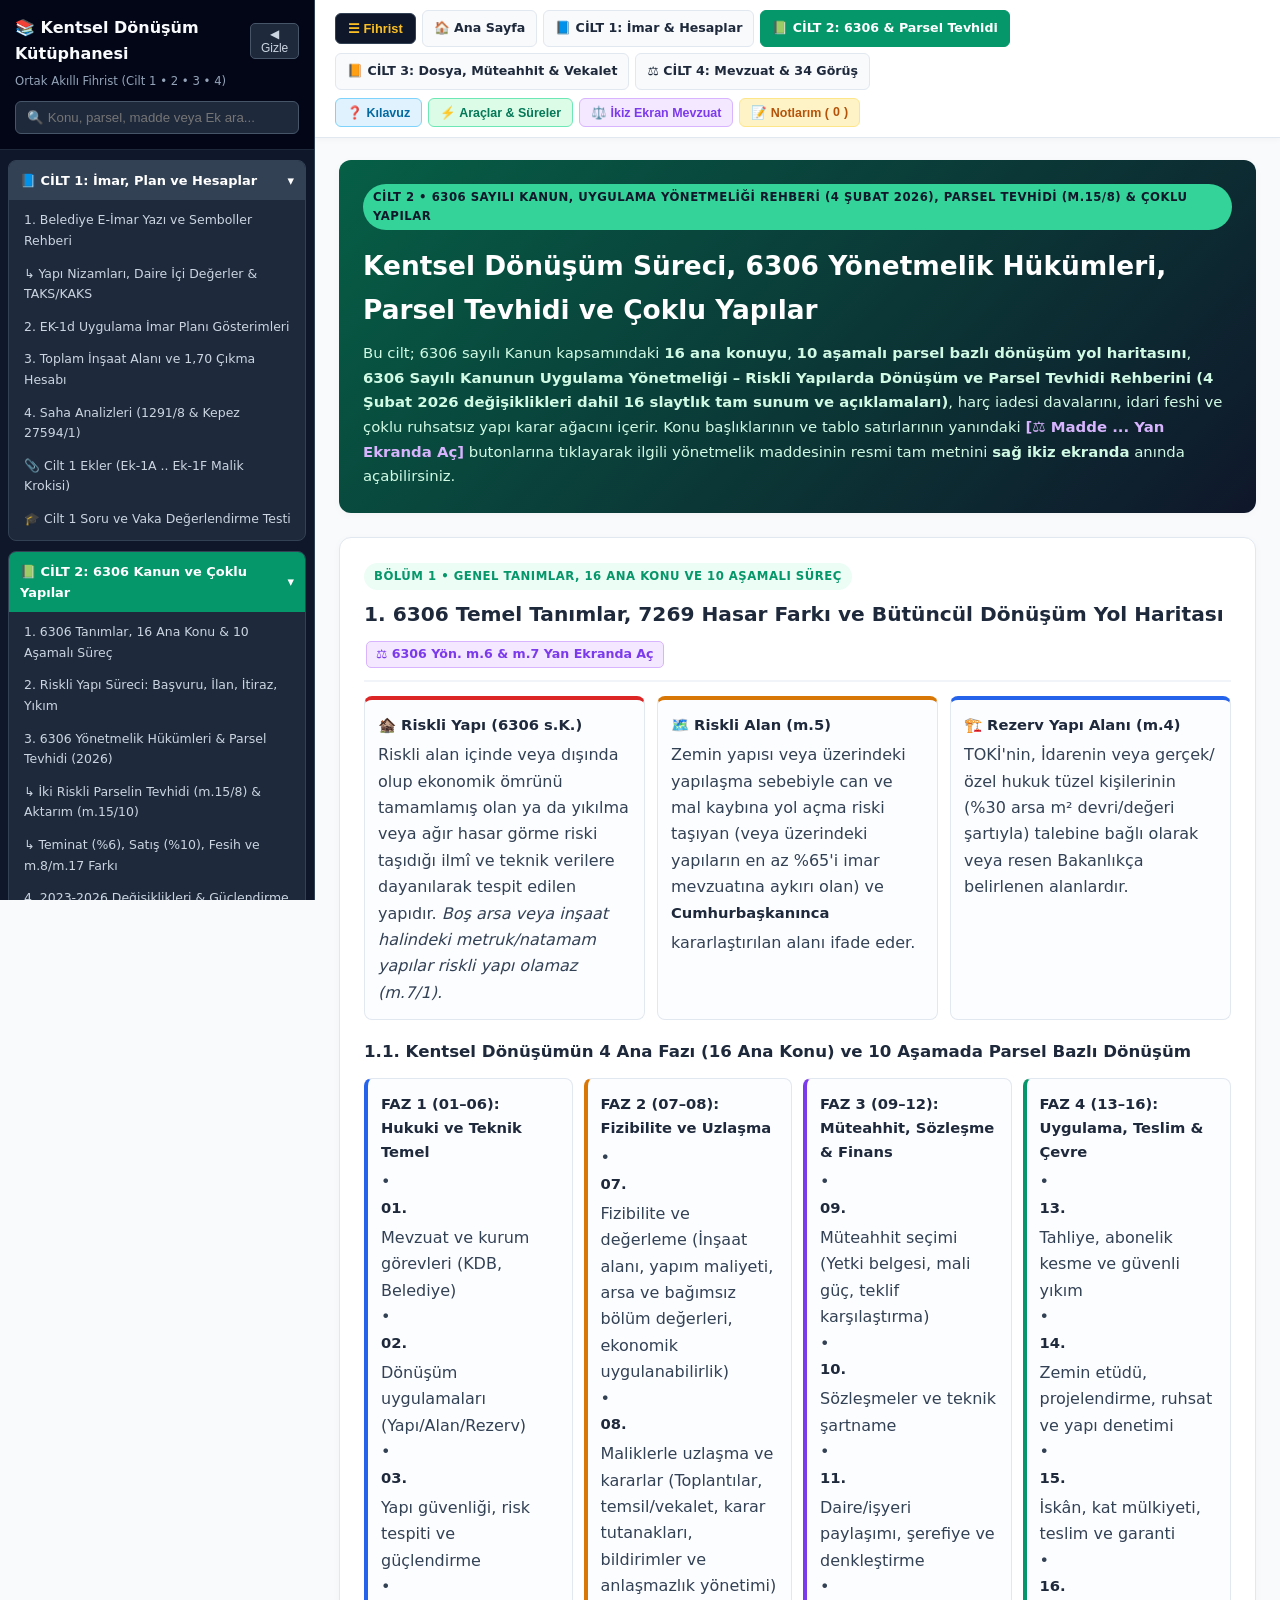
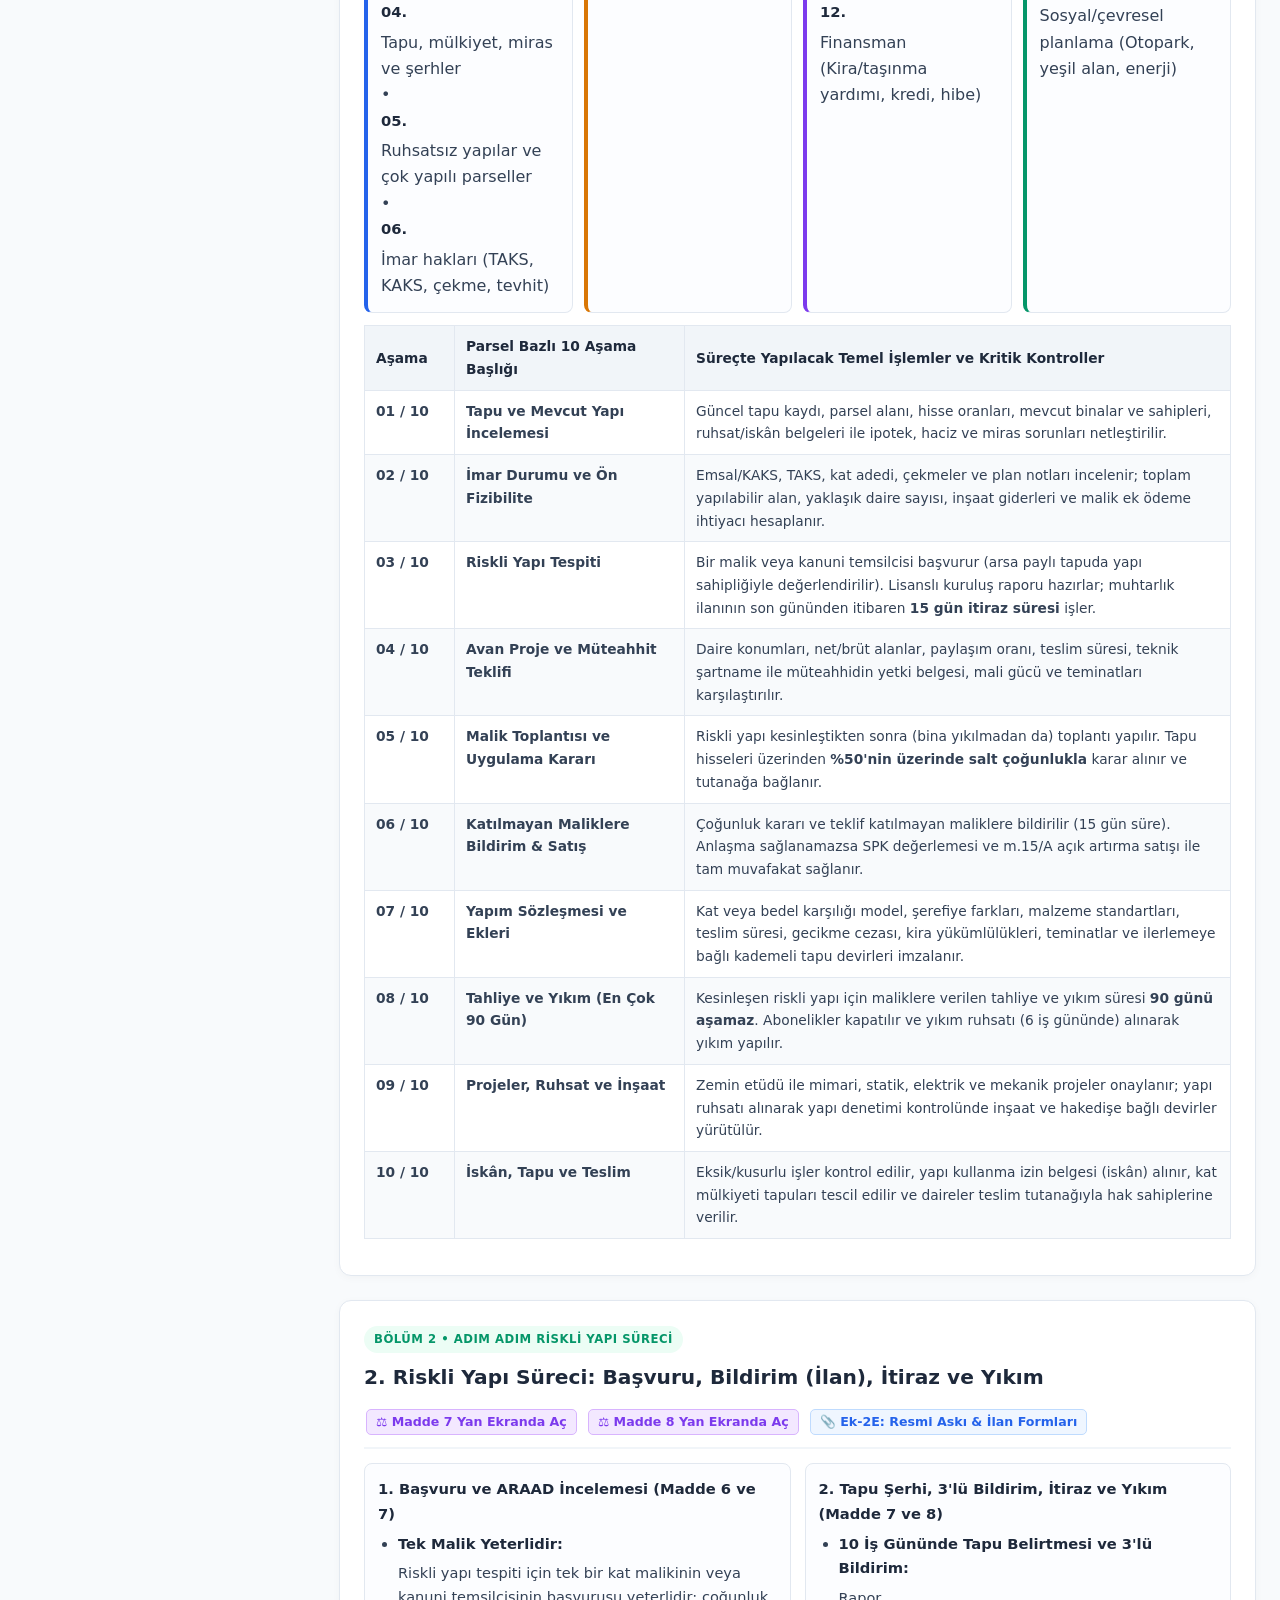
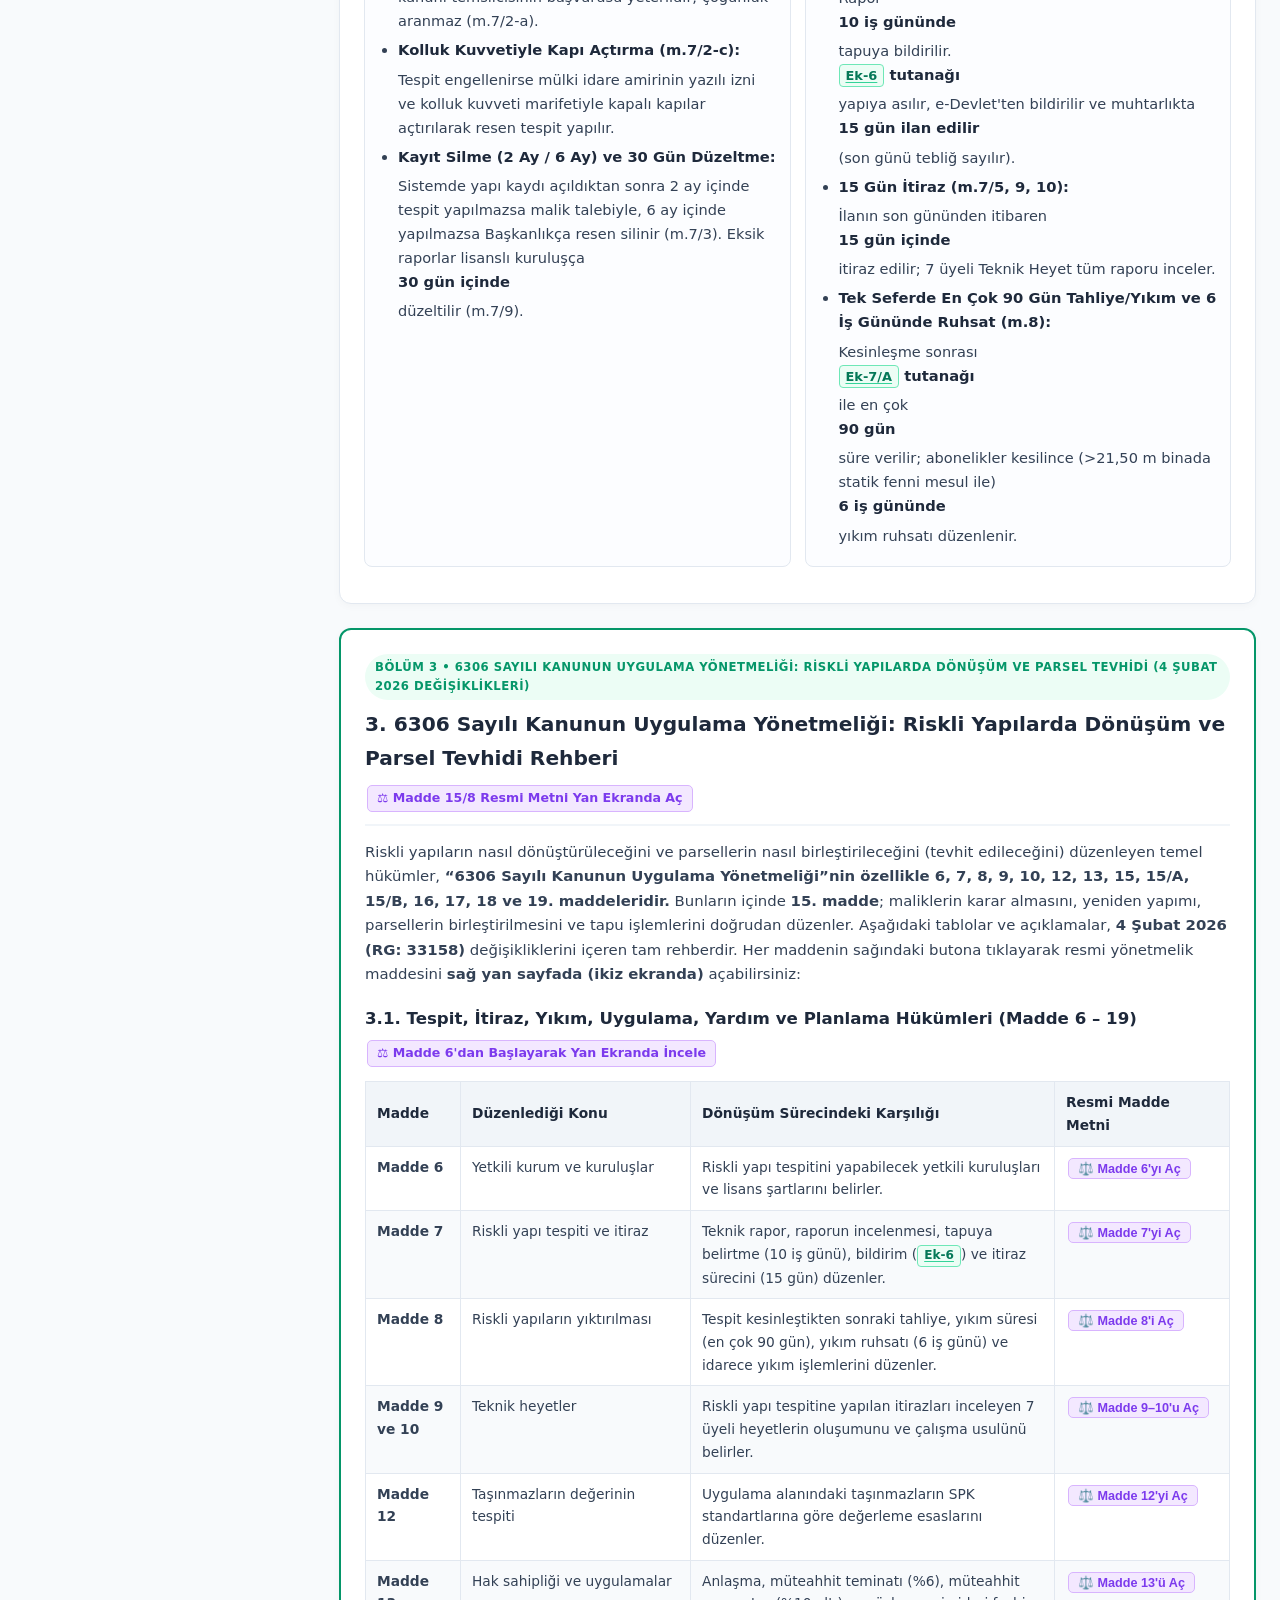
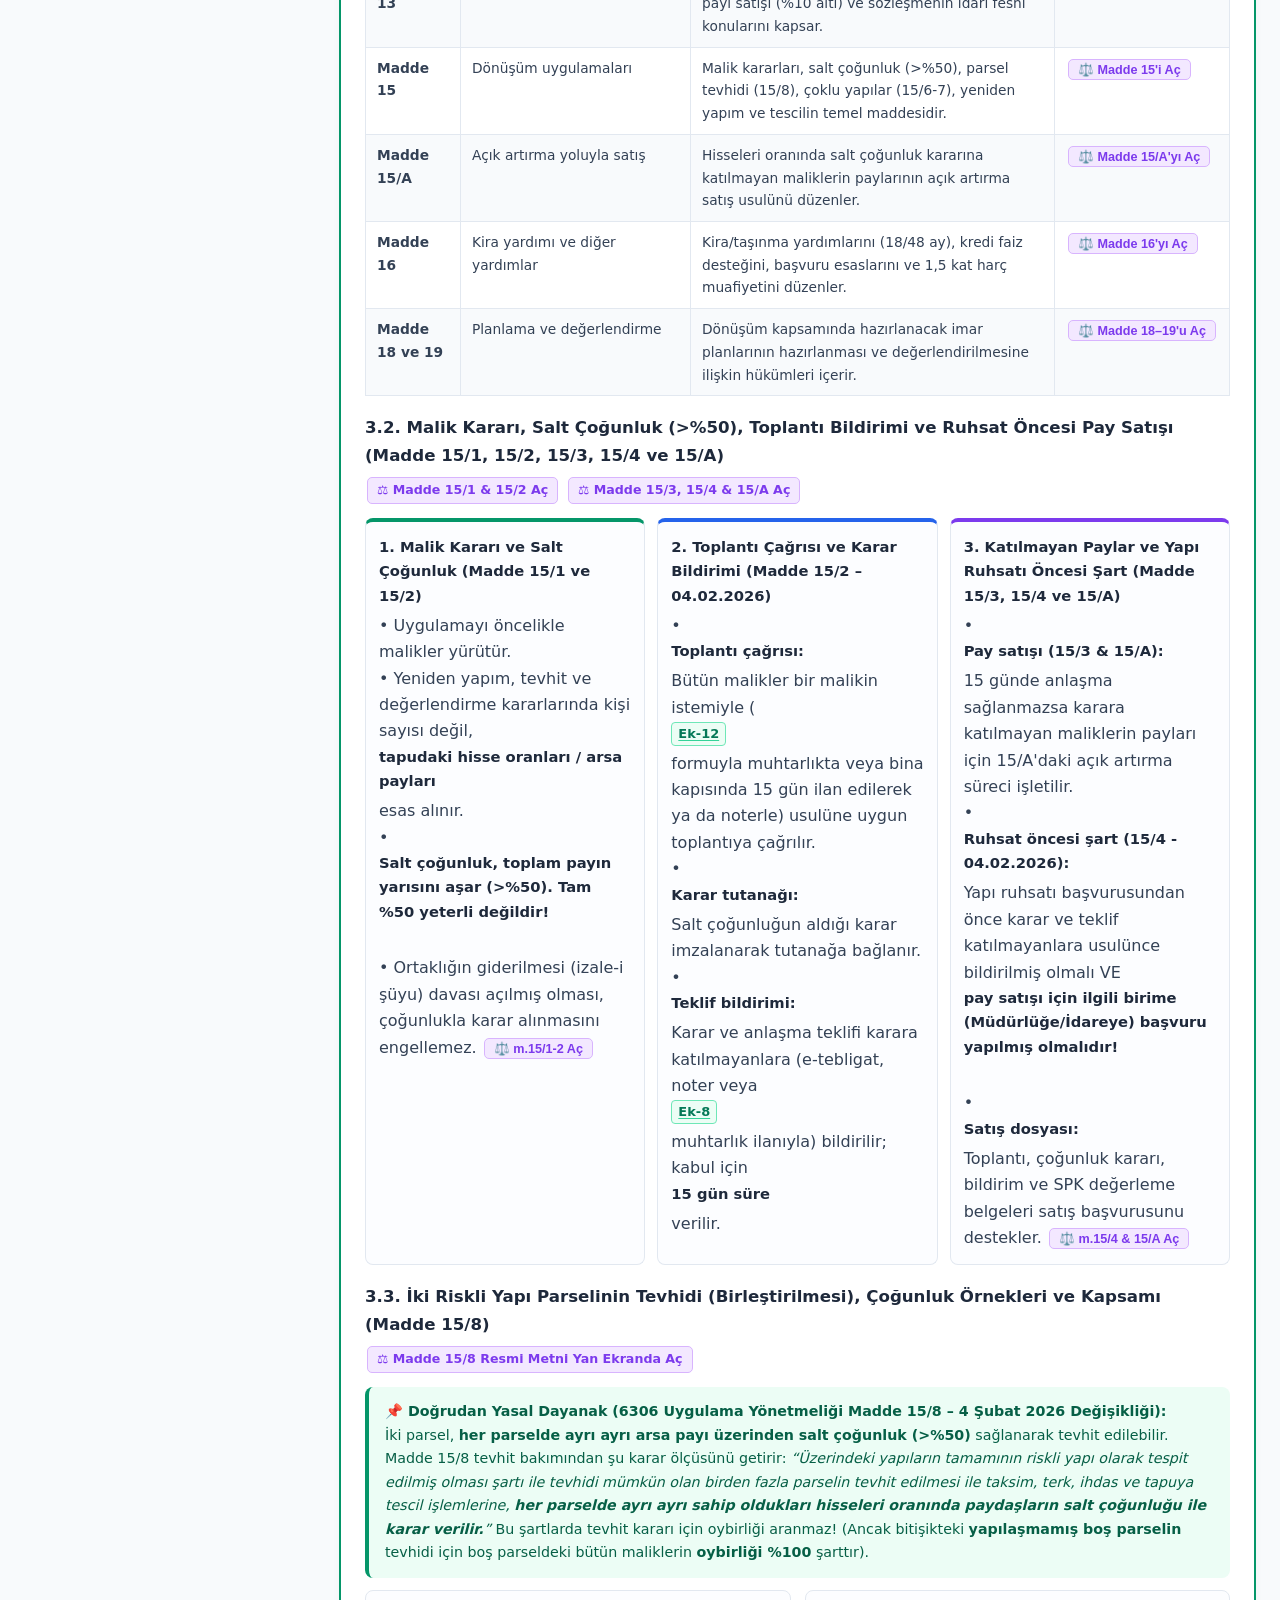
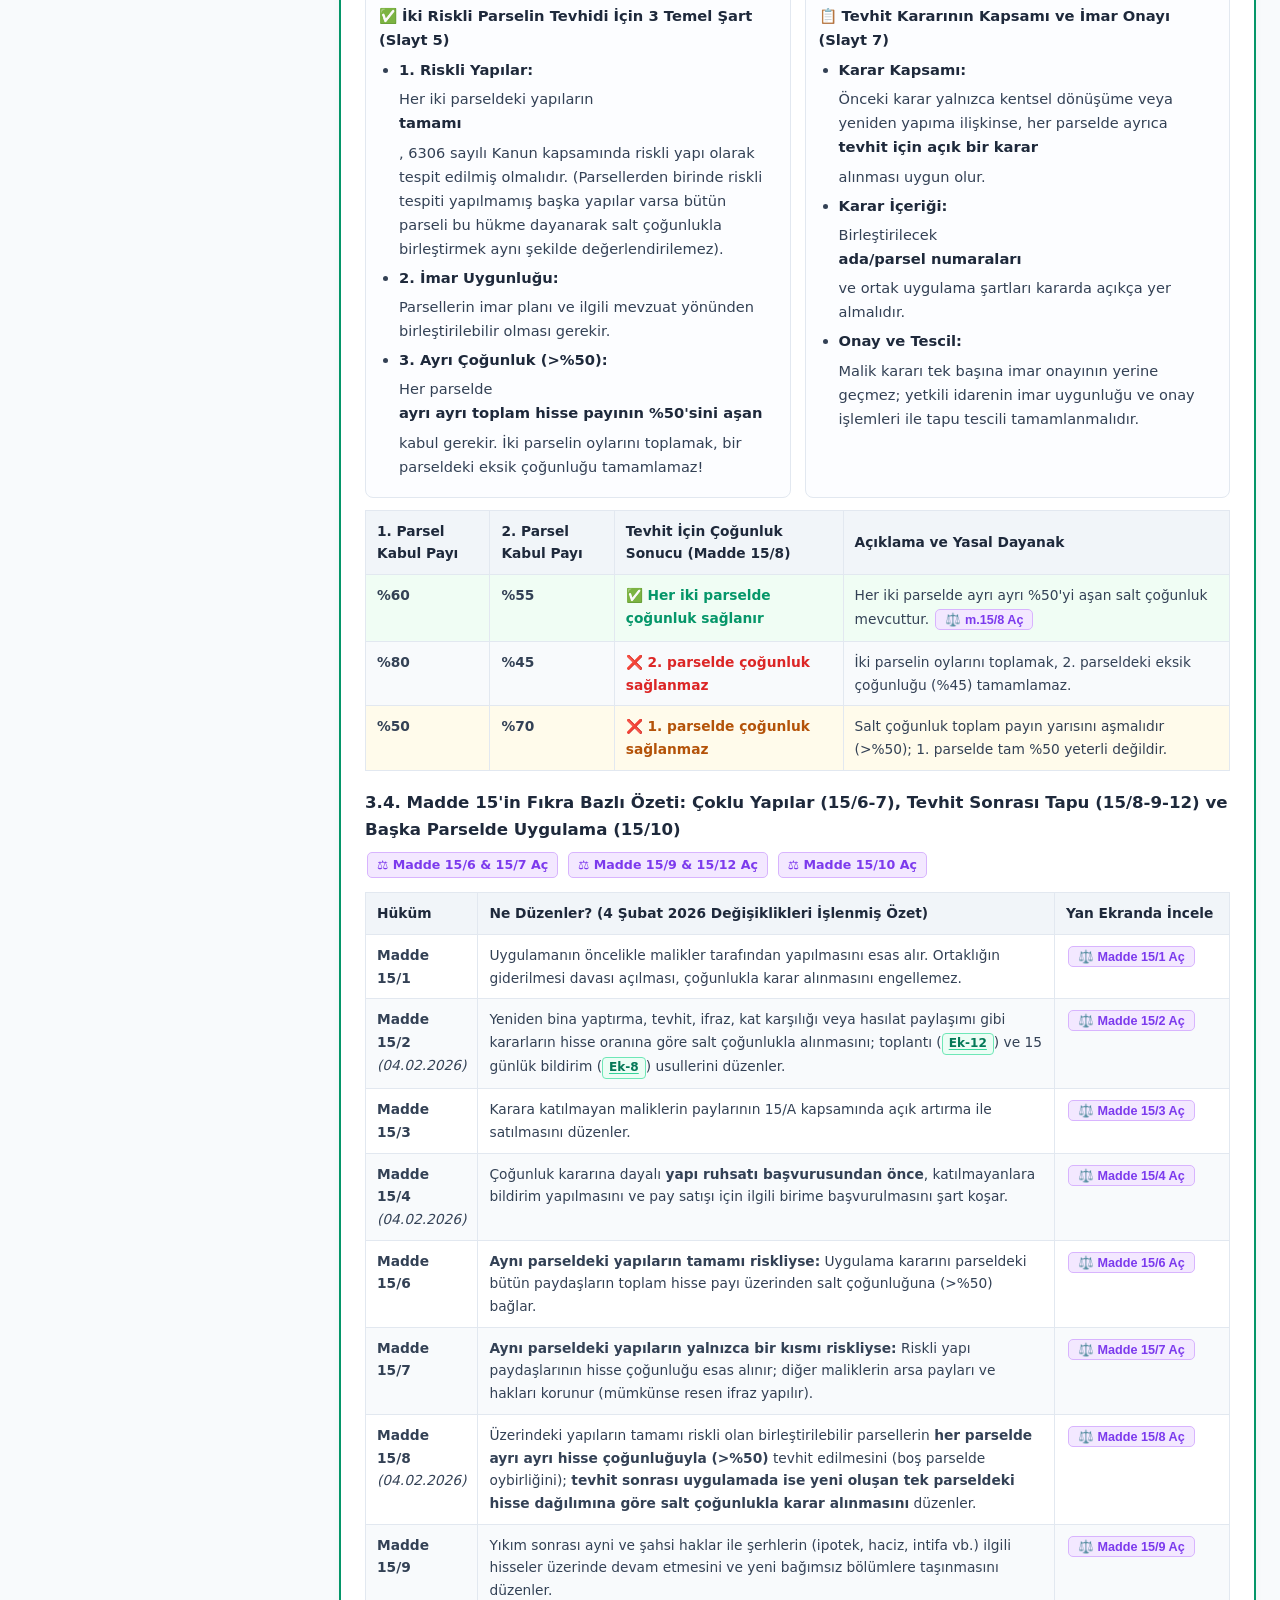
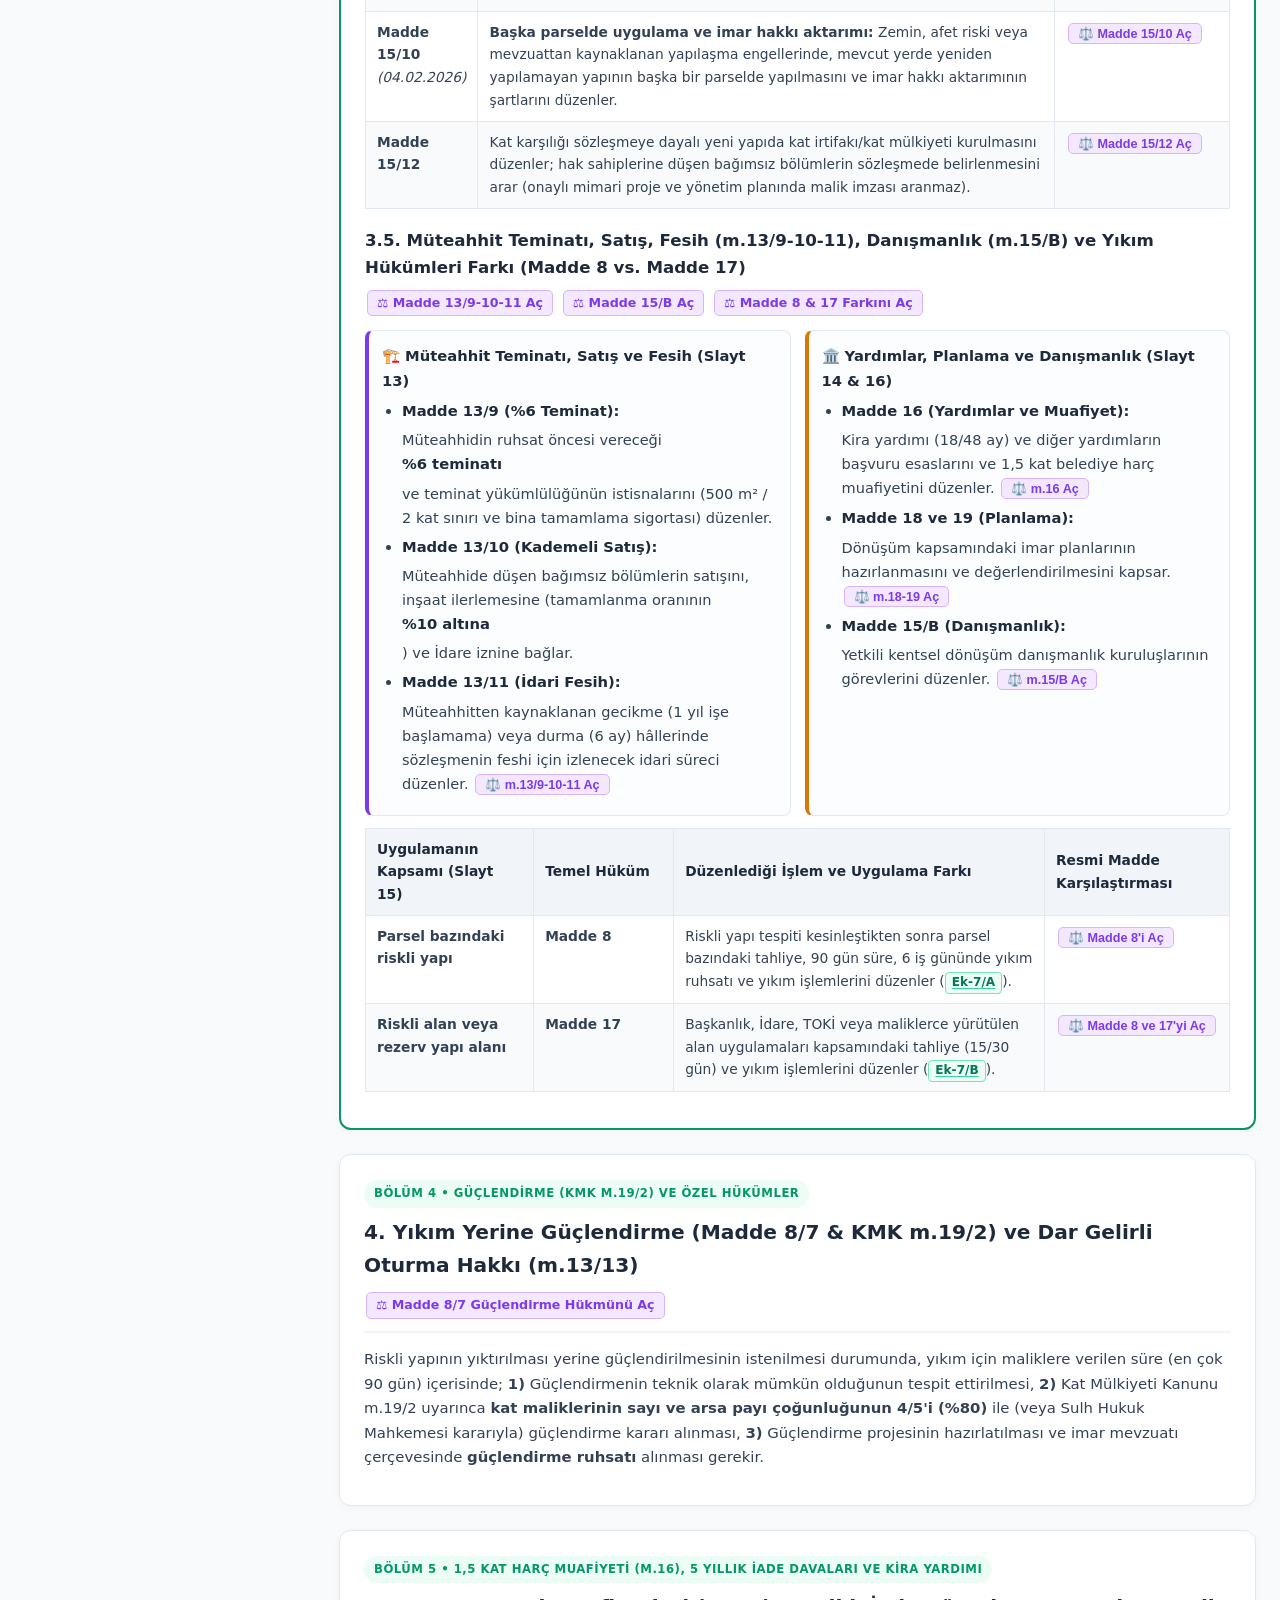
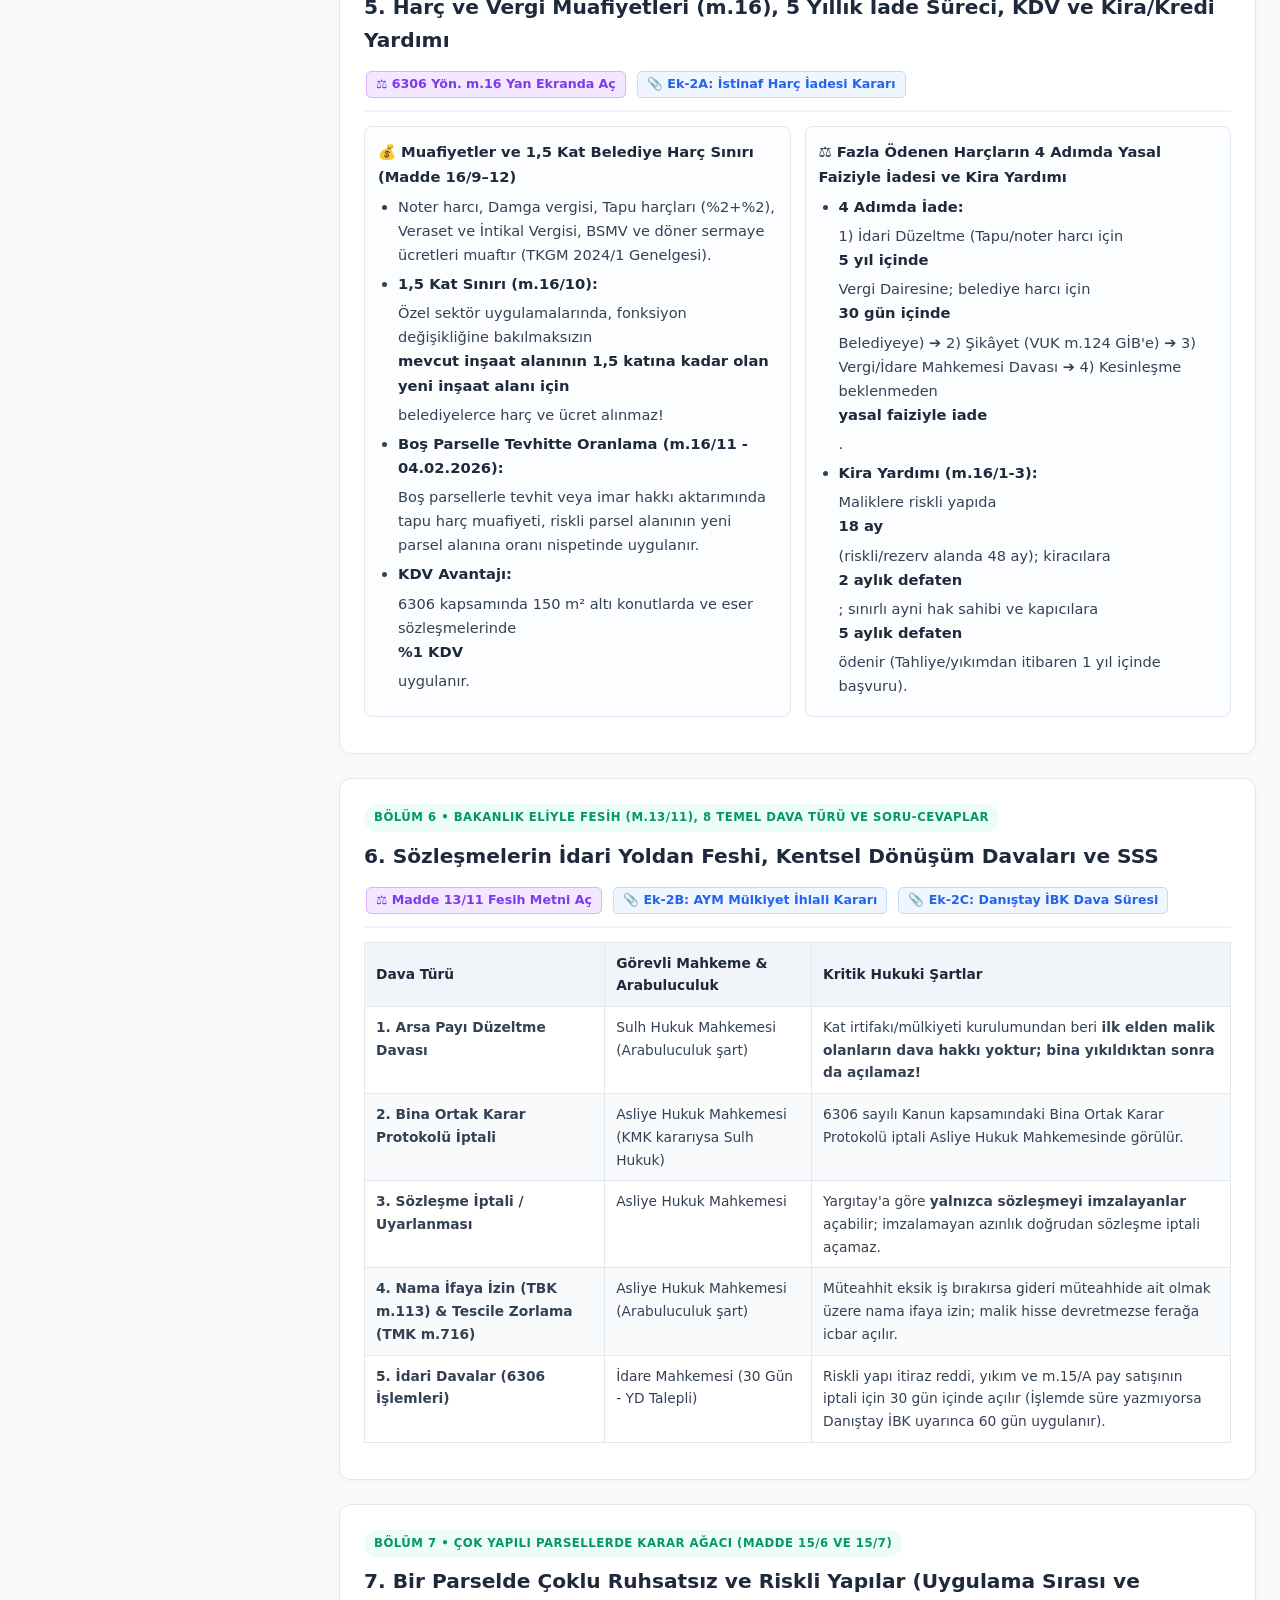
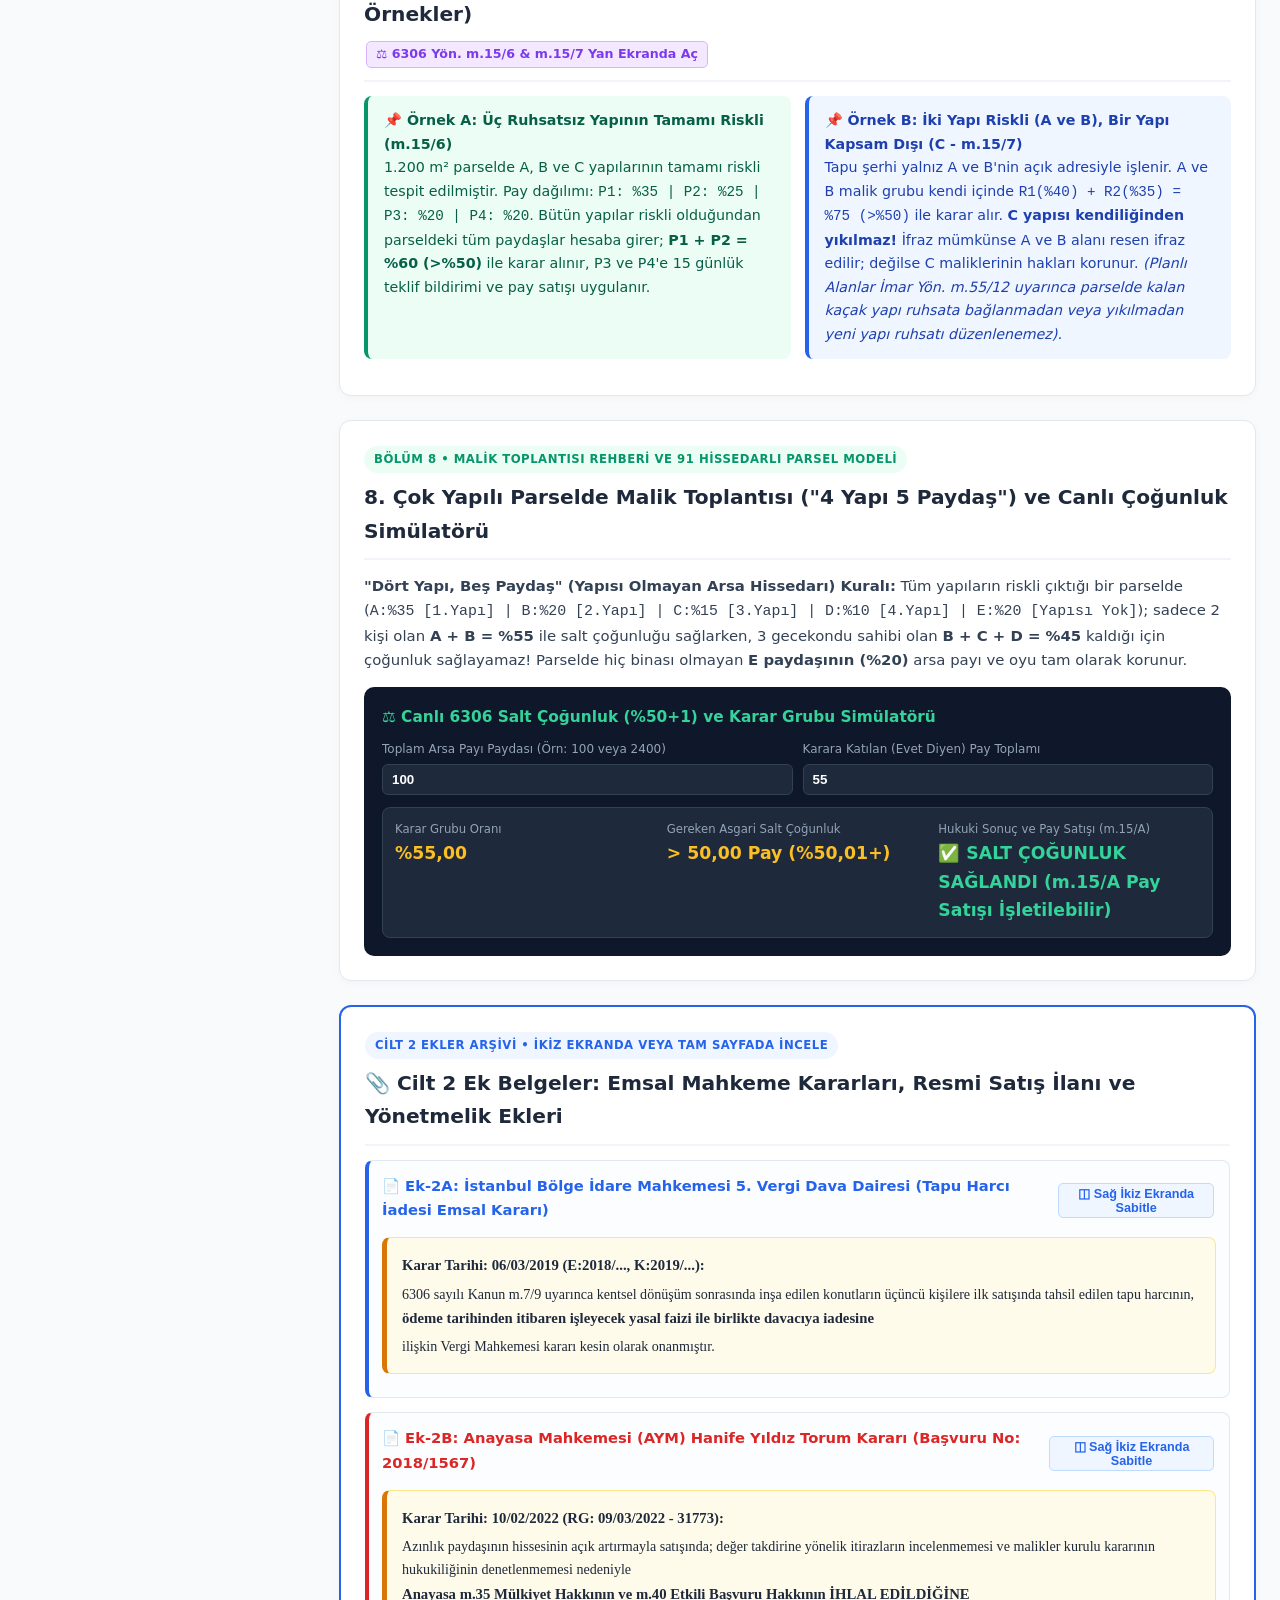
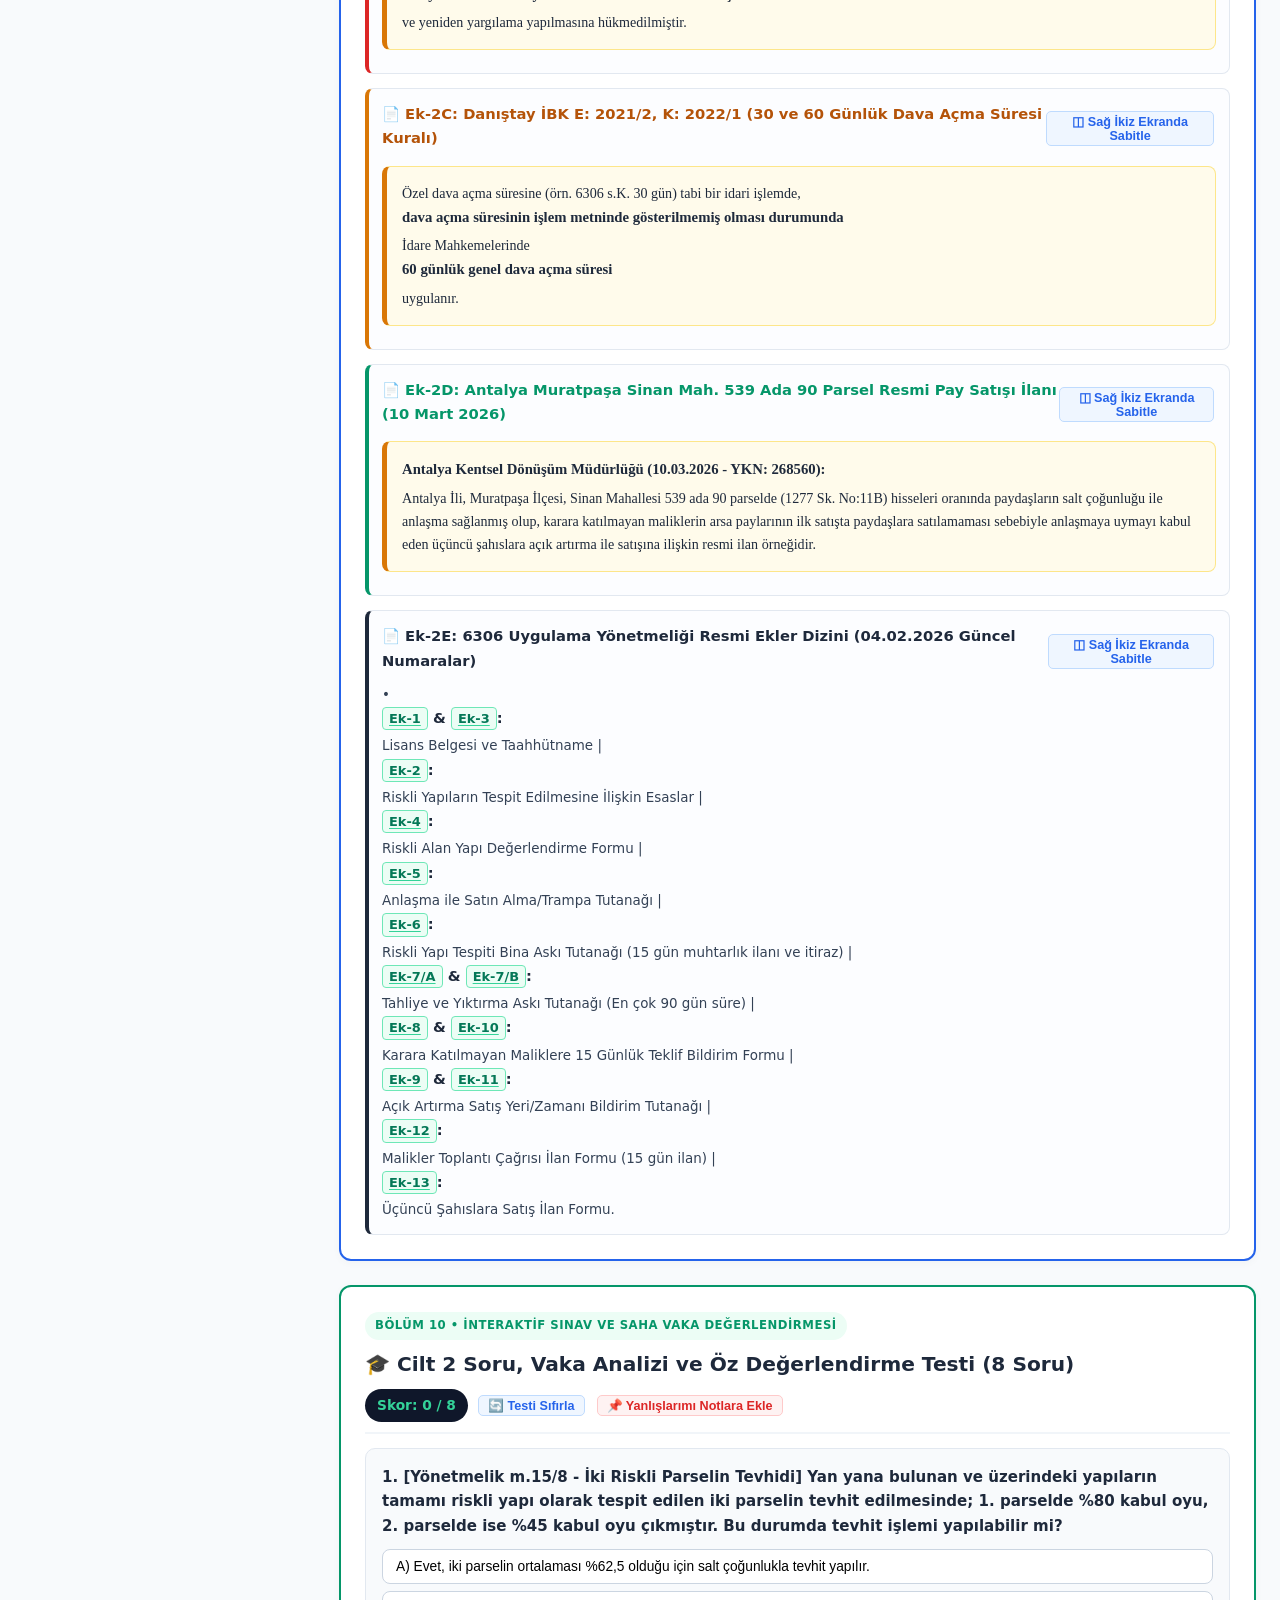
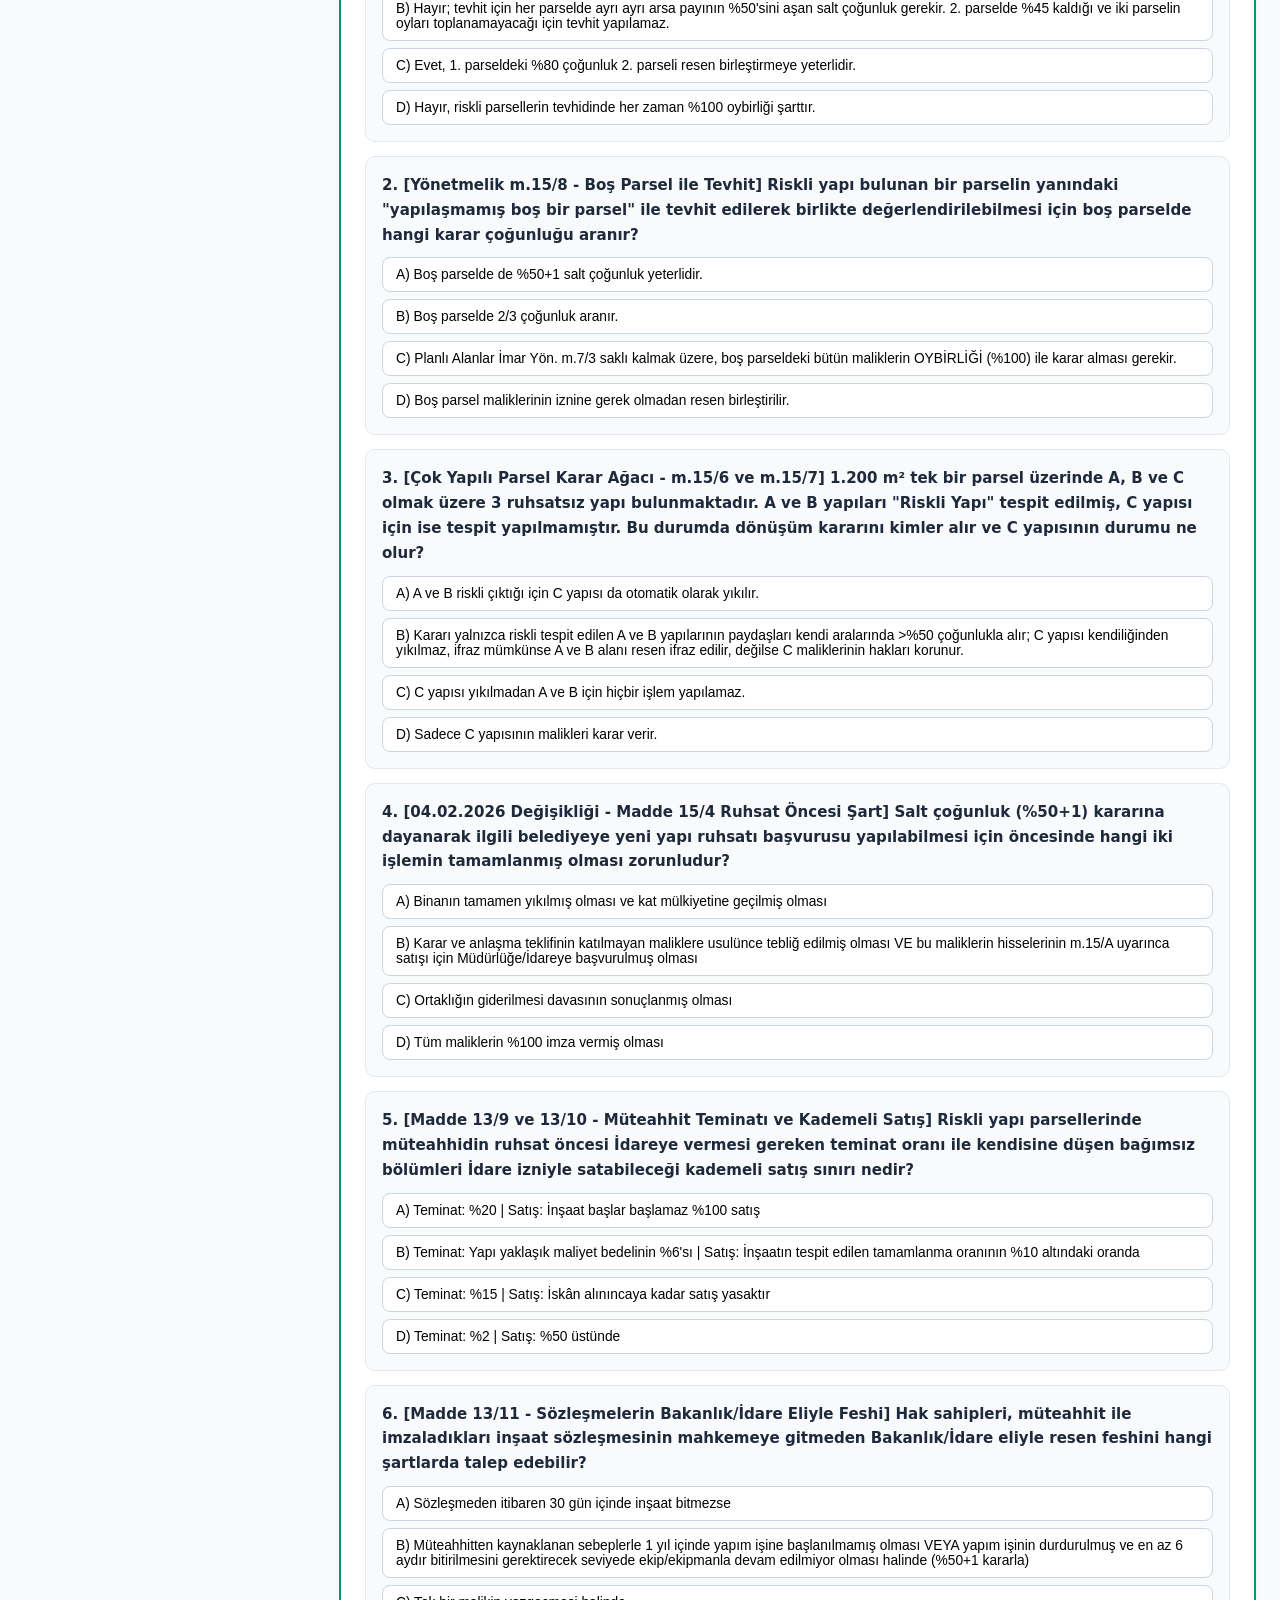
==== cilt2.html @ 3008e4bc "Add files via upload" ====
<!DOCTYPE html>
<html lang="tr">
<head>
  <meta charset="UTF-8">
  <meta name="viewport" content="width=device-width, initial-scale=1.0">
  <title>CİLT 2: 6306 Sayılı Kanun, Yönetmelik Hükümleri, Parsel Tevhidi ve Çok Yapılı Parseller | Kentsel Dönüşüm Kütüphanesi</title>
  <link rel="stylesheet" href="ortak.css">
</head>
<body data-cilt="2">

  <main class="main-content">
    <!-- ÜST BAR OTOMATİK YERLEŞİM NOKTASI -->
    <div id="topNavSlot"></div>

    <div class="container">

      <!-- GİRİŞ BAŞLIĞI -->
      <div class="section-card" style="background: linear-gradient(135deg, #065f46 0%, #0f172a 100%); color: #fff; border:none;">
        <span class="section-badge" style="background:#34d399; color:#0f172a;">CİLT 2 • 6306 SAYILI KANUN, UYGULAMA YÖNETMELİĞİ REHBERİ (4 ŞUBAT 2026), PARSEL TEVHİDİ (m.15/8) & ÇOKLU YAPILAR</span>
        <h1 style="color:#fff; margin-top:6px;">Kentsel Dönüşüm Süreci, 6306 Yönetmelik Hükümleri, Parsel Tevhidi ve Çoklu Yapılar</h1>
        <p style="color:#d1fae5; margin-bottom:0;">
          Bu cilt; 6306 sayılı Kanun kapsamındaki <strong>16 ana konuyu</strong>, <strong>10 aşamalı parsel bazlı dönüşüm yol haritasını</strong>, <strong>6306 Sayılı Kanunun Uygulama Yönetmeliği – Riskli Yapılarda Dönüşüm ve Parsel Tevhidi Rehberini (4 Şubat 2026 değişiklikleri dahil 16 slaytlık tam sunum ve açıklamaları)</strong>, harç iadesi davalarını, idari feshi ve çoklu ruhsatsız yapı karar ağacını içerir. Konu başlıklarının ve tablo satırlarının yanındaki <span style="color:#d8b4fe; font-weight:700;">[⚖️ Madde ... Yan Ekranda Aç]</span> butonlarına tıklayarak ilgili yönetmelik maddesinin resmi tam metnini <strong>sağ ikiz ekranda</strong> anında açabilirsiniz.
        </p>
      </div>

      <!-- ================================================================= -->
      <!-- BÖLÜM 1: 6306 TEMEL TANIMLAR, 16 ANA KONU VE 10 AŞAMALI SÜREÇ -->
      <!-- ================================================================= -->
      <section class="section-card" id="bolum-1">
        <span class="section-badge">BÖLÜM 1 • GENEL TANIMLAR, 16 ANA KONU VE 10 AŞAMALI SÜREÇ</span>
        <h2>
          <span>1. 6306 Temel Tanımlar, 7269 Hasar Farkı ve Bütüncül Dönüşüm Yol Haritası</span>
          <a class="law-link" onclick="openSplitLaw('yon-m6-7')">⚖️ 6306 Yön. m.6 & m.7 Yan Ekranda Aç</a>
        </h2>

        <div class="grid-3">
          <div class="mini-card" style="border-top:4px solid var(--red);">
            <strong>🏚️ Riskli Yapı (6306 s.K.)</strong>
            Riskli alan içinde veya dışında olup ekonomik ömrünü tamamlamış olan ya da yıkılma veya ağır hasar görme riski taşıdığı ilmî ve teknik verilere dayanılarak tespit edilen yapıdır. <em>Boş arsa veya inşaat halindeki metruk/natamam yapılar riskli yapı olamaz (m.7/1).</em>
          </div>
          <div class="mini-card" style="border-top:4px solid var(--accent);">
            <strong>🗺️ Riskli Alan (m.5)</strong>
            Zemin yapısı veya üzerindeki yapılaşma sebebiyle can ve mal kaybına yol açma riski taşıyan (veya üzerindeki yapıların en az %65'i imar mevzuatına aykırı olan) ve <strong>Cumhurbaşkanınca</strong> kararlaştırılan alanı ifade eder.
          </div>
          <div class="mini-card" style="border-top:4px solid var(--blue);">
            <strong>🏗️ Rezerv Yapı Alanı (m.4)</strong>
            TOKİ'nin, İdarenin veya gerçek/özel hukuk tüzel kişilerinin (%30 arsa m² devri/değeri şartıyla) talebine bağlı olarak veya resen Bakanlıkça belirlenen alanlardır.
          </div>
        </div>

        <h3 id="bolum-1-yolharitasi">1.1. Kentsel Dönüşümün 4 Ana Fazı (16 Ana Konu) ve 10 Aşamada Parsel Bazlı Dönüşüm</h3>
        <div class="grid-4">
          <div class="mini-card" style="border-left:4px solid var(--blue);">
            <strong>FAZ 1 (01–06): Hukuki ve Teknik Temel</strong>
            • <strong>01.</strong> Mevzuat ve kurum görevleri (KDB, Belediye)<br>
            • <strong>02.</strong> Dönüşüm uygulamaları (Yapı/Alan/Rezerv)<br>
            • <strong>03.</strong> Yapı güvenliği, risk tespiti ve güçlendirme<br>
            • <strong>04.</strong> Tapu, mülkiyet, miras ve şerhler<br>
            • <strong>05.</strong> Ruhsatsız yapılar ve çok yapılı parseller<br>
            • <strong>06.</strong> İmar hakları (TAKS, KAKS, çekme, tevhit)
          </div>
          <div class="mini-card" style="border-left:4px solid var(--accent);">
            <strong>FAZ 2 (07–08): Fizibilite ve Uzlaşma</strong>
            • <strong>07.</strong> Fizibilite ve değerleme (İnşaat alanı, yapım maliyeti, arsa ve bağımsız bölüm değerleri, ekonomik uygulanabilirlik)<br>
            • <strong>08.</strong> Maliklerle uzlaşma ve kararlar (Toplantılar, temsil/vekalet, karar tutanakları, bildirimler ve anlaşmazlık yönetimi)
          </div>
          <div class="mini-card" style="border-left:4px solid var(--purple);">
            <strong>FAZ 3 (09–12): Müteahhit, Sözleşme & Finans</strong>
            • <strong>09.</strong> Müteahhit seçimi (Yetki belgesi, mali güç, teklif karşılaştırma)<br>
            • <strong>10.</strong> Sözleşmeler ve teknik şartname<br>
            • <strong>11.</strong> Daire/işyeri paylaşımı, şerefiye ve denkleştirme<br>
            • <strong>12.</strong> Finansman (Kira/taşınma yardımı, kredi, hibe)
          </div>
          <div class="mini-card" style="border-left:4px solid var(--green);">
            <strong>FAZ 4 (13–16): Uygulama, Teslim & Çevre</strong>
            • <strong>13.</strong> Tahliye, abonelik kesme ve güvenli yıkım<br>
            • <strong>14.</strong> Zemin etüdü, projelendirme, ruhsat ve yapı denetimi<br>
            • <strong>15.</strong> İskân, kat mülkiyeti, teslim ve garanti<br>
            • <strong>16.</strong> Sosyal/çevresel planlama (Otopark, yeşil alan, enerji)
          </div>
        </div>

        <div class="table-wrap">
          <table>
            <thead>
              <tr><th style="width:90px;">Aşama</th><th style="width:230px;">Parsel Bazlı 10 Aşama Başlığı</th><th>Süreçte Yapılacak Temel İşlemler ve Kritik Kontroller</th></tr>
            </thead>
            <tbody>
              <tr><td><strong>01 / 10</strong></td><td><strong>Tapu ve Mevcut Yapı İncelemesi</strong></td><td>Güncel tapu kaydı, parsel alanı, hisse oranları, mevcut binalar ve sahipleri, ruhsat/iskân belgeleri ile ipotek, haciz ve miras sorunları netleştirilir.</td></tr>
              <tr><td><strong>02 / 10</strong></td><td><strong>İmar Durumu ve Ön Fizibilite</strong></td><td>Emsal/KAKS, TAKS, kat adedi, çekmeler ve plan notları incelenir; toplam yapılabilir alan, yaklaşık daire sayısı, inşaat giderleri ve malik ek ödeme ihtiyacı hesaplanır.</td></tr>
              <tr><td><strong>03 / 10</strong></td><td><strong>Riskli Yapı Tespiti</strong></td><td>Bir malik veya kanuni temsilcisi başvurur (arsa paylı tapuda yapı sahipliğiyle değerlendirilir). Lisanslı kuruluş raporu hazırlar; muhtarlık ilanının son gününden itibaren <strong>15 gün itiraz süresi</strong> işler.</td></tr>
              <tr><td><strong>04 / 10</strong></td><td><strong>Avan Proje ve Müteahhit Teklifi</strong></td><td>Daire konumları, net/brüt alanlar, paylaşım oranı, teslim süresi, teknik şartname ile müteahhidin yetki belgesi, mali gücü ve teminatları karşılaştırılır.</td></tr>
              <tr><td><strong>05 / 10</strong></td><td><strong>Malik Toplantısı ve Uygulama Kararı</strong></td><td>Riskli yapı kesinleştikten sonra (bina yıkılmadan da) toplantı yapılır. Tapu hisseleri üzerinden <strong>%50'nin üzerinde salt çoğunlukla</strong> karar alınır ve tutanağa bağlanır.</td></tr>
              <tr><td><strong>06 / 10</strong></td><td><strong>Katılmayan Maliklere Bildirim & Satış</strong></td><td>Çoğunluk kararı ve teklif katılmayan maliklere bildirilir (15 gün süre). Anlaşma sağlanamazsa SPK değerlemesi ve m.15/A açık artırma satışı ile tam muvafakat sağlanır.</td></tr>
              <tr><td><strong>07 / 10</strong></td><td><strong>Yapım Sözleşmesi ve Ekleri</strong></td><td>Kat veya bedel karşılığı model, şerefiye farkları, malzeme standartları, teslim süresi, gecikme cezası, kira yükümlülükleri, teminatlar ve ilerlemeye bağlı kademeli tapu devirleri imzalanır.</td></tr>
              <tr><td><strong>08 / 10</strong></td><td><strong>Tahliye ve Yıkım (En Çok 90 Gün)</strong></td><td>Kesinleşen riskli yapı için maliklere verilen tahliye ve yıkım süresi <strong>90 günü aşamaz</strong>. Abonelikler kapatılır ve yıkım ruhsatı (6 iş gününde) alınarak yıkım yapılır.</td></tr>
              <tr><td><strong>09 / 10</strong></td><td><strong>Projeler, Ruhsat ve İnşaat</strong></td><td>Zemin etüdü ile mimari, statik, elektrik ve mekanik projeler onaylanır; yapı ruhsatı alınarak yapı denetimi kontrolünde inşaat ve hakedişe bağlı devirler yürütülür.</td></tr>
              <tr><td><strong>10 / 10</strong></td><td><strong>İskân, Tapu ve Teslim</strong></td><td>Eksik/kusurlu işler kontrol edilir, yapı kullanma izin belgesi (iskân) alınır, kat mülkiyeti tapuları tescil edilir ve daireler teslim tutanağıyla hak sahiplerine verilir.</td></tr>
            </tbody>
          </table>
        </div>
      </section>

      <!-- ================================================================= -->
      <!-- BÖLÜM 2: RİSKLİ YAPI SÜRECİ: BAŞVURU, İLAN, İTİRAZ VE YIKIM -->
      <!-- ================================================================= -->
      <section class="section-card" id="bolum-2">
        <span class="section-badge">BÖLÜM 2 • ADIM ADIM RİSKLİ YAPI SÜRECİ</span>
        <h2>
          <span>2. Riskli Yapı Süreci: Başvuru, Bildirim (İlan), İtiraz ve Yıkım</span>
          <div>
            <a class="law-link" onclick="openSplitLaw('yon-m7')">⚖️ Madde 7 Yan Ekranda Aç</a>
            <a class="law-link" onclick="openSplitLaw('yon-m8')">⚖️ Madde 8 Yan Ekranda Aç</a>
            <a class="ek-link" id="ref-surec-1" onclick="openSplitEk('ek-2e-formlar', 'ref-surec-1')">📎 Ek-2E: Resmi Askı & İlan Formları</a>
          </div>
        </h2>

        <div class="grid-2">
          <div class="mini-card">
            <strong>1. Başvuru ve ARAAD İncelemesi (Madde 6 ve 7)</strong>
            <ul class="clean-list" style="margin-top:6px; margin-bottom:0;">
              <li><strong>Tek Malik Yeterlidir:</strong> Riskli yapı tespiti için tek bir kat malikinin veya kanuni temsilcisinin başvurusu yeterlidir; çoğunluk aranmaz (m.7/2-a).</li>
              <li><strong>Kolluk Kuvvetiyle Kapı Açtırma (m.7/2-c):</strong> Tespit engellenirse mülki idare amirinin yazılı izni ve kolluk kuvveti marifetiyle kapalı kapılar açtırılarak resen tespit yapılır.</li>
              <li><strong>Kayıt Silme (2 Ay / 6 Ay) ve 30 Gün Düzeltme:</strong> Sistemde yapı kaydı açıldıktan sonra 2 ay içinde tespit yapılmazsa malik talebiyle, 6 ay içinde yapılmazsa Başkanlıkça resen silinir (m.7/3). Eksik raporlar lisanslı kuruluşça <strong>30 gün içinde</strong> düzeltilir (m.7/9).</li>
            </ul>
          </div>
          <div class="mini-card">
            <strong>2. Tapu Şerhi, 3'lü Bildirim, İtiraz ve Yıkım (Madde 7 ve 8)</strong>
            <ul class="clean-list" style="margin-top:6px; margin-bottom:0;">
              <li><strong>10 İş Gününde Tapu Belirtmesi ve 3'lü Bildirim:</strong> Rapor <strong>10 iş gününde</strong> tapuya bildirilir. <strong>Ek-6 tutanağı</strong> yapıya asılır, e-Devlet'ten bildirilir ve muhtarlıkta <strong>15 gün ilan edilir</strong> (son günü tebliğ sayılır).</li>
              <li><strong>15 Gün İtiraz (m.7/5, 9, 10):</strong> İlanın son gününden itibaren <strong>15 gün içinde</strong> itiraz edilir; 7 üyeli Teknik Heyet tüm raporu inceler.</li>
              <li><strong>Tek Seferde En Çok 90 Gün Tahliye/Yıkım ve 6 İş Gününde Ruhsat (m.8):</strong> Kesinleşme sonrası <strong>Ek-7/A tutanağı</strong> ile en çok <strong>90 gün</strong> süre verilir; abonelikler kesilince (>21,50 m binada statik fenni mesul ile) <strong>6 iş gününde</strong> yıkım ruhsatı düzenlenir.</li>
            </ul>
          </div>
        </div>
      </section>

      <!-- ================================================================= -->
      <!-- BÖLÜM 3: 6306 SAYILI KANUNUN UYGULAMA YÖNETMELİĞİ: RİSKLİ YAPILARDA DÖNÜŞÜM VE PARSEL TEVHİDİ REHBERİ (TAM SUNUM + WORD METNİ) -->
      <!-- ================================================================= -->
      <section class="section-card" id="bolum-3" style="border: 2px solid var(--green);">
        <span class="section-badge" style="background:var(--green-light); color:var(--green);">BÖLÜM 3 • 6306 SAYILI KANUNUN UYGULAMA YÖNETMELİĞİ: RİSKLİ YAPILARDA DÖNÜŞÜM VE PARSEL TEVHİDİ (4 ŞUBAT 2026 DEĞİŞİKLİKLERİ)</span>
        <h2>
          <span>3. 6306 Sayılı Kanunun Uygulama Yönetmeliği: Riskli Yapılarda Dönüşüm ve Parsel Tevhidi Rehberi</span>
          <a class="law-link" onclick="openSplitLaw('yon-m15-8')">⚖️ Madde 15/8 Resmi Metni Yan Ekranda Aç</a>
        </h2>

        <p>
          Riskli yapıların nasıl dönüştürüleceğini ve parsellerin nasıl birleştirileceğini (tevhit edileceğini) düzenleyen temel hükümler, <strong>“6306 Sayılı Kanunun Uygulama Yönetmeliği”nin özellikle 6, 7, 8, 9, 10, 12, 13, 15, 15/A, 15/B, 16, 17, 18 ve 19. maddeleridir.</strong> Bunların içinde <strong>15. madde</strong>; maliklerin karar almasını, yeniden yapımı, parsellerin birleştirilmesini ve tapu işlemlerini doğrudan düzenler. Aşağıdaki tablolar ve açıklamalar, <strong>4 Şubat 2026 (RG: 33158)</strong> değişikliklerini içeren tam rehberdir. Her maddenin sağındaki butona tıklayarak resmi yönetmelik maddesini <strong>sağ yan sayfada (ikiz ekranda)</strong> açabilirsiniz:
        </p>

        <!-- SLAYT 2 & 3: YÖNETMELİK MADDELERİ ANA TABLOSU -->
        <h3>
          <span>3.1. Tespit, İtiraz, Yıkım, Uygulama, Yardım ve Planlama Hükümleri (Madde 6 – 19)</span>
          <a class="law-link" onclick="openSplitLaw('yon-m6')">⚖️ Madde 6'dan Başlayarak Yan Ekranda İncele</a>
        </h3>
        <div class="table-wrap">
          <table>
            <thead>
              <tr>
                <th style="width:95px;">Madde</th>
                <th style="width:230px;">Düzenlediği Konu</th>
                <th>Dönüşüm Sürecindeki Karşılığı</th>
                <th style="width:175px;">Resmi Madde Metni</th>
              </tr>
            </thead>
            <tbody>
              <tr>
                <td><strong>Madde 6</strong></td>
                <td>Yetkili kurum ve kuruluşlar</td>
                <td>Riskli yapı tespitini yapabilecek yetkili kuruluşları ve lisans şartlarını belirler.</td>
                <td><button class="law-link" onclick="openSplitLaw('yon-m6')">⚖️ Madde 6'yı Aç</button></td>
              </tr>
              <tr>
                <td><strong>Madde 7</strong></td>
                <td>Riskli yapı tespiti ve itiraz</td>
                <td>Teknik rapor, raporun incelenmesi, tapuya belirtme (10 iş günü), bildirim (Ek-6) ve itiraz sürecini (15 gün) düzenler.</td>
                <td><button class="law-link" onclick="openSplitLaw('yon-m7')">⚖️ Madde 7'yi Aç</button></td>
              </tr>
              <tr>
                <td><strong>Madde 8</strong></td>
                <td>Riskli yapıların yıktırılması</td>
                <td>Tespit kesinleştikten sonraki tahliye, yıkım süresi (en çok 90 gün), yıkım ruhsatı (6 iş günü) ve idarece yıkım işlemlerini düzenler.</td>
                <td><button class="law-link" onclick="openSplitLaw('yon-m8')">⚖️ Madde 8'i Aç</button></td>
              </tr>
              <tr>
                <td><strong>Madde 9 ve 10</strong></td>
                <td>Teknik heyetler</td>
                <td>Riskli yapı tespitine yapılan itirazları inceleyen 7 üyeli heyetlerin oluşumunu ve çalışma usulünü belirler.</td>
                <td><button class="law-link" onclick="openSplitLaw('yon-m9-10')">⚖️ Madde 9–10'u Aç</button></td>
              </tr>
              <tr>
                <td><strong>Madde 12</strong></td>
                <td>Taşınmazların değerinin tespiti</td>
                <td>Uygulama alanındaki taşınmazların SPK standartlarına göre değerleme esaslarını düzenler.</td>
                <td><button class="law-link" onclick="openSplitLaw('yon-m12')">⚖️ Madde 12'yi Aç</button></td>
              </tr>
              <tr>
                <td><strong>Madde 13</strong></td>
                <td>Hak sahipliği ve uygulamalar</td>
                <td>Anlaşma, müteahhit teminatı (%6), müteahhit payı satışı (%10 altı) ve sözleşmenin idari feshi konularını kapsar.</td>
                <td><button class="law-link" onclick="openSplitLaw('yon-m13')">⚖️ Madde 13'ü Aç</button></td>
              </tr>
              <tr>
                <td><strong>Madde 15</strong></td>
                <td>Dönüşüm uygulamaları</td>
                <td>Malik kararları, salt çoğunluk (>%50), parsel tevhidi (15/8), çoklu yapılar (15/6-7), yeniden yapım ve tescilin temel maddesidir.</td>
                <td><button class="law-link" onclick="openSplitLaw('yon-m15-1-2')">⚖️ Madde 15'i Aç</button></td>
              </tr>
              <tr>
                <td><strong>Madde 15/A</strong></td>
                <td>Açık artırma yoluyla satış</td>
                <td>Hisseleri oranında salt çoğunluk kararına katılmayan maliklerin paylarının açık artırma satış usulünü düzenler.</td>
                <td><button class="law-link" onclick="openSplitLaw('yon-m15-3-4-a')">⚖️ Madde 15/A'yı Aç</button></td>
              </tr>
              <tr>
                <td><strong>Madde 16</strong></td>
                <td>Kira yardımı ve diğer yardımlar</td>
                <td>Kira/taşınma yardımlarını (18/48 ay), kredi faiz desteğini, başvuru esaslarını ve 1,5 kat harç muafiyetini düzenler.</td>
                <td><button class="law-link" onclick="openSplitLaw('yon-m16')">⚖️ Madde 16'yı Aç</button></td>
              </tr>
              <tr>
                <td><strong>Madde 18 ve 19</strong></td>
                <td>Planlama ve değerlendirme</td>
                <td>Dönüşüm kapsamında hazırlanacak imar planlarının hazırlanması ve değerlendirilmesine ilişkin hükümleri içerir.</td>
                <td><button class="law-link" onclick="openSplitLaw('yon-m18-19')">⚖️ Madde 18–19'u Aç</button></td>
              </tr>
            </tbody>
          </table>
        </div>

        <!-- SLAYT 4, 8, 9: MALİK KARARI, SALT ÇOĞUNLUK, TOPLANTI VE RUHSAT ÖNCESİ İŞLEMLER -->
        <h3>
          <span>3.2. Malik Kararı, Salt Çoğunluk (>%50), Toplantı Bildirimi ve Ruhsat Öncesi Pay Satışı (Madde 15/1, 15/2, 15/3, 15/4 ve 15/A)</span>
          <div>
            <a class="law-link" onclick="openSplitLaw('yon-m15-1-2')">⚖️ Madde 15/1 & 15/2 Aç</a>
            <a class="law-link" onclick="openSplitLaw('yon-m15-3-4-a')">⚖️ Madde 15/3, 15/4 & 15/A Aç</a>
          </div>
        </h3>

        <div class="grid-3">
          <div class="mini-card" style="border-top:4px solid var(--green);">
            <strong>1. Malik Kararı ve Salt Çoğunluk (Madde 15/1 ve 15/2)</strong>
            • Uygulamayı öncelikle malikler yürütür.<br>
            • Yeniden yapım, tevhit ve değerlendirme kararlarında kişi sayısı değil, <strong>tapudaki hisse oranları / arsa payları</strong> esas alınır.<br>
            • <strong>Salt çoğunluk, toplam payın yarısını aşar (>%50). Tam %50 yeterli değildir!</strong><br>
            • Ortaklığın giderilmesi (izale-i şüyu) davası açılmış olması, çoğunlukla karar alınmasını engellemez. <button class="law-link" onclick="openSplitLaw('yon-m15-1-2')">⚖️ m.15/1-2 Aç</button>
          </div>
          <div class="mini-card" style="border-top:4px solid var(--blue);">
            <strong>2. Toplantı Çağrısı ve Karar Bildirimi (Madde 15/2 – 04.02.2026)</strong>
            • <strong>Toplantı çağrısı:</strong> Bütün malikler bir malikin istemiyle (<strong>Ek-12</strong> formuyla muhtarlıkta veya bina kapısında 15 gün ilan edilerek ya da noterle) usulüne uygun toplantıya çağrılır.<br>
            • <strong>Karar tutanağı:</strong> Salt çoğunluğun aldığı karar imzalanarak tutanağa bağlanır.<br>
            • <strong>Teklif bildirimi:</strong> Karar ve anlaşma teklifi karara katılmayanlara (e-tebligat, noter veya <strong>Ek-8</strong> muhtarlık ilanıyla) bildirilir; kabul için <strong>15 gün süre</strong> verilir.
          </div>
          <div class="mini-card" style="border-top:4px solid var(--purple);">
            <strong>3. Katılmayan Paylar ve Yapı Ruhsatı Öncesi Şart (Madde 15/3, 15/4 ve 15/A)</strong>
            • <strong>Pay satışı (15/3 & 15/A):</strong> 15 günde anlaşma sağlanmazsa karara katılmayan maliklerin payları için 15/A'daki açık artırma süreci işletilir.<br>
            • <strong>Ruhsat öncesi şart (15/4 - 04.02.2026):</strong> Yapı ruhsatı başvurusundan önce karar ve teklif katılmayanlara usulünce bildirilmiş olmalı VE <strong>pay satışı için ilgili birime (Müdürlüğe/İdareye) başvuru yapılmış olmalıdır!</strong><br>
            • <strong>Satış dosyası:</strong> Toplantı, çoğunluk kararı, bildirim ve SPK değerleme belgeleri satış başvurusunu destekler. <button class="law-link" onclick="openSplitLaw('yon-m15-3-4-a')">⚖️ m.15/4 & 15/A Aç</button>
          </div>
        </div>

        <!-- SLAYT 5, 6, 7 & WORD: İKİ RİSKLİ YAPI PARSELİNİN TEVHİDİ (MADDE 15/8) -->
        <h3 id="bolum-3-tevhit">
          <span>3.3. İki Riskli Yapı Parselinin Tevhidi (Birleştirilmesi), Çoğunluk Örnekleri ve Kapsamı (Madde 15/8)</span>
          <a class="law-link" onclick="openSplitLaw('yon-m15-8')">⚖️ Madde 15/8 Resmi Metni Yan Ekranda Aç</a>
        </h3>

        <div class="alert-box alert-success">
          <strong>📌 Doğrudan Yasal Dayanak (6306 Uygulama Yönetmeliği Madde 15/8 – 4 Şubat 2026 Değişikliği):</strong><br>
          İki parsel, <strong>her parselde ayrı ayrı arsa payı üzerinden salt çoğunluk (>%50)</strong> sağlanarak tevhit edilebilir. Madde 15/8 tevhit bakımından şu karar ölçüsünü getirir: <em>“Üzerindeki yapıların tamamının riskli yapı olarak tespit edilmiş olması şartı ile tevhidi mümkün olan birden fazla parselin tevhit edilmesi ile taksim, terk, ihdas ve tapuya tescil işlemlerine, <strong>her parselde ayrı ayrı sahip oldukları hisseleri oranında paydaşların salt çoğunluğu ile karar verilir.</strong>”</em> Bu şartlarda tevhit kararı için oybirliği aranmaz! (Ancak bitişikteki <strong>yapılaşmamış boş parselin</strong> tevhidi için boş parseldeki bütün maliklerin <strong>oybirliği %100</strong> şarttır).
        </div>

        <div class="grid-2">
          <div class="mini-card">
            <strong>✅ İki Riskli Parselin Tevhidi İçin 3 Temel Şart (Slayt 5)</strong>
            <ul class="clean-list" style="margin-top:6px; margin-bottom:0;">
              <li><strong>1. Riskli Yapılar:</strong> Her iki parseldeki yapıların <strong>tamamı</strong>, 6306 sayılı Kanun kapsamında riskli yapı olarak tespit edilmiş olmalıdır. (Parsellerden birinde riskli tespiti yapılmamış başka yapılar varsa bütün parseli bu hükme dayanarak salt çoğunlukla birleştirmek aynı şekilde değerlendirilemez).</li>
              <li><strong>2. İmar Uygunluğu:</strong> Parsellerin imar planı ve ilgili mevzuat yönünden birleştirilebilir olması gerekir.</li>
              <li><strong>3. Ayrı Çoğunluk (>%50):</strong> Her parselde <strong>ayrı ayrı toplam hisse payının %50'sini aşan</strong> kabul gerekir. İki parselin oylarını toplamak, bir parseldeki eksik çoğunluğu tamamlamaz!</li>
            </ul>
          </div>
          <div class="mini-card">
            <strong>📋 Tevhit Kararının Kapsamı ve İmar Onayı (Slayt 7)</strong>
            <ul class="clean-list" style="margin-top:6px; margin-bottom:0;">
              <li><strong>Karar Kapsamı:</strong> Önceki karar yalnızca kentsel dönüşüme veya yeniden yapıma ilişkinse, her parselde ayrıca <strong>tevhit için açık bir karar</strong> alınması uygun olur.</li>
              <li><strong>Karar İçeriği:</strong> Birleştirilecek <strong>ada/parsel numaraları</strong> ve ortak uygulama şartları kararda açıkça yer almalıdır.</li>
              <li><strong>Onay ve Tescil:</strong> Malik kararı tek başına imar onayının yerine geçmez; yetkili idarenin imar uygunluğu ve onay işlemleri ile tapu tescili tamamlanmalıdır.</li>
            </ul>
          </div>
        </div>

        <div class="table-wrap">
          <table>
            <thead>
              <tr>
                <th>1. Parsel Kabul Payı</th>
                <th>2. Parsel Kabul Payı</th>
                <th>Tevhit İçin Çoğunluk Sonucu (Madde 15/8)</th>
                <th>Açıklama ve Yasal Dayanak</th>
              </tr>
            </thead>
            <tbody>
              <tr style="background:#f0fdf4;">
                <td><strong>%60</strong></td>
                <td><strong>%55</strong></td>
                <td><strong style="color:var(--green);">✅ Her iki parselde çoğunluk sağlanır</strong></td>
                <td>Her iki parselde ayrı ayrı %50'yi aşan salt çoğunluk mevcuttur. <button class="law-link" onclick="openSplitLaw('yon-m15-8')">⚖️ m.15/8 Aç</button></td>
              </tr>
              <tr style="background:#fef2f2;">
                <td><strong>%80</strong></td>
                <td><strong>%45</strong></td>
                <td><strong style="color:var(--red);">❌ 2. parselde çoğunluk sağlanmaz</strong></td>
                <td>İki parselin oylarını toplamak, 2. parseldeki eksik çoğunluğu (%45) tamamlamaz.</td>
              </tr>
              <tr style="background:#fffbeb;">
                <td><strong>%50</strong></td>
                <td><strong>%70</strong></td>
                <td><strong style="color:#b45309;">❌ 1. parselde çoğunluk sağlanmaz</strong></td>
                <td>Salt çoğunluk toplam payın yarısını aşmalıdır (>%50); 1. parselde tam %50 yeterli değildir.</td>
              </tr>
            </tbody>
          </table>
        </div>

        <!-- SLAYT 10, 11, 12: MADDE 15'İN TÜM FIKRALARI, ÇOKLU YAPILAR, TEVHİT SONRASI VE BAŞKA PARSELDE UYGULAMA -->
        <h3>
          <span>3.4. Madde 15'in Fıkra Bazlı Özeti: Çoklu Yapılar (15/6-7), Tevhit Sonrası Tapu (15/8-9-12) ve Başka Parselde Uygulama (15/10)</span>
          <div>
            <a class="law-link" onclick="openSplitLaw('yon-m15-6-7')">⚖️ Madde 15/6 & 15/7 Aç</a>
            <a class="law-link" onclick="openSplitLaw('yon-m15-9-12')">⚖️ Madde 15/9 & 15/12 Aç</a>
            <a class="law-link" onclick="openSplitLaw('yon-m15-10')">⚖️ Madde 15/10 Aç</a>
          </div>
        </h3>

        <div class="table-wrap">
          <table>
            <thead>
              <tr>
                <th style="width:105px;">Hüküm</th>
                <th>Ne Düzenler? (4 Şubat 2026 Değişiklikleri İşlenmiş Özet)</th>
                <th style="width:175px;">Yan Ekranda İncele</th>
              </tr>
            </thead>
            <tbody>
              <tr>
                <td><strong>Madde 15/1</strong></td>
                <td>Uygulamanın öncelikle malikler tarafından yapılmasını esas alır. Ortaklığın giderilmesi davası açılması, çoğunlukla karar alınmasını engellemez.</td>
                <td><button class="law-link" onclick="openSplitLaw('yon-m15-1-2')">⚖️ Madde 15/1 Aç</button></td>
              </tr>
              <tr>
                <td><strong>Madde 15/2</strong><br><em>(04.02.2026)</em></td>
                <td>Yeniden bina yaptırma, tevhit, ifraz, kat karşılığı veya hasılat paylaşımı gibi kararların hisse oranına göre salt çoğunlukla alınmasını; toplantı (Ek-12) ve 15 günlük bildirim (Ek-8) usullerini düzenler.</td>
                <td><button class="law-link" onclick="openSplitLaw('yon-m15-1-2')">⚖️ Madde 15/2 Aç</button></td>
              </tr>
              <tr>
                <td><strong>Madde 15/3</strong></td>
                <td>Karara katılmayan maliklerin paylarının 15/A kapsamında açık artırma ile satılmasını düzenler.</td>
                <td><button class="law-link" onclick="openSplitLaw('yon-m15-3-4-a')">⚖️ Madde 15/3 Aç</button></td>
              </tr>
              <tr>
                <td><strong>Madde 15/4</strong><br><em>(04.02.2026)</em></td>
                <td>Çoğunluk kararına dayalı <strong>yapı ruhsatı başvurusundan önce</strong>, katılmayanlara bildirim yapılmasını ve pay satışı için ilgili birime başvurulmasını şart koşar.</td>
                <td><button class="law-link" onclick="openSplitLaw('yon-m15-3-4-a')">⚖️ Madde 15/4 Aç</button></td>
              </tr>
              <tr>
                <td><strong>Madde 15/6</strong></td>
                <td><strong>Aynı parseldeki yapıların tamamı riskliyse:</strong> Uygulama kararını parseldeki bütün paydaşların toplam hisse payı üzerinden salt çoğunluğuna (>%50) bağlar.</td>
                <td><button class="law-link" onclick="openSplitLaw('yon-m15-6-7')">⚖️ Madde 15/6 Aç</button></td>
              </tr>
              <tr>
                <td><strong>Madde 15/7</strong></td>
                <td><strong>Aynı parseldeki yapıların yalnızca bir kısmı riskliyse:</strong> Riskli yapı paydaşlarının hisse çoğunluğu esas alınır; diğer maliklerin arsa payları ve hakları korunur (mümkünse resen ifraz yapılır).</td>
                <td><button class="law-link" onclick="openSplitLaw('yon-m15-6-7')">⚖️ Madde 15/7 Aç</button></td>
              </tr>
              <tr>
                <td><strong>Madde 15/8</strong><br><em>(04.02.2026)</em></td>
                <td>Üzerindeki yapıların tamamı riskli olan birleştirilebilir parsellerin <strong>her parselde ayrı ayrı hisse çoğunluğuyla (>%50)</strong> tevhit edilmesini (boş parselde oybirliğini); <strong>tevhit sonrası uygulamada ise yeni oluşan tek parseldeki hisse dağılımına göre salt çoğunlukla karar alınmasını</strong> düzenler.</td>
                <td><button class="law-link" onclick="openSplitLaw('yon-m15-8')">⚖️ Madde 15/8 Aç</button></td>
              </tr>
              <tr>
                <td><strong>Madde 15/9</strong></td>
                <td>Yıkım sonrası ayni ve şahsi haklar ile şerhlerin (ipotek, haciz, intifa vb.) ilgili hisseler üzerinde devam etmesini ve yeni bağımsız bölümlere taşınmasını düzenler.</td>
                <td><button class="law-link" onclick="openSplitLaw('yon-m15-9-12')">⚖️ Madde 15/9 Aç</button></td>
              </tr>
              <tr>
                <td><strong>Madde 15/10</strong><br><em>(04.02.2026)</em></td>
                <td><strong>Başka parselde uygulama ve imar hakkı aktarımı:</strong> Zemin, afet riski veya mevzuattan kaynaklanan yapılaşma engellerinde, mevcut yerde yeniden yapılamayan yapının başka bir parselde yapılmasını ve imar hakkı aktarımının şartlarını düzenler.</td>
                <td><button class="law-link" onclick="openSplitLaw('yon-m15-10')">⚖️ Madde 15/10 Aç</button></td>
              </tr>
              <tr>
                <td><strong>Madde 15/12</strong></td>
                <td>Kat karşılığı sözleşmeye dayalı yeni yapıda kat irtifakı/kat mülkiyeti kurulmasını düzenler; hak sahiplerine düşen bağımsız bölümlerin sözleşmede belirlenmesini arar (onaylı mimari proje ve yönetim planında malik imzası aranmaz).</td>
                <td><button class="law-link" onclick="openSplitLaw('yon-m15-9-12')">⚖️ Madde 15/12 Aç</button></td>
              </tr>
            </tbody>
          </table>
        </div>

        <!-- SLAYT 13, 14, 15, 16: TEMİNAT, SATIŞ, FESİH, DANIŞMANLIK VE MADDE 8 vs MADDE 17 YIKIM TABLOSU -->
        <h3 id="bolum-3-teminat">
          <span>3.5. Müteahhit Teminatı, Satış, Fesih (m.13/9-10-11), Danışmanlık (m.15/B) ve Yıkım Hükümleri Farkı (Madde 8 vs. Madde 17)</span>
          <div>
            <a class="law-link" onclick="openSplitLaw('yon-m13')">⚖️ Madde 13/9-10-11 Aç</a>
            <a class="law-link" onclick="openSplitLaw('yon-m15b')">⚖️ Madde 15/B Aç</a>
            <a class="law-link" onclick="openSplitLaw('yon-m8-17')">⚖️ Madde 8 & 17 Farkını Aç</a>
          </div>
        </h3>

        <div class="grid-2">
          <div class="mini-card" style="border-left:4px solid var(--purple);">
            <strong>🏗️ Müteahhit Teminatı, Satış ve Fesih (Slayt 13)</strong>
            <ul class="clean-list" style="margin-top:6px; margin-bottom:0;">
              <li><strong>Madde 13/9 (%6 Teminat):</strong> Müteahhidin ruhsat öncesi vereceği <strong>%6 teminatı</strong> ve teminat yükümlülüğünün istisnalarını (500 m² / 2 kat sınırı ve bina tamamlama sigortası) düzenler.</li>
              <li><strong>Madde 13/10 (Kademeli Satış):</strong> Müteahhide düşen bağımsız bölümlerin satışını, inşaat ilerlemesine (tamamlanma oranının <strong>%10 altına</strong>) ve İdare iznine bağlar.</li>
              <li><strong>Madde 13/11 (İdari Fesih):</strong> Müteahhitten kaynaklanan gecikme (1 yıl işe başlamama) veya durma (6 ay) hâllerinde sözleşmenin feshi için izlenecek idari süreci düzenler. <button class="law-link" onclick="openSplitLaw('yon-m13')">⚖️ m.13/9-10-11 Aç</button></li>
            </ul>
          </div>
          <div class="mini-card" style="border-left:4px solid var(--accent);">
            <strong>🏛️ Yardımlar, Planlama ve Danışmanlık (Slayt 14 & 16)</strong>
            <ul class="clean-list" style="margin-top:6px; margin-bottom:0;">
              <li><strong>Madde 16 (Yardımlar ve Muafiyet):</strong> Kira yardımı (18/48 ay) ve diğer yardımların başvuru esaslarını ve 1,5 kat belediye harç muafiyetini düzenler. <button class="law-link" onclick="openSplitLaw('yon-m16')">⚖️ m.16 Aç</button></li>
              <li><strong>Madde 18 ve 19 (Planlama):</strong> Dönüşüm kapsamındaki imar planlarının hazırlanmasını ve değerlendirilmesini kapsar. <button class="law-link" onclick="openSplitLaw('yon-m18-19')">⚖️ m.18-19 Aç</button></li>
              <li><strong>Madde 15/B (Danışmanlık):</strong> Yetkili kentsel dönüşüm danışmanlık kuruluşlarının görevlerini düzenler. <button class="law-link" onclick="openSplitLaw('yon-m15b')">⚖️ m.15/B Aç</button></li>
            </ul>
          </div>
        </div>

        <div class="table-wrap">
          <table>
            <thead>
              <tr>
                <th>Uygulamanın Kapsamı (Slayt 15)</th>
                <th style="width:140px;">Temel Hüküm</th>
                <th>Düzenlediği İşlem ve Uygulama Farkı</th>
                <th style="width:185px;">Resmi Madde Karşılaştırması</th>
              </tr>
            </thead>
            <tbody>
              <tr>
                <td><strong>Parsel bazındaki riskli yapı</strong></td>
                <td><strong>Madde 8</strong></td>
                <td>Riskli yapı tespiti kesinleştikten sonra parsel bazındaki tahliye, 90 gün süre, 6 iş gününde yıkım ruhsatı ve yıkım işlemlerini düzenler (Ek-7/A).</td>
                <td><button class="law-link" onclick="openSplitLaw('yon-m8')">⚖️ Madde 8'i Aç</button></td>
              </tr>
              <tr>
                <td><strong>Riskli alan veya rezerv yapı alanı</strong></td>
                <td><strong>Madde 17</strong></td>
                <td>Başkanlık, İdare, TOKİ veya maliklerce yürütülen alan uygulamaları kapsamındaki tahliye (15/30 gün) ve yıkım işlemlerini düzenler (Ek-7/B).</td>
                <td><button class="law-link" onclick="openSplitLaw('yon-m8-17')">⚖️ Madde 8 ve 17'yi Aç</button></td>
              </tr>
            </tbody>
          </table>
        </div>
      </section>

      <!-- ================================================================= -->
      <!-- BÖLÜM 4: 2023-2026 MEVZUAT DEĞİŞİKLİKLERİ VE GÜÇLENDİRME -->
      <!-- ================================================================= -->
      <section class="section-card" id="bolum-4">
        <span class="section-badge">BÖLÜM 4 • GÜÇLENDİRME (KMK m.19/2) VE ÖZEL HÜKÜMLER</span>
        <h2>
          <span>4. Yıkım Yerine Güçlendirme (Madde 8/7 & KMK m.19/2) ve Dar Gelirli Oturma Hakkı (m.13/13)</span>
          <a class="law-link" onclick="openSplitLaw('yon-m8')">⚖️ Madde 8/7 Güçlendirme Hükmünü Aç</a>
        </h2>
        <p>Riskli yapının yıktırılması yerine güçlendirilmesinin istenilmesi durumunda, yıkım için maliklere verilen süre (en çok 90 gün) içerisinde; <strong>1)</strong> Güçlendirmenin teknik olarak mümkün olduğunun tespit ettirilmesi, <strong>2)</strong> Kat Mülkiyeti Kanunu m.19/2 uyarınca <strong>kat maliklerinin sayı ve arsa payı çoğunluğunun 4/5'i (%80)</strong> ile (veya Sulh Hukuk Mahkemesi kararıyla) güçlendirme kararı alınması, <strong>3)</strong> Güçlendirme projesinin hazırlatılması ve imar mevzuatı çerçevesinde <strong>güçlendirme ruhsatı</strong> alınması gerekir.</p>
      </section>

      <!-- ================================================================= -->
      <!-- BÖLÜM 5: HARÇ MUAFİYETLERİ, İADE DAVALARI VE KİRA/KREDİ DESTEĞİ -->
      <!-- ================================================================= -->
      <section class="section-card" id="bolum-5">
        <span class="section-badge">BÖLÜM 5 • 1,5 KAT HARÇ MUAFİYETİ (m.16), 5 YILLIK İADE DAVALARI VE KİRA YARDIMI</span>
        <h2>
          <span>5. Harç ve Vergi Muafiyetleri (m.16), 5 Yıllık İade Süreci, KDV ve Kira/Kredi Yardımı</span>
          <div>
            <a class="law-link" onclick="openSplitLaw('yon-m16')">⚖️ 6306 Yön. m.16 Yan Ekranda Aç</a>
            <a class="ek-link" id="ref-harciade-1" onclick="openSplitEk('ek-2a-vergi', 'ref-harciade-1')">📎 Ek-2A: İstinaf Harç İadesi Kararı</a>
          </div>
        </h2>

        <div class="grid-2">
          <div class="mini-card">
            <strong>💰 Muafiyetler ve 1,5 Kat Belediye Harç Sınırı (Madde 16/9–12)</strong>
            <ul class="clean-list" style="margin-top:6px; margin-bottom:0;">
              <li>Noter harcı, Damga vergisi, Tapu harçları (%2+%2), Veraset ve İntikal Vergisi, BSMV ve döner sermaye ücretleri muaftır (TKGM 2024/1 Genelgesi).</li>
              <li><strong>1,5 Kat Sınırı (m.16/10):</strong> Özel sektör uygulamalarında, fonksiyon değişikliğine bakılmaksızın <strong>mevcut inşaat alanının 1,5 katına kadar olan yeni inşaat alanı için</strong> belediyelerce harç ve ücret alınmaz!</li>
              <li><strong>Boş Parselle Tevhitte Oranlama (m.16/11 - 04.02.2026):</strong> Boş parsellerle tevhit veya imar hakkı aktarımında tapu harç muafiyeti, riskli parsel alanının yeni parsel alanına oranı nispetinde uygulanır.</li>
              <li><strong>KDV Avantajı:</strong> 6306 kapsamında 150 m² altı konutlarda ve eser sözleşmelerinde <strong>%1 KDV</strong> uygulanır.</li>
            </ul>
          </div>
          <div class="mini-card">
            <strong>⚖️ Fazla Ödenen Harçların 4 Adımda Yasal Faiziyle İadesi ve Kira Yardımı</strong>
            <ul class="clean-list" style="margin-top:6px; margin-bottom:0;">
              <li><strong>4 Adımda İade:</strong> 1) İdari Düzeltme (Tapu/noter harcı için <strong>5 yıl içinde</strong> Vergi Dairesine; belediye harcı için <strong>30 gün içinde</strong> Belediyeye) ➔ 2) Şikâyet (VUK m.124 GİB'e) ➔ 3) Vergi/İdare Mahkemesi Davası ➔ 4) Kesinleşme beklenmeden <strong>yasal faiziyle iade</strong>.</li>
              <li><strong>Kira Yardımı (m.16/1-3):</strong> Maliklere riskli yapıda <strong>18 ay</strong> (riskli/rezerv alanda 48 ay); kiracılara <strong>2 aylık defaten</strong>; sınırlı ayni hak sahibi ve kapıcılara <strong>5 aylık defaten</strong> ödenir (Tahliye/yıkımdan itibaren 1 yıl içinde başvuru).</li>
            </ul>
          </div>
        </div>
      </section>

      <!-- ================================================================= -->
      <!-- BÖLÜM 6: SÖZLEŞME FESHİ, DAVALAR, İMAR KANUNU VE SSS -->
      <!-- ================================================================= -->
      <section class="section-card" id="bolum-6">
        <span class="section-badge">BÖLÜM 6 • BAKANLIK ELİYLE FESİH (m.13/11), 8 TEMEL DAVA TÜRÜ VE SORU-CEVAPLAR</span>
        <h2>
          <span>6. Sözleşmelerin İdari Yoldan Feshi, Kentsel Dönüşüm Davaları ve SSS</span>
          <div>
            <a class="law-link" onclick="openSplitLaw('yon-m13')">⚖️ Madde 13/11 Fesih Metni Aç</a>
            <a class="ek-link" id="ref-davalar-1" onclick="openSplitEk('ek-2b-aym', 'ref-davalar-1')">📎 Ek-2B: AYM Mülkiyet İhlali Kararı</a>
            <a class="ek-link" onclick="openSplitEk('ek-2c-danistay', 'ref-davalar-1')">📎 Ek-2C: Danıştay İBK Dava Süresi</a>
          </div>
        </h2>

        <div class="table-wrap">
          <table>
            <thead>
              <tr><th>Dava Türü</th><th>Görevli Mahkeme & Arabuluculuk</th><th>Kritik Hukuki Şartlar</th></tr>
            </thead>
            <tbody>
              <tr><td><strong>1. Arsa Payı Düzeltme Davası</strong></td><td>Sulh Hukuk Mahkemesi (Arabuluculuk şart)</td><td>Kat irtifakı/mülkiyeti kurulumundan beri <strong>ilk elden malik olanların dava hakkı yoktur; bina yıkıldıktan sonra da açılamaz!</strong></td></tr>
              <tr><td><strong>2. Bina Ortak Karar Protokolü İptali</strong></td><td>Asliye Hukuk Mahkemesi (KMK kararıysa Sulh Hukuk)</td><td>6306 sayılı Kanun kapsamındaki Bina Ortak Karar Protokolü iptali Asliye Hukuk Mahkemesinde görülür.</td></tr>
              <tr><td><strong>3. Sözleşme İptali / Uyarlanması</strong></td><td>Asliye Hukuk Mahkemesi</td><td>Yargıtay'a göre <strong>yalnızca sözleşmeyi imzalayanlar</strong> açabilir; imzalamayan azınlık doğrudan sözleşme iptali açamaz.</td></tr>
              <tr><td><strong>4. Nama İfaya İzin (TBK m.113) & Tescile Zorlama (TMK m.716)</strong></td><td>Asliye Hukuk Mahkemesi (Arabuluculuk şart)</td><td>Müteahhit eksik iş bırakırsa gideri müteahhide ait olmak üzere nama ifaya izin; malik hisse devretmezse ferağa icbar açılır.</td></tr>
              <tr><td><strong>5. İdari Davalar (6306 İşlemleri)</strong></td><td>İdare Mahkemesi (30 Gün - YD Talepli)</td><td>Riskli yapı itiraz reddi, yıkım ve m.15/A pay satışının iptali için 30 gün içinde açılır (İşlemde süre yazmıyorsa Danıştay İBK uyarınca 60 gün uygulanır).</td></tr>
            </tbody>
          </table>
        </div>
      </section>

      <!-- ================================================================= -->
      <!-- BÖLÜM 7: BİR PARSELDE ÇOKLU RUHSATSIZ VE RİSKLİ YAPILAR -->
      <!-- ================================================================= -->
      <section class="section-card" id="bolum-7">
        <span class="section-badge">BÖLÜM 7 • ÇOK YAPILI PARSELLERDE KARAR AĞACI (MADDE 15/6 VE 15/7)</span>
        <h2>
          <span>7. Bir Parselde Çoklu Ruhsatsız ve Riskli Yapılar (Uygulama Sırası ve Örnekler)</span>
          <a class="law-link" onclick="openSplitLaw('yon-m15-6-7')">⚖️ 6306 Yön. m.15/6 & m.15/7 Yan Ekranda Aç</a>
        </h2>

        <div class="grid-2">
          <div class="alert-box alert-success" style="margin:0;">
            <strong>📌 Örnek A: Üç Ruhsatsız Yapının Tamamı Riskli (m.15/6)</strong><br>
            1.200 m² parselde A, B ve C yapılarının tamamı riskli tespit edilmiştir. Pay dağılımı: <code>P1: %35 | P2: %25 | P3: %20 | P4: %20</code>. Bütün yapılar riskli olduğundan parseldeki tüm paydaşlar hesaba girer; <strong>P1 + P2 = %60 (>%50)</strong> ile karar alınır, P3 ve P4'e 15 günlük teklif bildirimi ve pay satışı uygulanır.
          </div>
          <div class="alert-box alert-info" style="margin:0;">
            <strong>📌 Örnek B: İki Yapı Riskli (A ve B), Bir Yapı Kapsam Dışı (C - m.15/7)</strong><br>
            Tapu şerhi yalnız A ve B'nin açık adresiyle işlenir. A ve B malik grubu kendi içinde <code>R1(%40) + R2(%35) = %75 (>%50)</code> ile karar alır. <strong>C yapısı kendiliğinden yıkılmaz!</strong> İfraz mümkünse A ve B alanı resen ifraz edilir; değilse C maliklerinin hakları korunur. <em>(Planlı Alanlar İmar Yön. m.55/12 uyarınca parselde kalan kaçak yapı ruhsata bağlanmadan veya yıkılmadan yeni yapı ruhsatı düzenlenemez).</em>
          </div>
        </div>
      </section>

      <!-- ================================================================= -->
      <!-- BÖLÜM 8: 15 DAKİKALIK MALİK TOPLANTISI VE 91 HİSSEDARLI MODEL -->
      <!-- ================================================================= -->
      <section class="section-card" id="bolum-8">
        <span class="section-badge">BÖLÜM 8 • MALİK TOPLANTISI REHBERİ VE 91 HİSSEDARLI PARSEL MODELİ</span>
        <h2>8. Çok Yapılı Parselde Malik Toplantısı ("4 Yapı 5 Paydaş") ve Canlı Çoğunluk Simülatörü</h2>

        <p><strong>"Dört Yapı, Beş Paydaş" (Yapısı Olmayan Arsa Hissedarı) Kuralı:</strong> Tüm yapıların riskli çıktığı bir parselde (<code>A:%35 [1.Yapı] | B:%20 [2.Yapı] | C:%15 [3.Yapı] | D:%10 [4.Yapı] | E:%20 [Yapısı Yok]</code>); sadece 2 kişi olan <strong>A + B = %55</strong> ile salt çoğunluğu sağlarken, 3 gecekondu sahibi olan <strong>B + C + D = %45</strong> kaldığı için çoğunluk sağlayamaz! Parselde hiç binası olmayan <strong>E paydaşının (%20)</strong> arsa payı ve oyu tam olarak korunur.</p>

        <!-- CANLI SALT ÇOĞUNLUK HESAPLAYICI -->
        <div class="calc-box">
          <div style="font-weight:700; font-size:0.96rem; margin-bottom:10px; color:#34d399;">⚖️ Canlı 6306 Salt Çoğunluk (%50+1) ve Karar Grubu Simülatörü</div>
          <div class="calc-grid">
            <div><label>Toplam Arsa Payı Paydası (Örn: 100 veya 2400)</label><input type="number" id="s_payda" value="100" oninput="hesaplaCogunluk()"></div>
            <div><label>Karara Katılan (Evet Diyen) Pay Toplamı</label><input type="number" id="s_evet" value="55" oninput="hesaplaCogunluk()"></div>
          </div>
          <div class="calc-results">
            <div class="calc-res-item"><span>Karar Grubu Oranı</span><strong id="sr_oran">%55,00</strong></div>
            <div class="calc-res-item"><span>Gereken Asgari Salt Çoğunluk</span><strong id="sr_gereken">&gt; 50,00 Pay (%50,01+)</strong></div>
            <div class="calc-res-item"><span>Hukuki Sonuç ve Pay Satışı (m.15/A)</span><strong id="sr_sonuc" style="color:#34d399;">✅ SALT ÇOĞUNLUK SAĞLANDI (m.15/A Pay Satışı İşletilebilir)</strong></div>
          </div>
        </div>
      </section>

      <!-- ================================================================= -->
      <!-- BÖLÜM 9: CİLT 2 EKLER ARŞİVİ -->
      <!-- ================================================================= -->
      <section class="section-card" id="bolum-9" style="border: 2px solid var(--blue);">
        <span class="section-badge" style="background:var(--blue-light); color:var(--blue);">CİLT 2 EKLER ARŞİVİ • İKİZ EKRANDA VEYA TAM SAYFADA İNCELE</span>
        <h2>📎 Cilt 2 Ek Belgeler: Emsal Mahkeme Kararları, Resmi Satış İlanı ve Yönetmelik Ekleri</h2>

        <div class="mini-card" id="ek-2a-vergi" style="margin-bottom:14px; border-left:4px solid var(--blue);">
          <div style="display:flex; justify-content:space-between; align-items:center;">
            <strong style="color:var(--blue);">📄 Ek-2A: İstanbul Bölge İdare Mahkemesi 5. Vergi Dava Dairesi (Tapu Harcı İadesi Emsal Kararı)</strong>
            <button onclick="openSplitEk('ek-2a-vergi')" class="ek-link">◫ Sağ İkiz Ekranda Sabitle</button>
          </div>
          <div class="doc-box"><strong>Karar Tarihi: 06/03/2019 (E:2018/..., K:2019/...):</strong> 6306 sayılı Kanun m.7/9 uyarınca kentsel dönüşüm sonrasında inşa edilen konutların üçüncü kişilere ilk satışında tahsil edilen tapu harcının, <strong>ödeme tarihinden itibaren işleyecek yasal faizi ile birlikte davacıya iadesine</strong> ilişkin Vergi Mahkemesi kararı kesin olarak onanmıştır.</div>
        </div>

        <div class="mini-card" id="ek-2b-aym" style="margin-bottom:14px; border-left:4px solid var(--red);">
          <div style="display:flex; justify-content:space-between; align-items:center;">
            <strong style="color:var(--red);">📄 Ek-2B: Anayasa Mahkemesi (AYM) Hanife Yıldız Torum Kararı (Başvuru No: 2018/1567)</strong>
            <button onclick="openSplitEk('ek-2b-aym')" class="ek-link">◫ Sağ İkiz Ekranda Sabitle</button>
          </div>
          <div class="doc-box"><strong>Karar Tarihi: 10/02/2022 (RG: 09/03/2022 - 31773):</strong> Azınlık paydaşının hissesinin açık artırmayla satışında; değer takdirine yönelik itirazların incelenmemesi ve malikler kurulu kararının hukukiliğinin denetlenmemesi nedeniyle <strong>Anayasa m.35 Mülkiyet Hakkının ve m.40 Etkili Başvuru Hakkının İHLAL EDİLDİĞİNE</strong> ve yeniden yargılama yapılmasına hükmedilmiştir.</div>
        </div>

        <div class="mini-card" id="ek-2c-danistay" style="margin-bottom:14px; border-left:4px solid var(--accent);">
          <div style="display:flex; justify-content:space-between; align-items:center;">
            <strong style="color:#b45309;">📄 Ek-2C: Danıştay İBK E: 2021/2, K: 2022/1 (30 ve 60 Günlük Dava Açma Süresi Kuralı)</strong>
            <button onclick="openSplitEk('ek-2c-danistay')" class="ek-link">◫ Sağ İkiz Ekranda Sabitle</button>
          </div>
          <div class="doc-box">Özel dava açma süresine (örn. 6306 s.K. 30 gün) tabi bir idari işlemde, <strong>dava açma süresinin işlem metninde gösterilmemiş olması durumunda</strong> İdare Mahkemelerinde <strong>60 günlük genel dava açma süresi</strong> uygulanır.</div>
        </div>

        <div class="mini-card" id="ek-2d-sinan" style="margin-bottom:14px; border-left:4px solid var(--green);">
          <div style="display:flex; justify-content:space-between; align-items:center;">
            <strong style="color:var(--green);">📄 Ek-2D: Antalya Muratpaşa Sinan Mah. 539 Ada 90 Parsel Resmi Pay Satışı İlanı (10 Mart 2026)</strong>
            <button onclick="openSplitEk('ek-2d-sinan')" class="ek-link">◫ Sağ İkiz Ekranda Sabitle</button>
          </div>
          <div class="doc-box"><strong>Antalya Kentsel Dönüşüm Müdürlüğü (10.03.2026 - YKN: 268560):</strong> Antalya İli, Muratpaşa İlçesi, Sinan Mahallesi 539 ada 90 parselde (1277 Sk. No:11B) hisseleri oranında paydaşların salt çoğunluğu ile anlaşma sağlanmış olup, karara katılmayan maliklerin arsa paylarının ilk satışta paydaşlara satılamaması sebebiyle anlaşmaya uymayı kabul eden üçüncü şahıslara açık artırma ile satışına ilişkin resmi ilan örneğidir.</div>
        </div>

        <div class="mini-card" id="ek-2e-formlar" style="border-left:4px solid var(--primary);">
          <div style="display:flex; justify-content:space-between; align-items:center;">
            <strong style="color:var(--primary);">📄 Ek-2E: 6306 Uygulama Yönetmeliği Resmi Ekler Dizini (04.02.2026 Güncel Numaralar)</strong>
            <button onclick="openSplitEk('ek-2e-formlar')" class="ek-link">◫ Sağ İkiz Ekranda Sabitle</button>
          </div>
          <p style="font-size:0.84rem; margin-top:6px; margin-bottom:0;">
            • <strong>Ek-1 & Ek-3:</strong> Lisans Belgesi ve Taahhütname | <strong>Ek-2:</strong> Riskli Yapıların Tespit Edilmesine İlişkin Esaslar | <strong>Ek-4:</strong> Riskli Alan Yapı Değerlendirme Formu | <strong>Ek-5:</strong> Anlaşma ile Satın Alma/Trampa Tutanağı | <strong>Ek-6:</strong> Riskli Yapı Tespiti Bina Askı Tutanağı (15 gün muhtarlık ilanı ve itiraz) | <strong>Ek-7/A & Ek-7/B:</strong> Tahliye ve Yıktırma Askı Tutanağı (En çok 90 gün süre) | <strong>Ek-8 & Ek-10:</strong> Karara Katılmayan Maliklere 15 Günlük Teklif Bildirim Formu | <strong>Ek-9 & Ek-11:</strong> Açık Artırma Satış Yeri/Zamanı Bildirim Tutanağı | <strong>Ek-12:</strong> Malikler Toplantı Çağrısı İlan Formu (15 gün ilan) | <strong>Ek-13:</strong> Üçüncü Şahıslara Satış İlan Formu.
          </p>
        </div>
      </section>

      <!-- ================================================================= -->
      <!-- BÖLÜM 10: CİLT 2 SORU, VAKA ANALİZİ VE ÖZ DEĞERLENDİRME MODÜLÜ -->
      <!-- ================================================================= -->
      <section class="section-card" id="bolum-10" style="border: 2px solid var(--green);">
        <span class="section-badge" style="background:var(--green-light); color:var(--green);">BÖLÜM 10 • İNTERAKTİF SINAV VE SAHA VAKA DEĞERLENDİRMESİ</span>
        <h2>
          <span>🎓 Cilt 2 Soru, Vaka Analizi ve Öz Değerlendirme Testi (8 Soru)</span>
          <div style="display:flex; gap:8px; align-items:center;">
            <span id="quizScoreBox" style="font-size:0.86rem; background:#0f172a; color:#34d399; padding:5px 12px; border-radius:99px;">Skor: 0 / 8</span>
            <button onclick="resetQuiz()" class="ek-link">🔄 Testi Sıfırla</button>
          </div>
        </h2>
        <div id="quizContainer"></div>
      </section>

    </div>
  </main>

  <script src="ortak.js"></script>
  <script>
    initQuiz([
      {
        q: '1. [Yönetmelik m.15/8 - İki Riskli Parselin Tevhidi] Yan yana bulunan ve üzerindeki yapıların tamamı riskli yapı olarak tespit edilen iki parselin tevhit edilmesinde; 1. parselde %80 kabul oyu, 2. parselde ise %45 kabul oyu çıkmıştır. Bu durumda tevhit işlemi yapılabilir mi?',
        opts: ['A) Evet, iki parselin ortalaması %62,5 olduğu için salt çoğunlukla tevhit yapılır.', 'B) Hayır; tevhit için her parselde ayrı ayrı arsa payının %50\'sini aşan salt çoğunluk gerekir. 2. parselde %45 kaldığı ve iki parselin oyları toplanamayacağı için tevhit yapılamaz.', 'C) Evet, 1. parseldeki %80 çoğunluk 2. parseli resen birleştirmeye yeterlidir.', 'D) Hayır, riskli parsellerin tevhidinde her zaman %100 oybirliği şarttır.'],
        ans: 1, lawKey: 'yon-m15-8',
        exp: '6306 Uygulama Yönetmeliği m.15/8 uyarınca iki riskli parselin tevhidinde her parselde ayrı ayrı >%50 salt çoğunluk aranır. İki parselin oyları birleştirilerek eksik çoğunluk tamamlanamaz.'
      },
      {
        q: '2. [Yönetmelik m.15/8 - Boş Parsel ile Tevhit] Riskli yapı bulunan bir parselin yanındaki "yapılaşmamış boş bir parsel" ile tevhit edilerek birlikte değerlendirilebilmesi için boş parselde hangi karar çoğunluğu aranır?',
        opts: ['A) Boş parselde de %50+1 salt çoğunluk yeterlidir.', 'B) Boş parselde 2/3 çoğunluk aranır.', 'C) Planlı Alanlar İmar Yön. m.7/3 saklı kalmak üzere, boş parseldeki bütün maliklerin OYBİRLİĞİ (%100) ile karar alması gerekir.', 'D) Boş parsel maliklerinin iznine gerek olmadan resen birleştirilir.'],
        ans: 2, lawKey: 'yon-m15-8',
        exp: 'Yönetmelik m.15/8 (04.02.2026 değişikliği) uyarınca riskli yapı parsellerinin bitişiğindeki yapılaşmamış boş parsellerle tevhidinde boş parseldeki tüm maliklerin oybirliği (%100) şarttır.'
      },
      {
        q: '3. [Çok Yapılı Parsel Karar Ağacı - m.15/6 ve m.15/7] 1.200 m² tek bir parsel üzerinde A, B ve C olmak üzere 3 ruhsatsız yapı bulunmaktadır. A ve B yapıları "Riskli Yapı" tespit edilmiş, C yapısı için ise tespit yapılmamıştır. Bu durumda dönüşüm kararını kimler alır ve C yapısının durumu ne olur?',
        opts: ['A) A ve B riskli çıktığı için C yapısı da otomatik olarak yıkılır.', 'B) Kararı yalnızca riskli tespit edilen A ve B yapılarının paydaşları kendi aralarında >%50 çoğunlukla alır; C yapısı kendiliğinden yıkılmaz, ifraz mümkünse A ve B alanı resen ifraz edilir, değilse C maliklerinin hakları korunur.', 'C) C yapısı yıkılmadan A ve B için hiçbir işlem yapılamaz.', 'D) Sadece C yapısının malikleri karar verir.'],
        ans: 1, lawKey: 'yon-m15-6-7',
        exp: 'Yönetmelik m.15/7 uyarınca parselde yalnız bazı yapılar riskli ise tapu şerhi yalnız o yapıların açık adresiyle işlenir ve kararı yalnız riskli yapıların paydaşları (>%50 ile) alır.'
      },
      {
        q: '4. [04.02.2026 Değişikliği - Madde 15/4 Ruhsat Öncesi Şart] Salt çoğunluk (%50+1) kararına dayanarak ilgili belediyeye yeni yapı ruhsatı başvurusu yapılabilmesi için öncesinde hangi iki işlemin tamamlanmış olması zorunludur?',
        opts: ['A) Binanın tamamen yıkılmış olması ve kat mülkiyetine geçilmiş olması', 'B) Karar ve anlaşma teklifinin katılmayan maliklere usulünce tebliğ edilmiş olması VE bu maliklerin hisselerinin m.15/A uyarınca satışı için Müdürlüğe/İdareye başvurulmuş olması', 'C) Ortaklığın giderilmesi davasının sonuçlanmış olması', 'D) Tüm maliklerin %100 imza vermiş olması'],
        ans: 1, lawKey: 'yon-m15-3-4-a',
        exp: 'Yönetmelik m.15/4 (04.02.2026 değişikliği) uyarınca salt çoğunlukla yapı ruhsatı başvurusu öncesinde, katılmayanlara teklifin tebliğ edilmiş ve pay satışı için Müdürlüğe/İdareye başvurulmuş olması şarttır.'
      },
      {
        q: '5. [Madde 13/9 ve 13/10 - Müteahhit Teminatı ve Kademeli Satış] Riskli yapı parsellerinde müteahhidin ruhsat öncesi İdareye vermesi gereken teminat oranı ile kendisine düşen bağımsız bölümleri İdare izniyle satabileceği kademeli satış sınırı nedir?',
        opts: ['A) Teminat: %20 | Satış: İnşaat başlar başlamaz %100 satış', 'B) Teminat: Yapı yaklaşık maliyet bedelinin %6\'sı | Satış: İnşaatın tespit edilen tamamlanma oranının %10 altındaki oranda', 'C) Teminat: %15 | Satış: İskân alınıncaya kadar satış yasaktır', 'D) Teminat: %2 | Satış: %50 üstünde'],
        ans: 1, lawKey: 'yon-m13',
        exp: 'Yönetmelik m.13/9-c uyarınca riskli yapı parsellerinde teminat oranı %6\'dır. m.13/10 uyarınca müteahhit payına düşen birimlerin satışı, inşaat tamamlanma oranının %10 altındaki oranda İdare izniyle yapılabilir.'
      },
      {
        q: '6. [Madde 13/11 - Sözleşmelerin Bakanlık/İdare Eliyle Feshi] Hak sahipleri, müteahhit ile imzaladıkları inşaat sözleşmesinin mahkemeye gitmeden Bakanlık/İdare eliyle resen feshini hangi şartlarda talep edebilir?',
        opts: ['A) Sözleşmeden itibaren 30 gün içinde inşaat bitmezse', 'B) Müteahhitten kaynaklanan sebeplerle 1 yıl içinde yapım işine başlanılmamış olması VEYA yapım işinin durdurulmuş ve en az 6 aydır bitirilmesini gerektirecek seviyede ekip/ekipmanla devam edilmiyor olması halinde (%50+1 kararla)', 'C) Tek bir malikin vazgeçmesi halinde', 'D) Sadece bina yıkılmadan önce'],
        ans: 1, lawKey: 'yon-m13',
        exp: 'Yönetmelik m.13/11 uyarınca 1 yıl içinde işe başlanmaması veya en az 6 aydır fiilen durması halinde maliklerin %50+1 kararıyla başvurulur; 30 günlük ihtara rağmen işe başlanmazsa sözleşme resen feshedilir.'
      },
      {
        q: '7. [Madde 8 ve Madde 17 - Tahliye ve Yıkım Süreleri] Kesinleşen riskli yapıda tahliye ve yıkım için maliklere verilen süre, yıkım ruhsatı düzenlenme süresi ve statik fenni mesul sınırı aşağıdakilerden hangisidir?',
        opts: ['A) Tahliye/Yıkım: 60+30 gün | Yıkım ruhsatı: 30 gün | Statik fenni mesul: Tüm binalarda', 'B) Tahliye/Yıkım: Tek seferde en çok 90 gün | Yıkım ruhsatı: 6 iş günü içinde | Bina yüksekliği 21,50 m\'den fazla olan binalarda yıkım sorumlusu olarak statik fenni mesul zorunludur', 'C) Tahliye/Yıkım: 15 gün | Yıkım ruhsatı: 15 iş günü | Statik fenni mesul: 50 m üstü', 'D) Tahliye/Yıkım: 180 gün | Yıkım ruhsatı: 3 ay'],
        ans: 1, lawKey: 'yon-m8-17',
        exp: 'Yönetmelik m.8/3 uyarınca tahliye ve yıkım için 90 günden fazla olmamak üzere tek seferde süre verilir; abonelikler kesilip tahliye sağlandığında (>21,50 m binada statik fenni mesul ile) 6 iş gününde yıkım ruhsatı düzenlenir.'
      },
      {
        q: '8. [Madde 16/10 - Belediye Harç Muafiyeti Sınırı ve İade] Özel sektörce yürütülen kentsel dönüşüm uygulamalarında belediyelerce alınan harç ve ücret muafiyeti yeni inşaat alanının ne kadarı için geçerlidir ve fazladan ödenen tapu harçları kaç yıl içinde geri alınabilir?',
        opts: ['A) Sadece eski inşaat alanı kadarı muaftır; iade süresi 1 yıldır.', 'B) Fonksiyon değişikliğine bakılmaksızın mevcut inşaat alanının 1,5 katına kadar olan yeni inşaat alanı belediye harç ve ücretlerinden muaftır; yersiz ödenen tapu/noter harçları 5 yıl içinde yasal faiziyle iade alınabilir.', 'C) Sınırsız olarak tüm yeni inşaat alanı muaftır; iade süresi 10 yıldır.', 'D) Belediye harçlarında hiçbir muafiyet yoktur.'],
        ans: 1, lawKey: 'yon-m16',
        exp: 'Yönetmelik m.16/10 uyarınca mevcut inşaat alanının 1,5 katına kadar olan yeni inşaat alanı için belediyelerce harç ve ücret alınmaz. VUK zamanaşımı uyarınca 5 yıl içinde ödenen tapu/noter harçları faiziyle iade alınabilir.'
      }
    ]);
  </script>
</body>
</html>
---- ortak.css ----
:root {
  --primary: #1e293b;
  --secondary: #0f172a;
  --accent: #d97706;
  --accent-light: #fef3c7;
  --blue: #2563eb;
  --blue-light: #eff6ff;
  --green: #059669;
  --green-light: #ecfdf5;
  --purple: #7c3aed;
  --purple-light: #f3e8ff;
  --red: #dc2626;
  --red-light: #fef2f2;
  --bg: #f8fafc;
  --card: #ffffff;
  --text: #334155;
  --border: #e2e8f0;
  --sidebar-w: 315px;
  --split-w: 48%;
}

/* Cilt Temaları */
body[data-cilt="1"] { --cilt-color: #d97706; --cilt-bg: #fef3c7; }
body[data-cilt="2"] { --cilt-color: #059669; --cilt-bg: #ecfdf5; }
body[data-cilt="3"] { --cilt-color: #2563eb; --cilt-bg: #eff6ff; }
body[data-cilt="4"] { --cilt-color: #7c3aed; --cilt-bg: #f3e8ff; }

* { box-sizing: border-box; margin: 0; padding: 0; }
html { scroll-behavior: smooth; }
body {
  font-family: 'Segoe UI', system-ui, -apple-system, sans-serif;
  background-color: var(--bg);
  color: var(--text);
  line-height: 1.65;
  display: flex;
  min-height: 100vh;
  overflow-x: hidden;
}

/* AÇILIR-KAPANIR SOL SABİT AKILLI FİHRİST */
.sidebar {
  width: var(--sidebar-w);
  background: var(--secondary);
  color: #f1f5f9;
  position: fixed;
  top: 0;
  left: 0;
  height: 100vh;
  overflow-y: auto;
  border-right: 1px solid #334155;
  z-index: 1200;
  display: flex;
  flex-direction: column;
  transition: transform 0.25s ease;
}

body.sidebar-collapsed .sidebar {
  transform: translateX(-100%);
}

.sidebar-header {
  padding: 15px;
  background: #020617;
  border-bottom: 1px solid #1e293b;
  position: sticky;
  top: 0;
  z-index: 10;
}

.sidebar-title-row {
  display: flex;
  justify-content: space-between;
  align-items: center;
  margin-bottom: 4px;
}

.sidebar-title {
  font-size: 1rem;
  font-weight: 700;
  color: #f8fafc;
}

.sidebar-close-btn {
  background: #1e293b;
  color: #cbd5e1;
  border: 1px solid #475569;
  border-radius: 5px;
  padding: 3px 8px;
  font-size: 0.75rem;
  cursor: pointer;
}
.sidebar-close-btn:hover { background: var(--red); color: #fff; border-color: var(--red); }

.sidebar-subtitle {
  font-size: 0.73rem;
  color: #94a3b8;
  margin-bottom: 10px;
}

.search-box {
  width: 100%;
  padding: 8px 11px;
  border-radius: 6px;
  border: 1px solid #475569;
  background: #1e293b;
  color: #fff;
  font-size: 0.83rem;
  outline: none;
}
.search-box:focus { border-color: #fbbf24; box-shadow: 0 0 0 2px rgba(251,191,36,0.25); }

.fihrist-container { padding: 10px 8px 40px 8px; }

.cilt-group {
  margin-bottom: 10px;
  border-radius: 8px;
  overflow: hidden;
  background: #1e293b;
  border: 1px solid #334155;
}
.cilt-header {
  padding: 9px 11px;
  font-weight: 700;
  font-size: 0.81rem;
  cursor: pointer;
  display: flex;
  justify-content: space-between;
  align-items: center;
  background: #334155;
  color: #fff;
  user-select: none;
}
.cilt-header.active-cilt { background: var(--cilt-color, var(--accent)); color: #fff; }
.cilt-links { list-style: none; padding: 4px 0; }
.cilt-links li a {
  display: block;
  padding: 6px 12px;
  color: #cbd5e1;
  text-decoration: none;
  font-size: 0.78rem;
  border-left: 3px solid transparent;
  transition: all 0.15s;
}
.cilt-links li a:hover {
  background: rgba(255,255,255,0.07);
  color: #fff;
  border-left-color: #fbbf24;
}

/* ANA İÇERİK ALANI VE İKİZ EKRAN YERLEŞİMİ */
.main-content {
  margin-left: var(--sidebar-w);
  flex: 1;
  padding: 0 0 80px 0;
  width: calc(100% - var(--sidebar-w));
  transition: margin-left 0.25s ease, margin-right 0.25s ease, width 0.25s ease;
}

body.sidebar-collapsed .main-content {
  margin-left: 0;
  width: 100%;
}

body.split-open .main-content {
  margin-right: var(--split-w);
  width: calc(100% - var(--sidebar-w) - var(--split-w));
}

body.sidebar-collapsed.split-open .main-content {
  margin-left: 0;
  margin-right: var(--split-w);
  width: calc(100% - var(--split-w));
}

/* SAĞ YANYANA İKİZ EKRAN (SPLIT-SCREEN PANEL) */
.split-panel {
  position: fixed;
  top: 0;
  right: -60%;
  width: var(--split-w);
  height: 100vh;
  background: #ffffff;
  border-left: 3px solid var(--primary);
  box-shadow: -8px 0 28px rgba(15,23,42,0.18);
  z-index: 1500;
  display: flex;
  flex-direction: column;
  transition: right 0.25s ease, width 0.25s ease;
}
body.split-open .split-panel { right: 0; }
body.split-wide { --split-w: 56%; }

.split-header {
  background: var(--secondary);
  color: #fff;
  padding: 10px 14px;
  display: flex;
  justify-content: space-between;
  align-items: center;
  border-bottom: 1px solid #334155;
  flex-wrap: wrap;
  gap: 6px;
}
.split-tabs { display: flex; gap: 6px; }
.split-tab-btn {
  background: #1e293b;
  color: #cbd5e1;
  border: 1px solid #475569;
  padding: 6px 11px;
  border-radius: 6px;
  font-size: 0.79rem;
  font-weight: 700;
  cursor: pointer;
}
.split-tab-btn.active {
  background: var(--cilt-color, var(--accent));
  color: #fff;
  border-color: var(--cilt-color, var(--accent));
}
.split-controls { display: flex; gap: 6px; }
.split-ctrl-btn {
  background: #334155;
  color: #f8fafc;
  border: none;
  padding: 5px 10px;
  border-radius: 5px;
  font-size: 0.76rem;
  font-weight: 600;
  cursor: pointer;
}
.split-ctrl-btn:hover { background: #475569; }
.split-ctrl-btn.close { background: var(--red); }

.split-body {
  flex: 1;
  overflow-y: auto;
  padding: 18px;
  background: #f8fafc;
}

/* ÜST CİLT GEÇİŞ BARI */
.top-nav {
  background: #fff;
  border-bottom: 1px solid var(--border);
  padding: 10px 20px;
  position: sticky;
  top: 0;
  z-index: 900;
  display: flex;
  justify-content: space-between;
  align-items: center;
  gap: 8px;
  flex-wrap: wrap;
  box-shadow: 0 2px 6px rgba(0,0,0,0.03);
}

.cilt-tabs { display: flex; gap: 6px; flex-wrap: wrap; align-items: center; }

.fihrist-toggle-btn {
  background: var(--secondary);
  color: #fbbf24;
  border: 1px solid #334155;
  padding: 7px 12px;
  border-radius: 6px;
  font-size: 0.8rem;
  font-weight: 700;
  cursor: pointer;
  display: inline-flex;
  align-items: center;
  gap: 5px;
  transition: 0.2s;
}
.fihrist-toggle-btn:hover { background: var(--primary); color: #fff; }

.cilt-tab {
  text-decoration: none;
  padding: 7px 11px;
  border-radius: 6px;
  font-size: 0.79rem;
  font-weight: 600;
  border: 1px solid var(--border);
  color: var(--primary);
  background: #f8fafc;
  transition: 0.2s;
}
.cilt-tab:hover { border-color: var(--cilt-color, var(--accent)); color: var(--cilt-color, var(--accent)); }
.cilt-tab.active {
  background: var(--cilt-color, var(--primary));
  color: #fff;
  border-color: var(--cilt-color, var(--primary));
}

.top-actions { display: flex; gap: 6px; align-items: center; }
.action-pill {
  background: var(--purple-light);
  color: var(--purple);
  border: 1px solid #d8b4fe;
  padding: 6px 11px;
  border-radius: 6px;
  font-size: 0.78rem;
  font-weight: 700;
  cursor: pointer;
  display: inline-flex;
  align-items: center;
  gap: 4px;
  transition: 0.2s;
}
.action-pill:hover { background: var(--purple); color: #fff; }
.action-pill.notes-pill {
  background: var(--accent-light);
  color: #b45309;
  border-color: #fde68a;
}
.action-pill.notes-pill:hover { background: var(--accent); color: #fff; }

.container { max-width: 1120px; margin: 0 auto; padding: 22px 24px; }

/* BÖLÜM KARTLARI VE TİPOGRAFİ */
.section-card {
  background: var(--card);
  border: 1px solid var(--border);
  border-radius: 12px;
  padding: 24px;
  margin-bottom: 24px;
  box-shadow: 0 2px 8px rgba(15,23,42,0.03);
}

.section-badge {
  display: inline-block;
  background: var(--cilt-bg, var(--accent-light));
  color: var(--cilt-color, #b45309);
  font-size: 0.73rem;
  font-weight: 700;
  padding: 4px 10px;
  border-radius: 99px;
  margin-bottom: 8px;
  text-transform: uppercase;
  letter-spacing: 0.5px;
}

h1 { font-size: 1.65rem; color: var(--primary); margin-bottom: 10px; }
h2 {
  font-size: 1.26rem;
  color: var(--primary);
  margin-bottom: 14px;
  padding-bottom: 10px;
  border-bottom: 2px solid #f1f5f9;
  display: flex;
  align-items: center;
  justify-content: space-between;
  flex-wrap: wrap;
  gap: 8px;
}
h3 {
  font-size: 1.04rem;
  color: #1e293b;
  margin: 18px 0 10px 0;
  display: flex;
  align-items: center;
  justify-content: space-between;
  flex-wrap: wrap;
  gap: 6px;
}
p { margin-bottom: 11px; font-size: 0.93rem; }

/* BAĞLANTI ROZETLERİ */
.ek-link, .law-link, .live-link {
  display: inline-flex;
  align-items: center;
  gap: 4px;
  background: var(--blue-light);
  color: var(--blue);
  border: 1px solid #bfdbfe;
  padding: 2px 9px;
  border-radius: 5px;
  font-size: 0.79rem;
  font-weight: 600;
  text-decoration: none;
  cursor: pointer;
  transition: 0.2s;
  vertical-align: baseline;
  margin: 2px;
}
.ek-link:hover { background: var(--blue); color: #fff; }
.law-link { background: var(--purple-light); color: var(--purple); border-color: #d8b4fe; }
.law-link:hover { background: var(--purple); color: #fff; }
.live-link { background: var(--green-light); color: var(--green); border-color: #a7f3d0; padding: 5px 10px; font-weight: 700; }
.live-link:hover { background: var(--green); color: #fff; }

.highlight-return {
  background-color: #fef08a !important;
  outline: 3px solid #eab308;
  border-radius: 6px;
  padding: 4px 6px;
  transition: background-color 1.5s ease;
}

/* TABLOLAR, KUTULAR VE GRİDLER */
.table-wrap { overflow-x: auto; margin: 12px 0; }
table { width: 100%; border-collapse: collapse; font-size: 0.86rem; background: #fff; }
th { background: #f1f5f9; color: var(--primary); text-align: left; padding: 9px 11px; font-weight: 700; border: 1px solid var(--border); }
td { padding: 9px 11px; border: 1px solid var(--border); vertical-align: top; }
tr:nth-child(even) td { background: #f8fafc; }

.alert-box { padding: 13px 16px; border-radius: 8px; margin: 12px 0; font-size: 0.89rem; border-left: 4px solid; }
.alert-info { background: var(--blue-light); border-color: var(--blue); color: #1e40af; }
.alert-warn { background: var(--accent-light); border-color: var(--accent); color: #92400e; }
.alert-success { background: var(--green-light); border-color: var(--green); color: #065f46; }
.alert-danger { background: var(--red-light); border-color: var(--red); color: #991b1b; }

.grid-2 { display: grid; grid-template-columns: repeat(auto-fit, minmax(280px, 1fr)); gap: 14px; margin: 12px 0; }
.grid-3 { display: grid; grid-template-columns: repeat(auto-fit, minmax(220px, 1fr)); gap: 12px; margin: 12px 0; }
.grid-4 { display: grid; grid-template-columns: repeat(auto-fit, minmax(200px, 1fr)); gap: 11px; margin: 12px 0; }
.mini-card { border: 1px solid var(--border); border-radius: 8px; padding: 13px; background: #fcfdff; }
.mini-card strong { display: block; color: var(--primary); margin-bottom: 5px; font-size: 0.92rem; }

/* ÖZEL BİLEŞENLER */
.daire-sembol-wrap { display: flex; gap: 24px; justify-content: center; align-items: center; flex-wrap: wrap; padding: 14px; background: #fffbeb; border: 1px dashed var(--accent); border-radius: 10px; margin: 12px 0; }
.imar-circle { width: 105px; height: 105px; border: 2.5px solid #0f172a; border-radius: 50%; display: flex; flex-direction: column; justify-content: center; align-items: center; background: #fff; font-weight: 700; font-size: 0.88rem; }
.imar-circle .line { width: 85%; height: 2px; background: #0f172a; margin: 3px 0; }
.rgb-swatch { display: inline-block; width: 16px; height: 16px; border-radius: 4px; border: 1px solid rgba(0,0,0,0.2); vertical-align: middle; margin-right: 6px; }
.doc-box { background: #fffbeb; border: 1px solid #fde68a; border-left: 5px solid var(--accent); padding: 15px; border-radius: 8px; font-family: 'Georgia', serif; font-size: 0.88rem; margin: 10px 0; color: #1e293b; }
.template-box { background: #ffffff; border: 1px solid #cbd5e1; border-top: 4px solid var(--blue); padding: 16px; border-radius: 8px; font-family: 'Courier New', monospace; font-size: 0.85rem; line-height: 1.55; white-space: pre-wrap; color: #0f172a; margin-top: 8px; }
.gorus-card { border: 1px solid #cbd5e1; border-left: 5px solid var(--purple); background: #faf5ff; border-radius: 8px; padding: 15px; margin-bottom: 14px; }
.gorus-meta { font-size: 0.77rem; font-weight: 700; color: var(--purple); margin-bottom: 6px; display: flex; justify-content: space-between; align-items: center; flex-wrap: wrap; gap: 6px; }
.grup-badge { display: inline-block; padding: 3px 8px; border-radius: 6px; font-weight: 700; font-size: 0.8rem; color: #fff; background: var(--primary); }
.btn-small { background: var(--primary); color: #fff; border: none; padding: 5px 11px; border-radius: 6px; cursor: pointer; font-size: 0.76rem; font-weight: 600; }
.btn-small:hover { background: var(--blue); }

/* HESAPLAYICI, NOT DEFTERİ VE TEST */
.calc-box { background: #0f172a; color: #f8fafc; padding: 18px; border-radius: 10px; margin-top: 14px; }
.calc-grid { display: grid; grid-template-columns: repeat(auto-fit, minmax(150px, 1fr)); gap: 10px; margin-bottom: 12px; }
.calc-box label { font-size: 0.75rem; color: #94a3b8; display: block; margin-bottom: 4px; }
.calc-box input, .calc-box select { width: 100%; padding: 7px 9px; border-radius: 6px; border: 1px solid #334155; background: #1e293b; color: #fff; font-weight: 600; }
.calc-results { display: grid; grid-template-columns: repeat(auto-fit, minmax(170px, 1fr)); gap: 10px; background: #1e293b; padding: 12px; border-radius: 8px; border: 1px solid #334155; }
.calc-res-item span { font-size: 0.73rem; color: #94a3b8; display: block; }
.calc-res-item strong { font-size: 1.08rem; color: #fbbf24; }

.note-form { background: #fff; border: 1px solid var(--border); padding: 12px; border-radius: 8px; margin-bottom: 14px; }
.note-form select, .note-form input, .note-form textarea { width: 100%; padding: 7px 9px; border: 1px solid #cbd5e1; border-radius: 6px; font-size: 0.84rem; margin-bottom: 7px; font-family: inherit; }
.note-item { background: #fff; border: 1px solid var(--border); border-left: 4px solid var(--accent); padding: 11px; border-radius: 8px; margin-bottom: 9px; font-size: 0.85rem; }
.note-item-header { display: flex; justify-content: space-between; align-items: center; font-size: 0.74rem; color: #64748b; margin-bottom: 5px; }
.note-quote { background: #fef9c3; border-left: 3px solid #eab308; padding: 6px 9px; font-style: italic; margin-bottom: 5px; border-radius: 4px; font-size: 0.81rem; }

.quiz-card { background: #f8fafc; border: 1px solid var(--border); border-radius: 10px; padding: 16px; margin-bottom: 14px; }
.quiz-q { font-weight: 700; color: var(--primary); margin-bottom: 10px; font-size: 0.94rem; }
.quiz-opts { display: flex; flex-direction: column; gap: 7px; }
.quiz-opt { background: #fff; border: 1px solid #cbd5e1; padding: 9px 13px; border-radius: 8px; cursor: pointer; text-align: left; font-size: 0.86rem; transition: 0.15s; }
.quiz-opt:hover { border-color: var(--blue); background: var(--blue-light); }
.quiz-opt.correct { background: #dcfce7; border-color: #16a34a; color: #14532d; font-weight: 700; }
.quiz-opt.wrong { background: #fee2e2; border-color: #dc2626; color: #7f1d1d; }
.quiz-exp { display: none; margin-top: 10px; padding: 11px; border-radius: 8px; background: #eff6ff; border-left: 4px solid var(--blue); font-size: 0.85rem; }

#returnBtn { display: none; position: fixed; bottom: 22px; left: 24px; background: var(--accent); color: #fff; border: none; padding: 10px 18px; border-radius: 99px; font-weight: 700; font-size: 0.86rem; cursor: pointer; box-shadow: 0 8px 24px rgba(0,0,0,0.3); z-index: 2000; align-items: center; gap: 6px; }
#selectionPopup { display: none; position: absolute; background: var(--secondary); color: #fbbf24; border: 1px solid #fbbf24; padding: 6px 12px; border-radius: 6px; font-size: 0.79rem; font-weight: 700; cursor: pointer; z-index: 3000; box-shadow: 0 6px 16px rgba(0,0,0,0.25); }
ul.clean-list { padding-left: 20px; margin-bottom: 10px; }
ul.clean-list li { margin-bottom: 5px; font-size: 0.91rem; }
/* MOBİL VE TABLET UYUMLULUK (RESPONSIVE / PWA GÖRÜNÜMÜ) */
@media (max-width: 920px) {
  .main-content,
  body.split-open .main-content,
  body.sidebar-collapsed.split-open .main-content {
    margin-left: 0 !important;
    margin-right: 0 !important;
    width: 100% !important;
  }
  .split-panel {
    width: 100% !important;
    right: -105%;
  }
  body.split-open .split-panel {
    right: 0;
  }
  .top-nav {
    padding: 8px 12px;
  }
  .container {
    padding: 14px 12px;
  }
  .section-card {
    padding: 16px;
  }
}
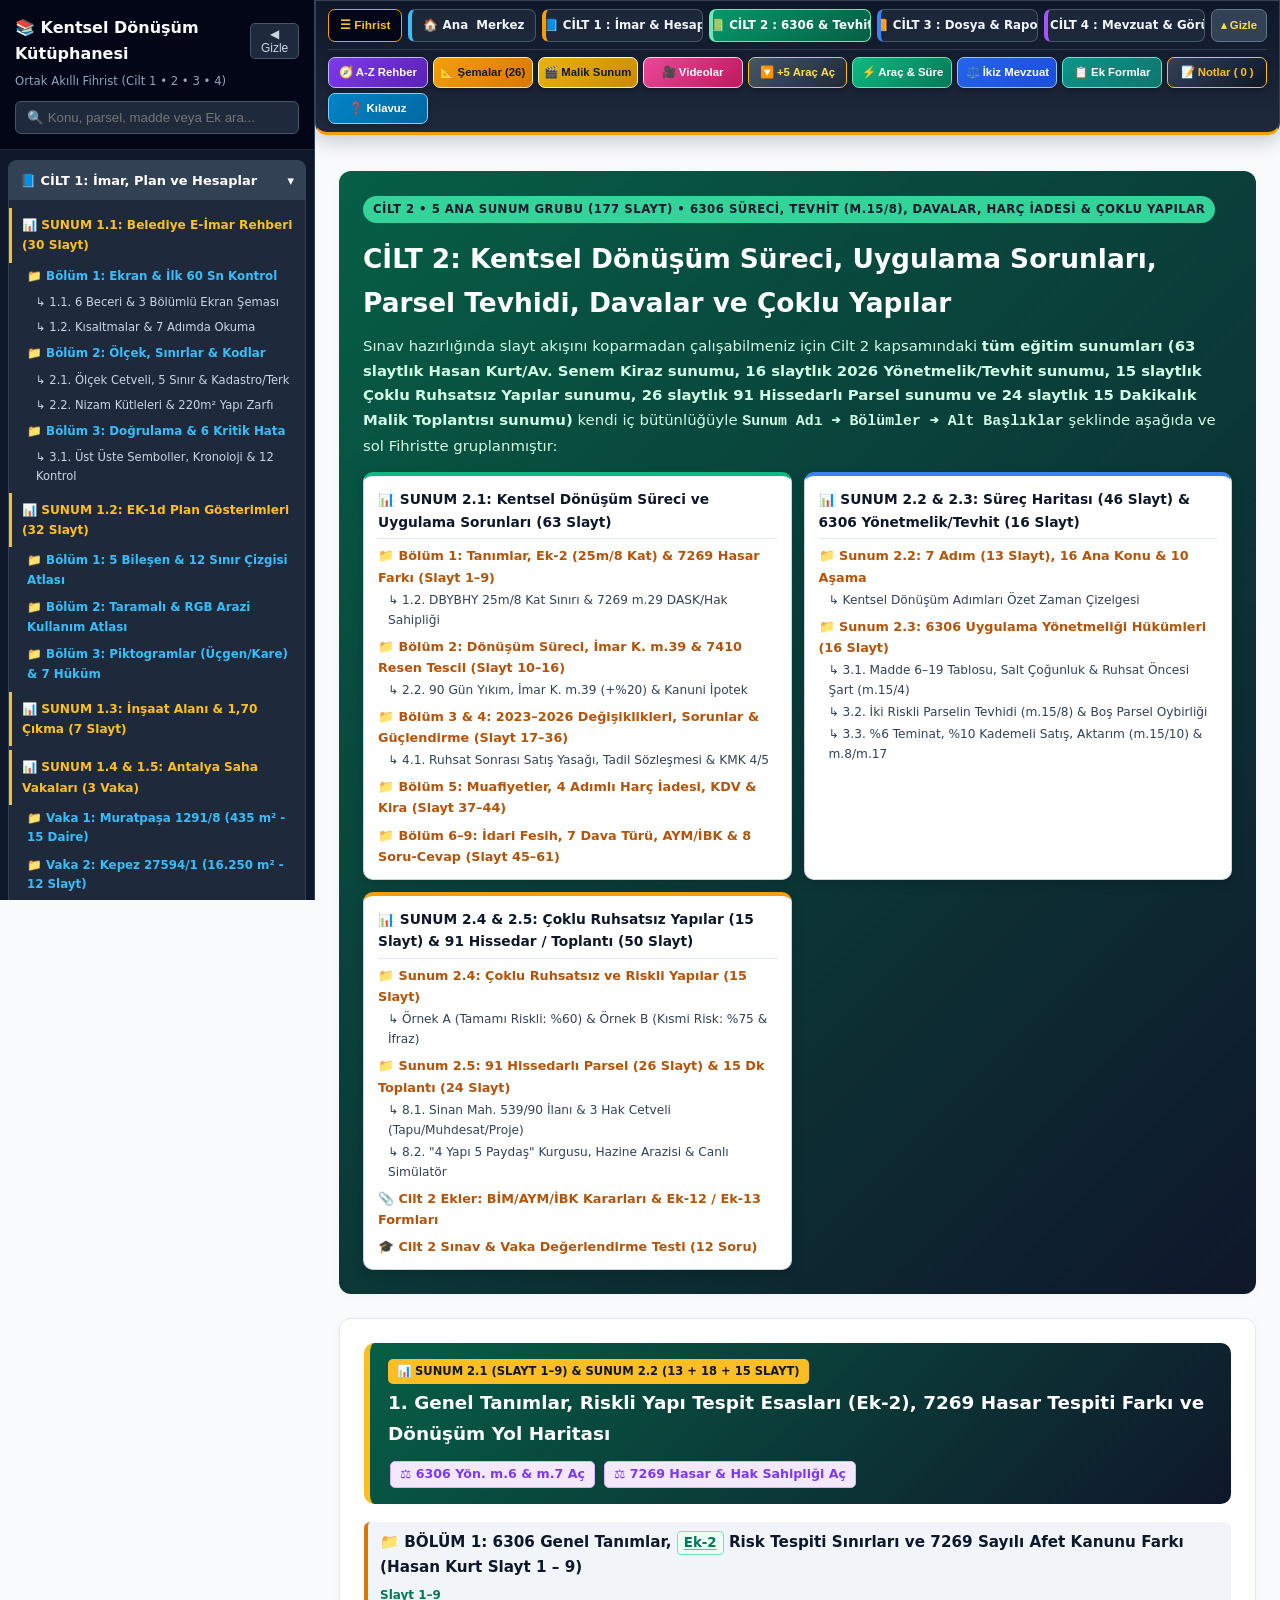
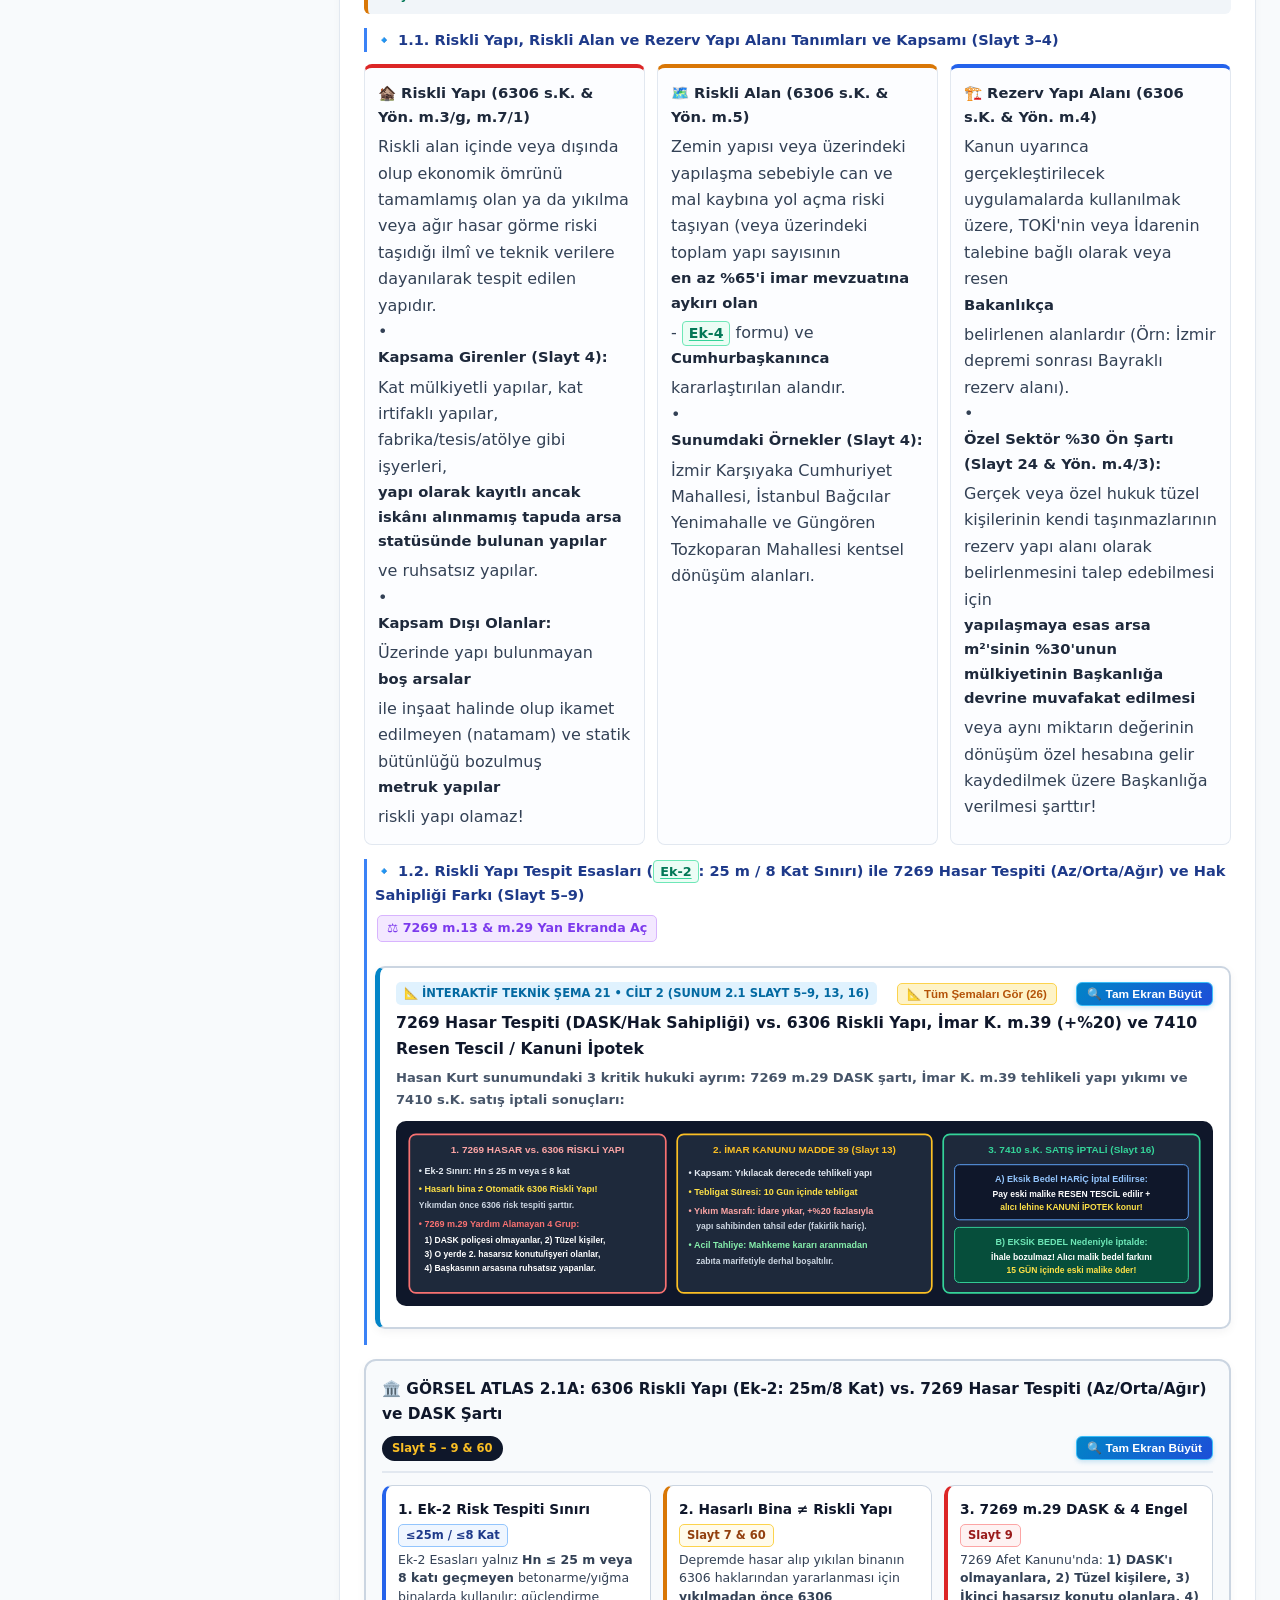
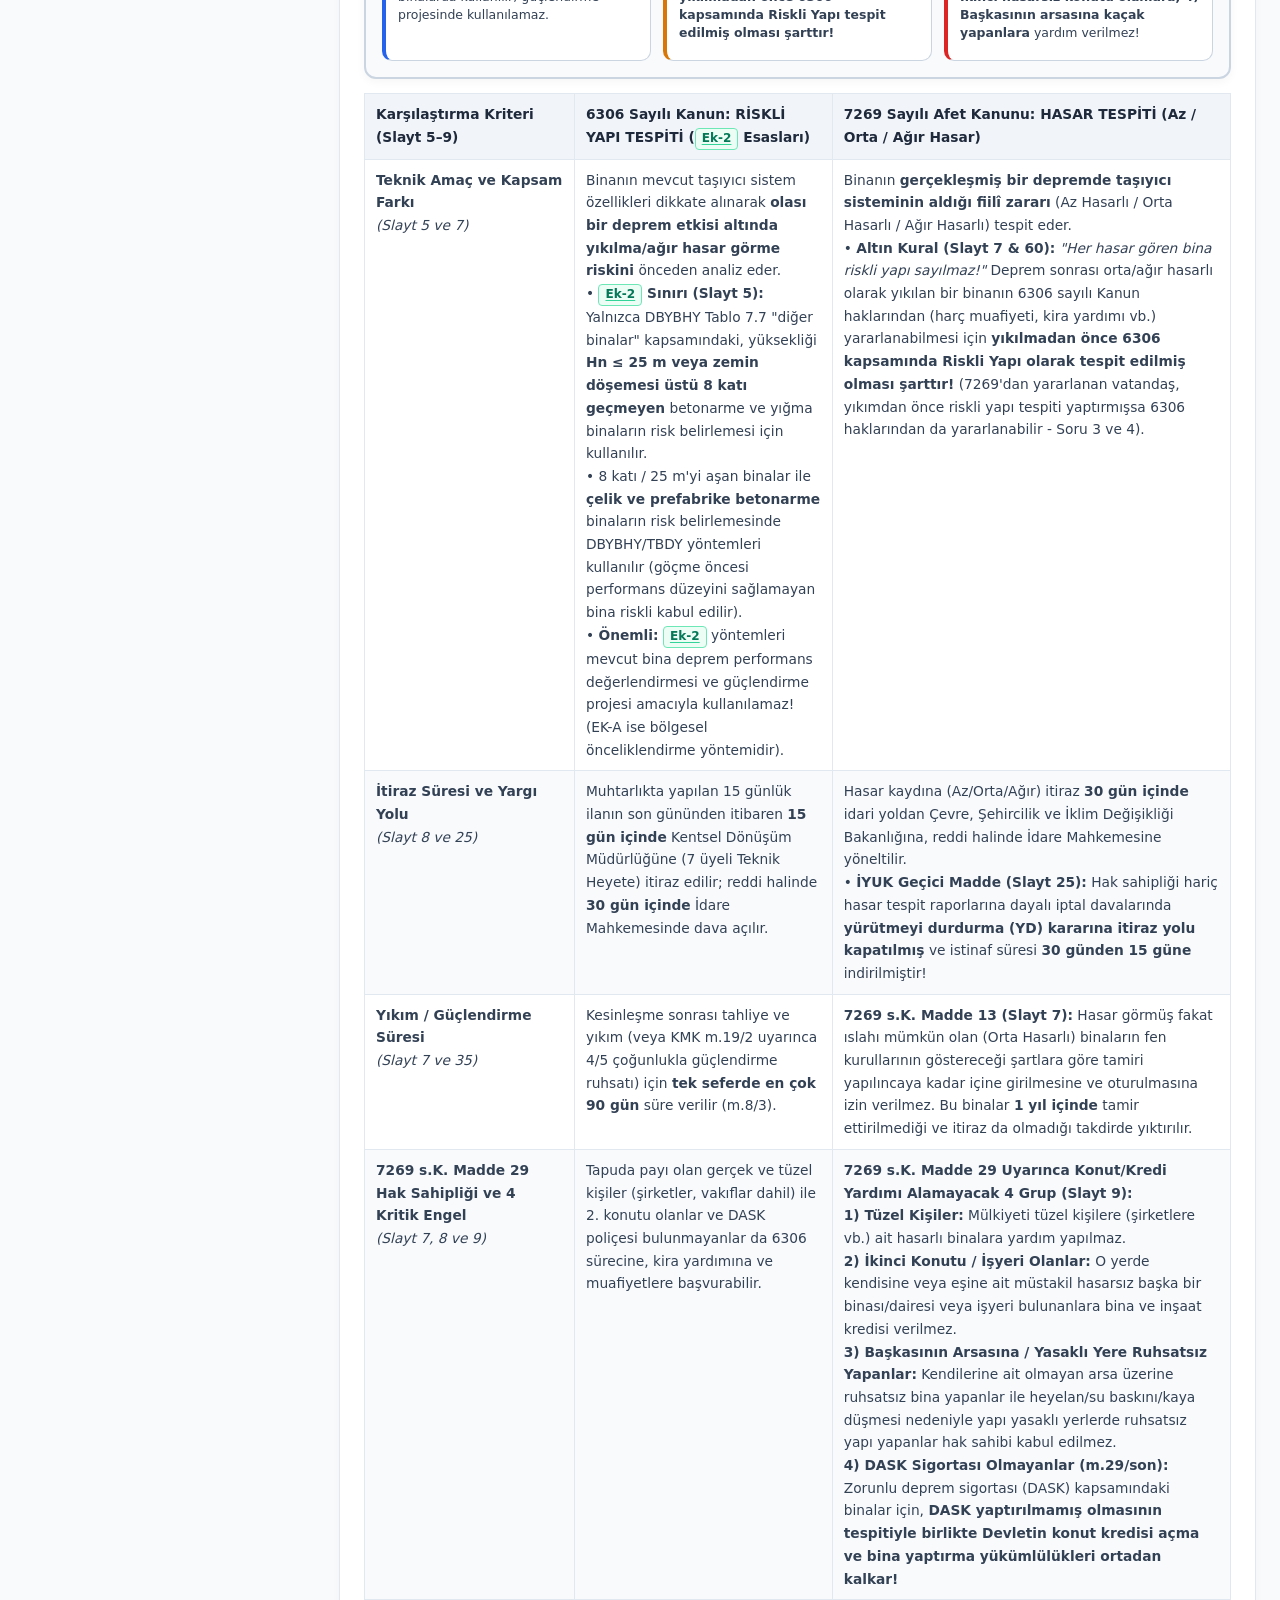
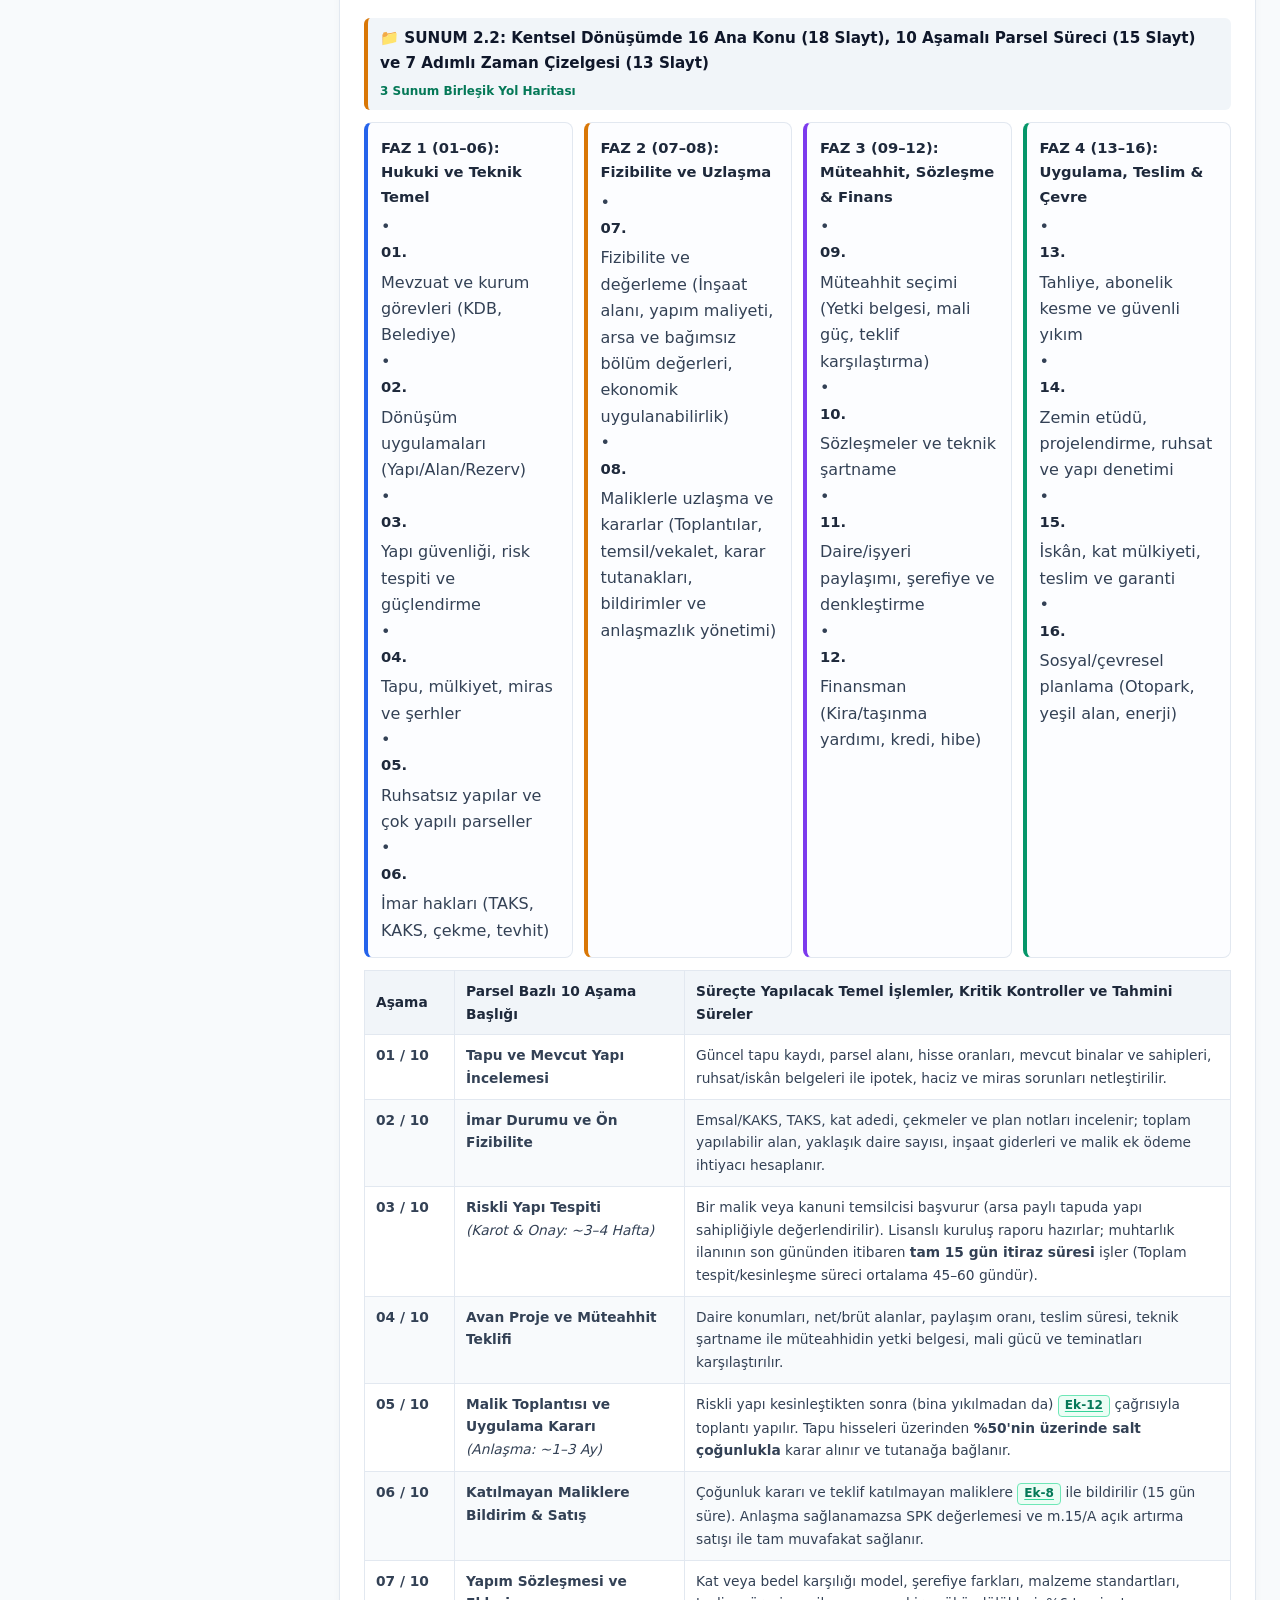
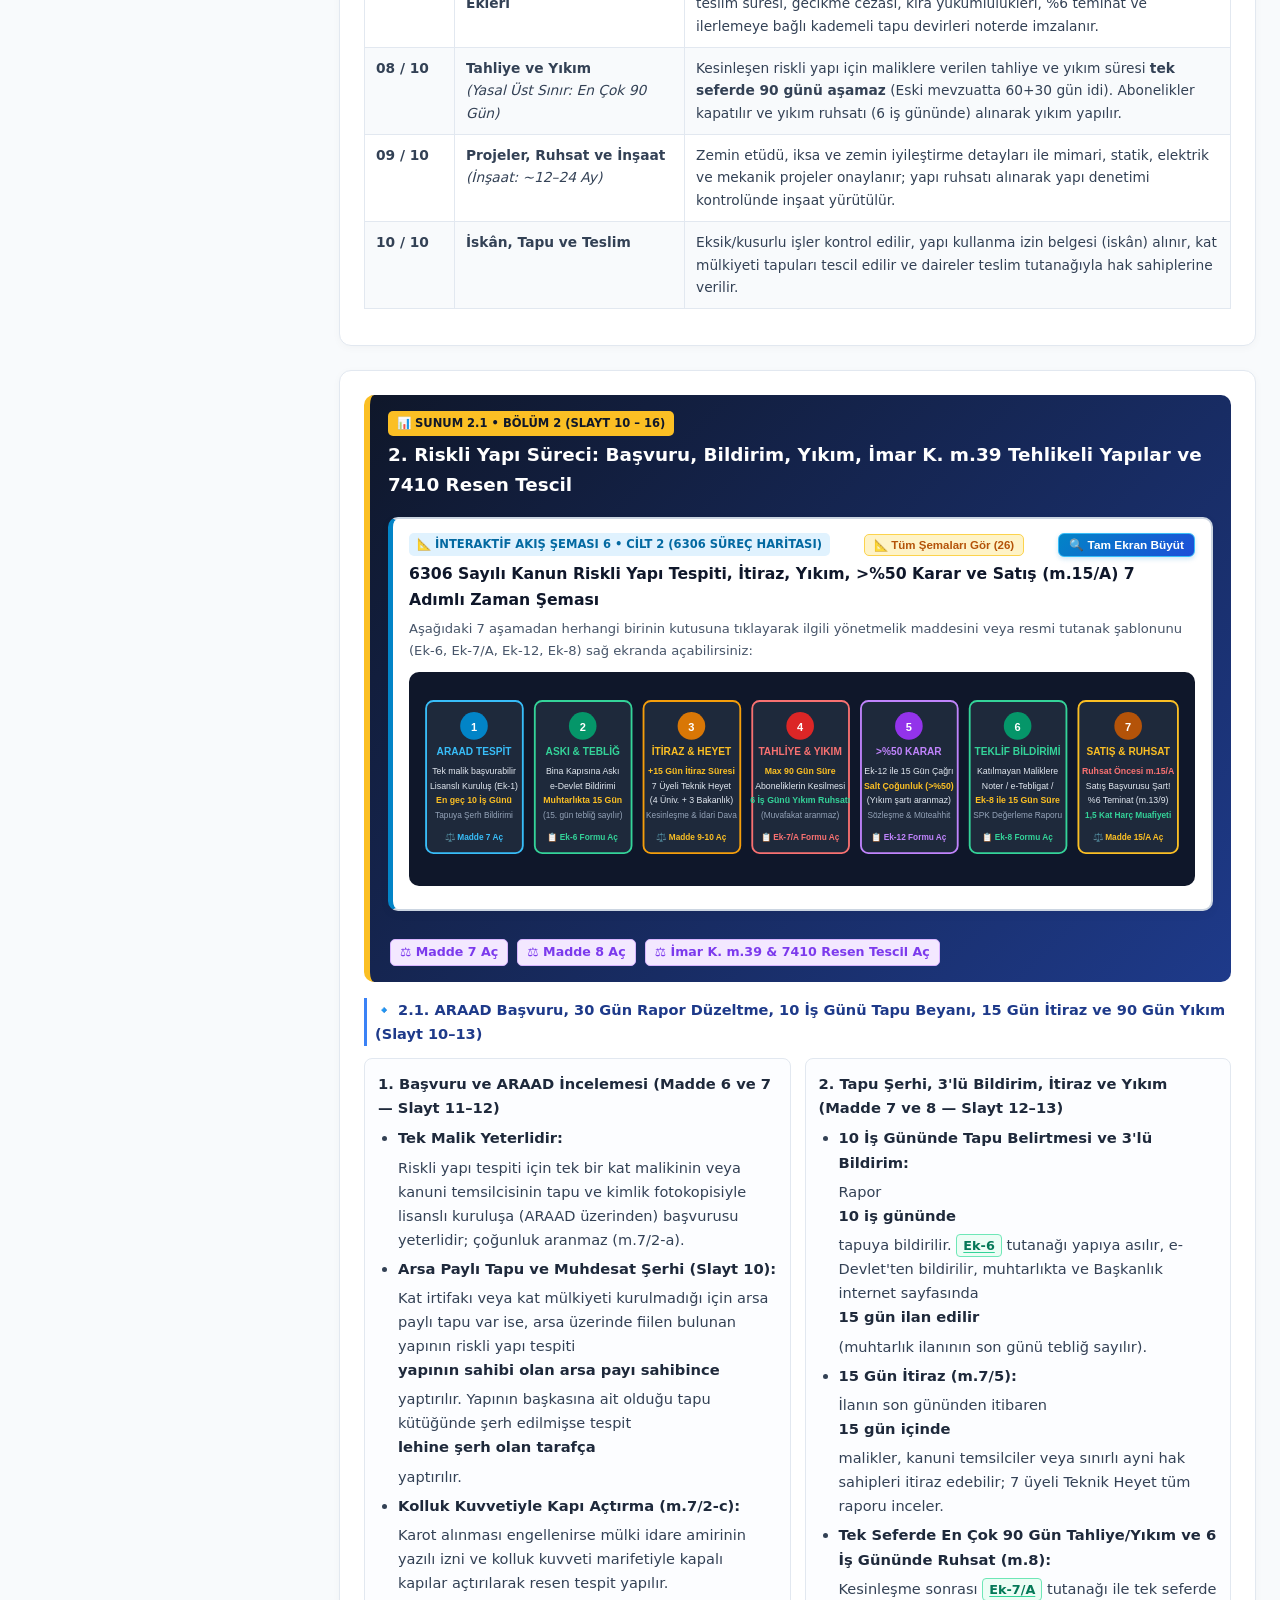
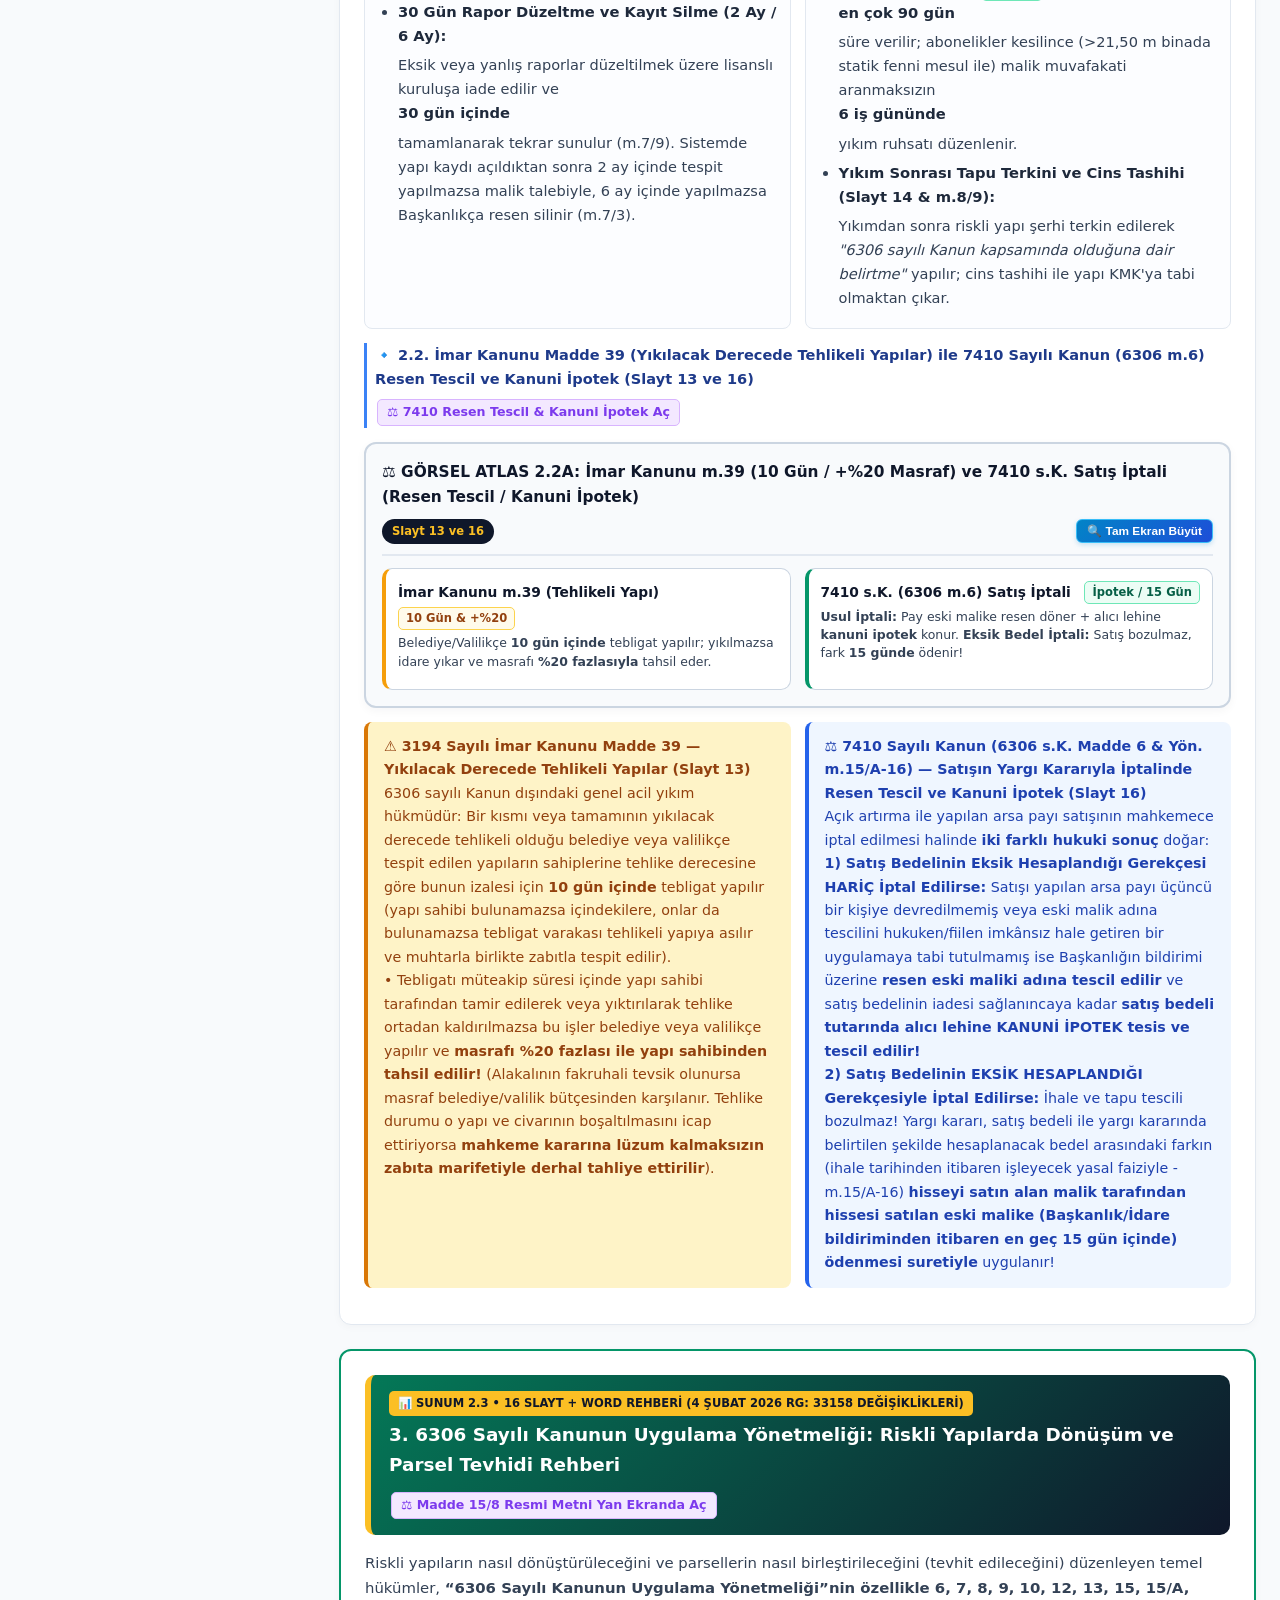
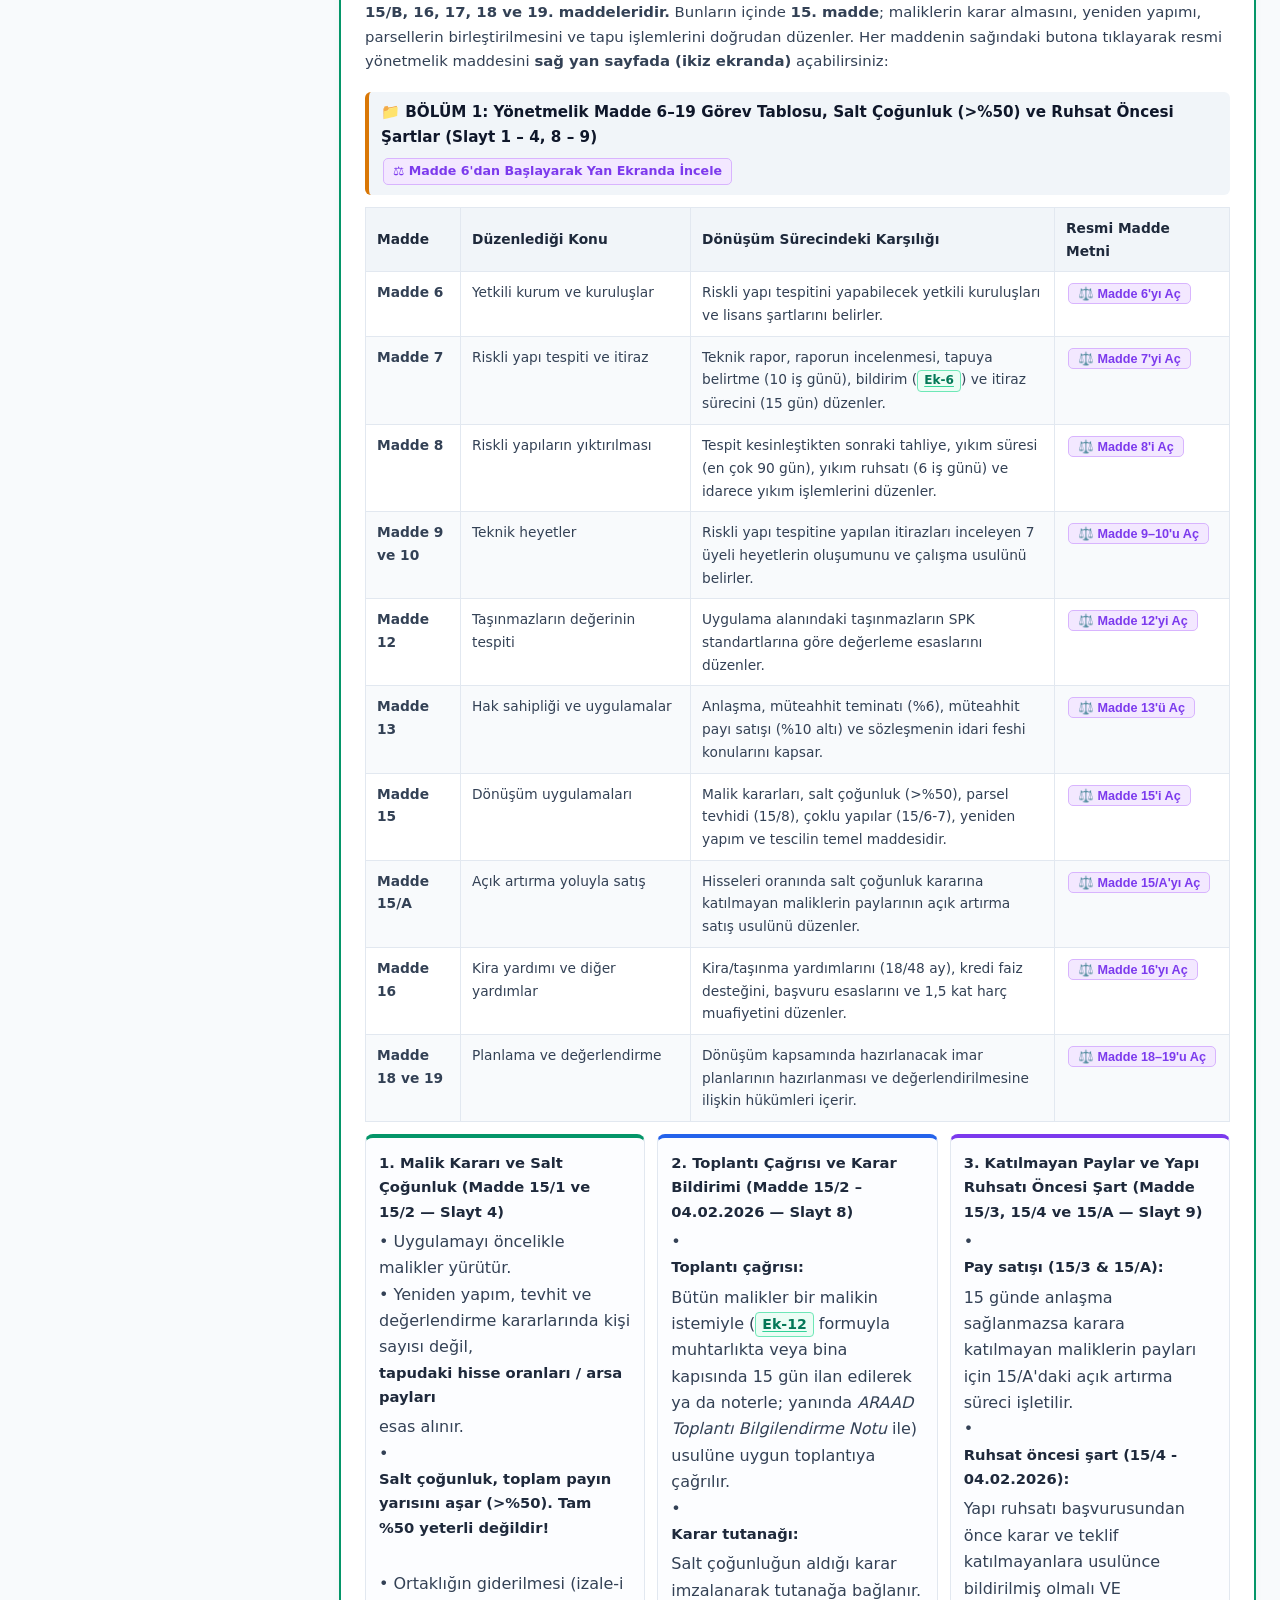
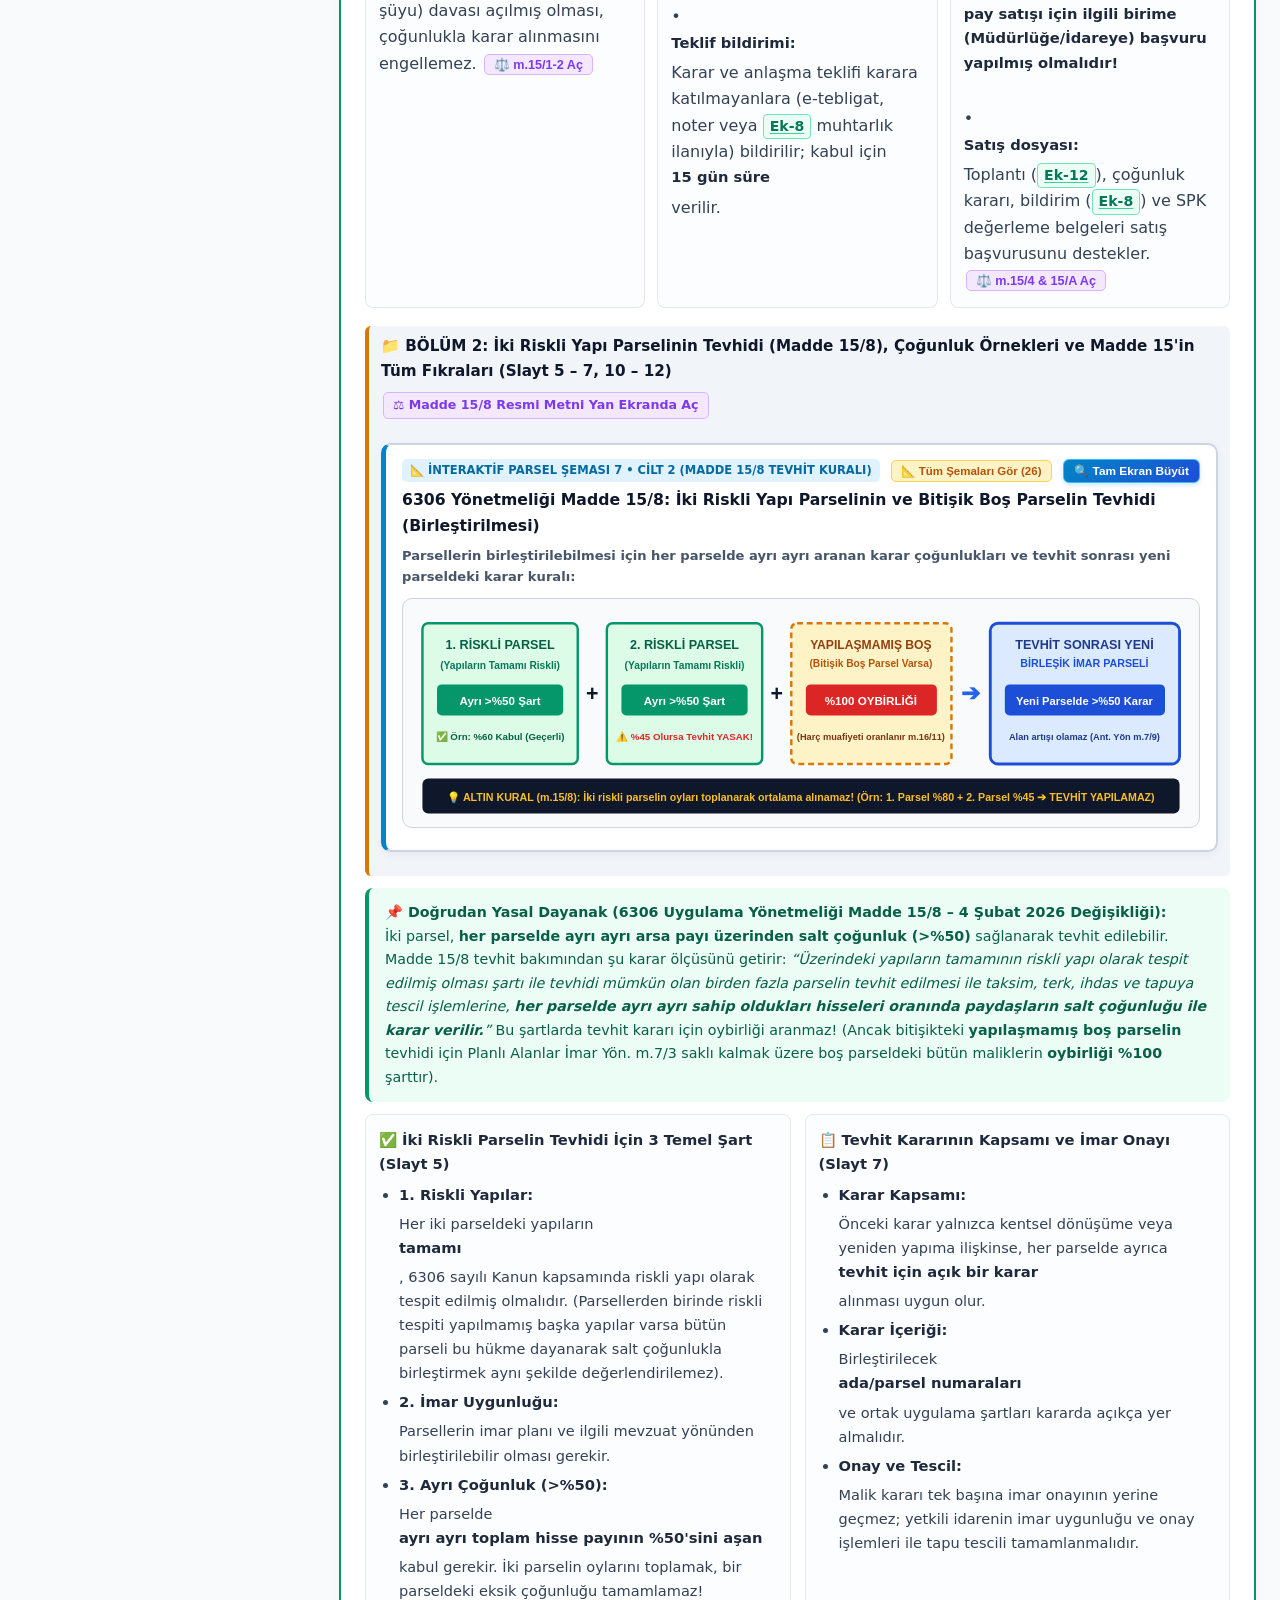
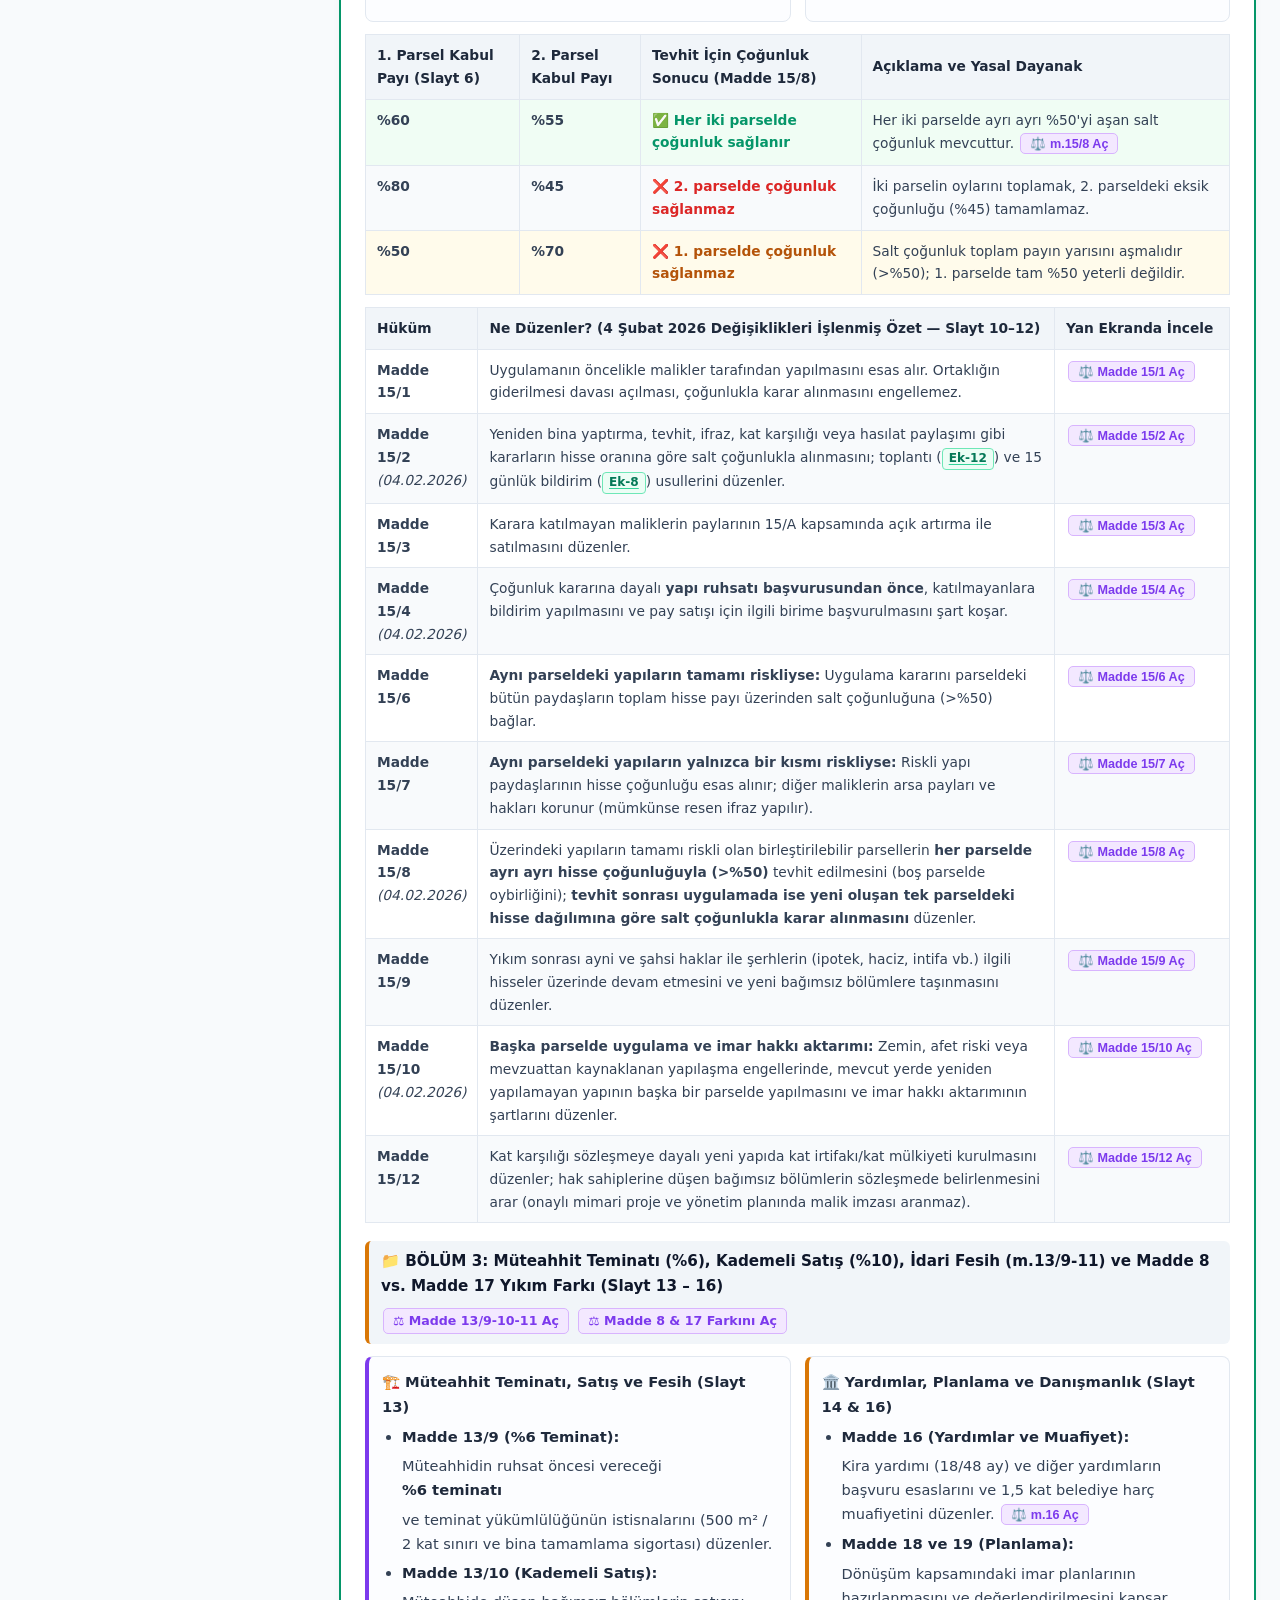
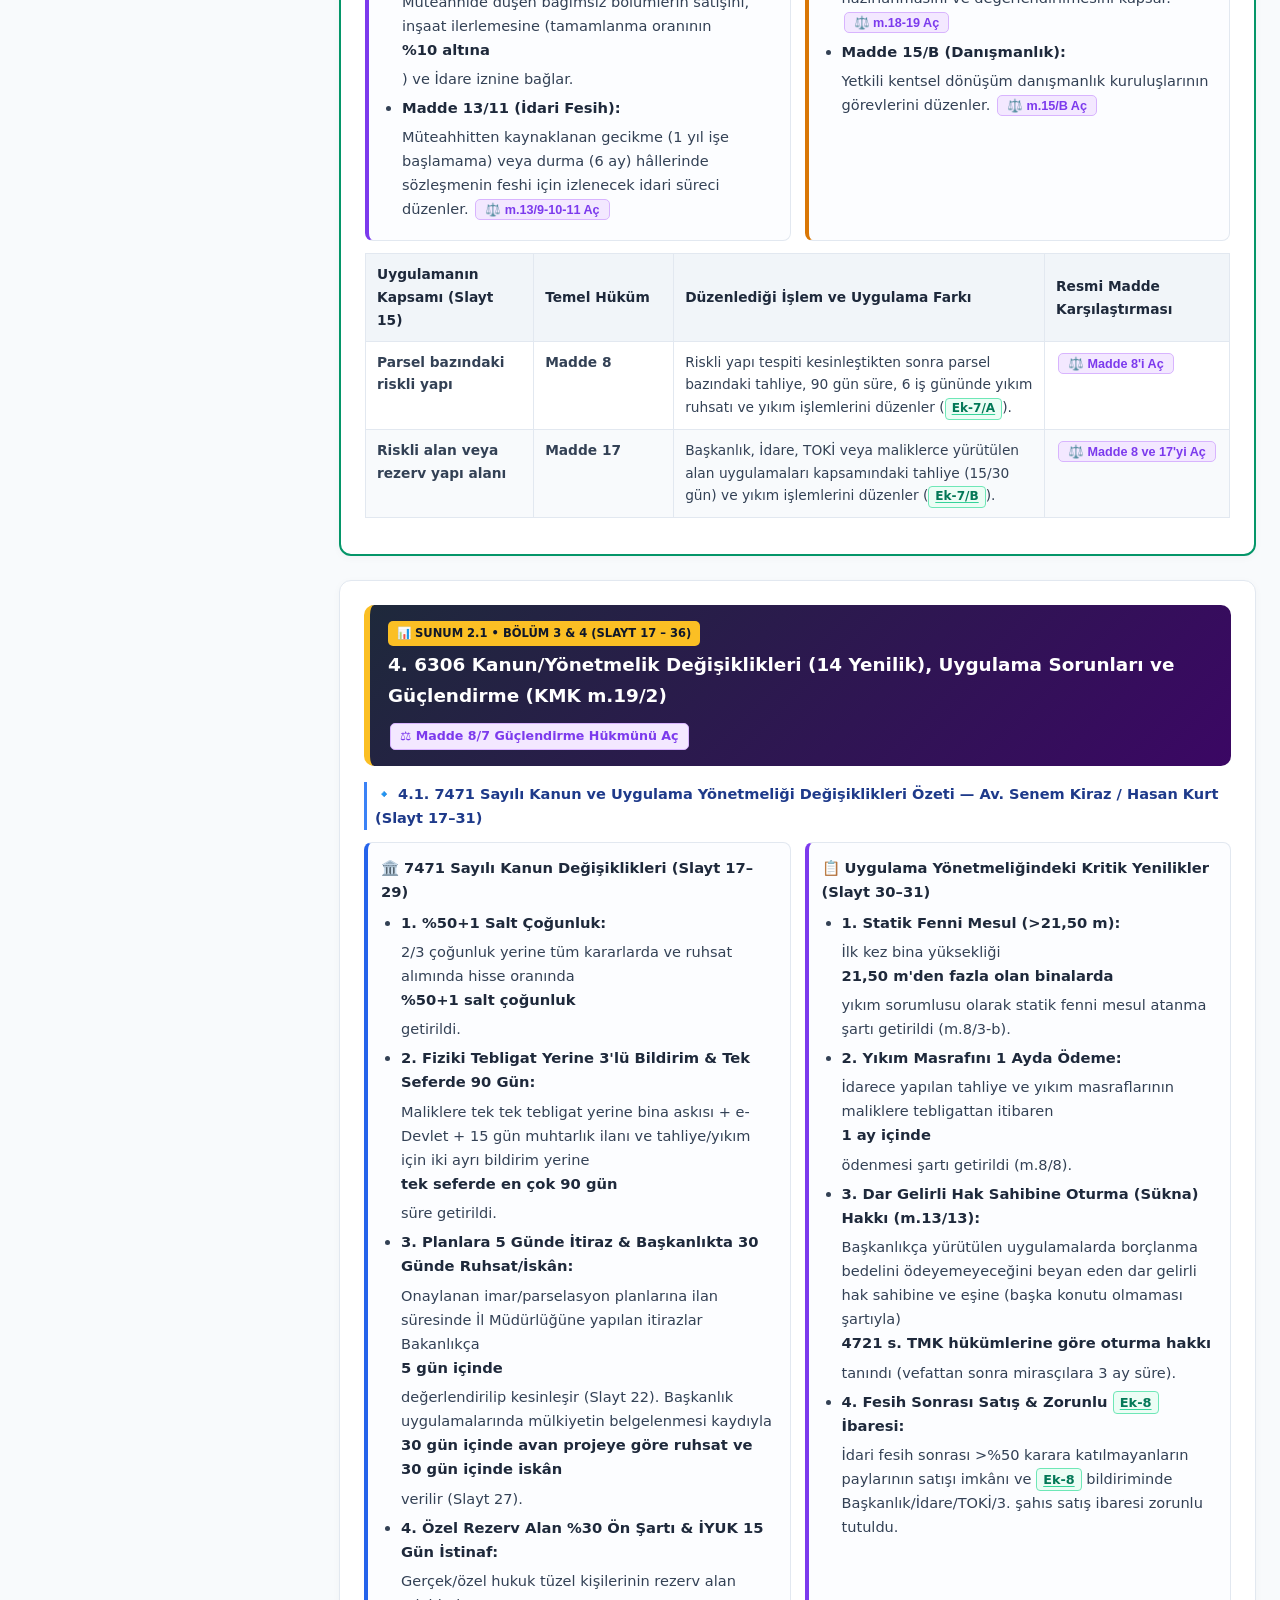
==== commit 4169b86e: "Add files via upload" ====
--- a/cilt2.html
+++ b/cilt2.html
@@ -3,7 +3,7 @@
 <head>
   <meta charset="UTF-8">
   <meta name="viewport" content="width=device-width, initial-scale=1.0">
-  <title>CİLT 2: 6306 Sayılı Kanun, Yönetmelik Hükümleri, Parsel Tevhidi ve Çok Yapılı Parseller | Kentsel Dönüşüm Kütüphanesi</title>
+  <title>CİLT 2: 6306 Kentsel Dönüşüm Süreci, Uygulama Sorunları, Davalar ve Çoklu Yapılar | Kentsel Dönüşüm Kütüphanesi</title>
   <link rel="stylesheet" href="ortak.css">
 </head>
 <body data-cilt="2">
@@ -14,41 +14,148 @@
 
     <div class="container">
 
-      <!-- GİRİŞ BAŞLIĞI -->
+      <!-- GİRİŞ BAŞLIĞI VE CİLT 2 SUNUM / BÖLÜM / ALT BAŞLIK AĞAÇ HARİTASI -->
       <div class="section-card" style="background: linear-gradient(135deg, #065f46 0%, #0f172a 100%); color: #fff; border:none;">
-        <span class="section-badge" style="background:#34d399; color:#0f172a;">CİLT 2 • 6306 SAYILI KANUN, UYGULAMA YÖNETMELİĞİ REHBERİ (4 ŞUBAT 2026), PARSEL TEVHİDİ (m.15/8) & ÇOKLU YAPILAR</span>
-        <h1 style="color:#fff; margin-top:6px;">Kentsel Dönüşüm Süreci, 6306 Yönetmelik Hükümleri, Parsel Tevhidi ve Çoklu Yapılar</h1>
-        <p style="color:#d1fae5; margin-bottom:0;">
-          Bu cilt; 6306 sayılı Kanun kapsamındaki <strong>16 ana konuyu</strong>, <strong>10 aşamalı parsel bazlı dönüşüm yol haritasını</strong>, <strong>6306 Sayılı Kanunun Uygulama Yönetmeliği – Riskli Yapılarda Dönüşüm ve Parsel Tevhidi Rehberini (4 Şubat 2026 değişiklikleri dahil 16 slaytlık tam sunum ve açıklamaları)</strong>, harç iadesi davalarını, idari feshi ve çoklu ruhsatsız yapı karar ağacını içerir. Konu başlıklarının ve tablo satırlarının yanındaki <span style="color:#d8b4fe; font-weight:700;">[⚖️ Madde ... Yan Ekranda Aç]</span> butonlarına tıklayarak ilgili yönetmelik maddesinin resmi tam metnini <strong>sağ ikiz ekranda</strong> anında açabilirsiniz.
+        <span class="section-badge" style="background:#34d399; color:#0f172a;">CİLT 2 • 5 ANA SUNUM GRUBU (177 SLAYT) • 6306 SÜRECİ, TEVHİT (m.15/8), DAVALAR, HARÇ İADESİ & ÇOKLU YAPILAR</span>
+        <h1 style="color:#fff; margin-top:6px;">CİLT 2: Kentsel Dönüşüm Süreci, Uygulama Sorunları, Parsel Tevhidi, Davalar ve Çoklu Yapılar</h1>
+        <p style="color:#d1fae5; margin-bottom:14px;">
+          Sınav hazırlığında slayt akışını koparmadan çalışabilmeniz için Cilt 2 kapsamındaki <strong>tüm eğitim sunumları (63 slaytlık Hasan Kurt/Av. Senem Kiraz sunumu, 16 slaytlık 2026 Yönetmelik/Tevhit sunumu, 15 slaytlık Çoklu Ruhsatsız Yapılar sunumu, 26 slaytlık 91 Hissedarlı Parsel sunumu ve 24 slaytlık 15 Dakikalık Malik Toplantısı sunumu)</strong> kendi iç bütünlüğüyle <strong><code>Sunum Adı ➔ Bölümler ➔ Alt Başlıklar</code></strong> şeklinde aşağıda ve sol Fihristte gruplanmıştır:
         </p>
+
+        <!-- 3 KADEMELİ HIZLI GEZİNME HARİTASI -->
+        <div class="sunum-harita-grid">
+          <div class="sunum-harita-card" style="border-top-color:#10b981;">
+            <strong class="sunum-title">📊 SUNUM 2.1: Kentsel Dönüşüm Süreci ve Uygulama Sorunları (63 Slayt)</strong>
+            <a class="bolum-item" href="#bolum-1">📁 Bölüm 1: Tanımlar, Ek-2 (25m/8 Kat) & 7269 Hasar Farkı (Slayt 1–9)</a>
+            <a class="alt-item" href="#s21-b1-2">↳ 1.2. DBYBHY 25m/8 Kat Sınırı & 7269 m.29 DASK/Hak Sahipliği</a>
+            <a class="bolum-item" href="#bolum-2">📁 Bölüm 2: Dönüşüm Süreci, İmar K. m.39 & 7410 Resen Tescil (Slayt 10–16)</a>
+            <a class="alt-item" href="#s21-b2-2">↳ 2.2. 90 Gün Yıkım, İmar K. m.39 (+%20) & Kanuni İpotek</a>
+            <a class="bolum-item" href="#bolum-4">📁 Bölüm 3 & 4: 2023–2026 Değişiklikleri, Sorunlar & Güçlendirme (Slayt 17–36)</a>
+            <a class="alt-item" href="#s21-b4-1">↳ 4.1. Ruhsat Sonrası Satış Yasağı, Tadil Sözleşmesi & KMK 4/5</a>
+            <a class="bolum-item" href="#bolum-5">📁 Bölüm 5: Muafiyetler, 4 Adımlı Harç İadesi, KDV & Kira (Slayt 37–44)</a>
+            <a class="bolum-item" href="#bolum-6">📁 Bölüm 6–9: İdari Fesih, 7 Dava Türü, AYM/İBK & 8 Soru-Cevap (Slayt 45–61)</a>
+          </div>
+
+          <div class="sunum-harita-card" style="border-top-color:#3b82f6;">
+            <strong class="sunum-title">📊 SUNUM 2.2 & 2.3: Süreç Haritası (46 Slayt) & 6306 Yönetmelik/Tevhit (16 Slayt)</strong>
+            <a class="bolum-item" href="#bolum-1-yolharitasi">📁 Sunum 2.2: 7 Adım (13 Slayt), 16 Ana Konu & 10 Aşama</a>
+            <a class="alt-item" href="#s22-zaman">↳ Kentsel Dönüşüm Adımları Özet Zaman Çizelgesi</a>
+            <a class="bolum-item" href="#bolum-3">📁 Sunum 2.3: 6306 Uygulama Yönetmeliği Hükümleri (16 Slayt)</a>
+            <a class="alt-item" href="#s23-b1">↳ 3.1. Madde 6–19 Tablosu, Salt Çoğunluk & Ruhsat Öncesi Şart (m.15/4)</a>
+            <a class="alt-item" href="#bolum-3-tevhit">↳ 3.2. İki Riskli Parselin Tevhidi (m.15/8) & Boş Parsel Oybirliği</a>
+            <a class="alt-item" href="#bolum-3-teminat">↳ 3.3. %6 Teminat, %10 Kademeli Satış, Aktarım (m.15/10) & m.8/m.17</a>
+          </div>
+
+          <div class="sunum-harita-card" style="border-top-color:#f59e0b;">
+            <strong class="sunum-title">📊 SUNUM 2.4 & 2.5: Çoklu Ruhsatsız Yapılar (15 Slayt) & 91 Hissedar / Toplantı (50 Slayt)</strong>
+            <a class="bolum-item" href="#bolum-7">📁 Sunum 2.4: Çoklu Ruhsatsız ve Riskli Yapılar (15 Slayt)</a>
+            <a class="alt-item" href="#s24-ornekler">↳ Örnek A (Tamamı Riskli: %60) & Örnek B (Kısmi Risk: %75 & İfraz)</a>
+            <a class="bolum-item" href="#bolum-8">📁 Sunum 2.5: 91 Hissedarlı Parsel (26 Slayt) & 15 Dk Toplantı (24 Slayt)</a>
+            <a class="alt-item" href="#s25-cetveller">↳ 8.1. Sinan Mah. 539/90 İlanı & 3 Hak Cetveli (Tapu/Muhdesat/Proje)</a>
+            <a class="alt-item" href="#s25-toplanti">↳ 8.2. "4 Yapı 5 Paydaş" Kurgusu, Hazine Arazisi & Canlı Simülatör</a>
+            <a class="bolum-item" href="#bolum-9">📎 Cilt 2 Ekler: BİM/AYM/İBK Kararları & Ek-12 / Ek-13 Formları</a>
+            <a class="bolum-item" href="#bolum-10">🎓 Cilt 2 Sınav & Vaka Değerlendirme Testi (12 Soru)</a>
+          </div>
+        </div>
       </div>
 
       <!-- ================================================================= -->
-      <!-- BÖLÜM 1: 6306 TEMEL TANIMLAR, 16 ANA KONU VE 10 AŞAMALI SÜREÇ -->
+      <!-- SUNUM 2.1 (BÖLÜM 1) & SUNUM 2.2: GENEL TANIMLAR, RİSK ESASLARI, 7269 HASAR FARKI VE YOL HARİTASI -->
       <!-- ================================================================= -->
       <section class="section-card" id="bolum-1">
-        <span class="section-badge">BÖLÜM 1 • GENEL TANIMLAR, 16 ANA KONU VE 10 AŞAMALI SÜREÇ</span>
-        <h2>
-          <span>1. 6306 Temel Tanımlar, 7269 Hasar Farkı ve Bütüncül Dönüşüm Yol Haritası</span>
-          <a class="law-link" onclick="openSplitLaw('yon-m6-7')">⚖️ 6306 Yön. m.6 & m.7 Yan Ekranda Aç</a>
-        </h2>
+        <div class="ppt-module-banner" style="background: linear-gradient(135deg, #065f46 0%, #0f172a 100%);">
+          <div>
+            <span class="ppt-tag">📊 SUNUM 2.1 (SLAYT 1–9) & SUNUM 2.2 (13 + 18 + 15 SLAYT)</span>
+            <h2>1. Genel Tanımlar, Riskli Yapı Tespit Esasları (Ek-2), 7269 Hasar Tespiti Farkı ve Dönüşüm Yol Haritası</h2>
+          </div>
+          <div>
+            <a class="law-link" onclick="openSplitLaw('yon-m6-7')">⚖️ 6306 Yön. m.6 & m.7 Aç</a>
+            <a class="law-link" onclick="openSplitLaw('7269-hasar')">⚖️ 7269 Hasar & Hak Sahipliği Aç</a>
+          </div>
+        </div>
+
+        <!-- BÖLÜM 1.1 -->
+        <div class="ppt-bolum-header" id="s21-b1">
+          <span>📁 BÖLÜM 1: 6306 Genel Tanımlar, Ek-2 Risk Tespiti Sınırları ve 7269 Sayılı Afet Kanunu Farkı (Hasan Kurt Slayt 1 – 9)</span>
+          <span style="font-size:0.75rem; color:#047857;">Slayt 1–9</span>
+        </div>
+
+        <div class="ppt-alt-header" id="s21-b1-1">
+          <span>🔹 1.1. Riskli Yapı, Riskli Alan ve Rezerv Yapı Alanı Tanımları ve Kapsamı (Slayt 3–4)</span>
+        </div>
 
         <div class="grid-3">
           <div class="mini-card" style="border-top:4px solid var(--red);">
-            <strong>🏚️ Riskli Yapı (6306 s.K.)</strong>
-            Riskli alan içinde veya dışında olup ekonomik ömrünü tamamlamış olan ya da yıkılma veya ağır hasar görme riski taşıdığı ilmî ve teknik verilere dayanılarak tespit edilen yapıdır. <em>Boş arsa veya inşaat halindeki metruk/natamam yapılar riskli yapı olamaz (m.7/1).</em>
+            <strong>🏚️ Riskli Yapı (6306 s.K. & Yön. m.3/g, m.7/1)</strong>
+            Riskli alan içinde veya dışında olup ekonomik ömrünü tamamlamış olan ya da yıkılma veya ağır hasar görme riski taşıdığı ilmî ve teknik verilere dayanılarak tespit edilen yapıdır.<br>
+            • <strong>Kapsama Girenler (Slayt 4):</strong> Kat mülkiyetli yapılar, kat irtifaklı yapılar, fabrika/tesis/atölye gibi işyerleri, <strong>yapı olarak kayıtlı ancak iskânı alınmamış tapuda arsa statüsünde bulunan yapılar</strong> ve ruhsatsız yapılar.<br>
+            • <strong>Kapsam Dışı Olanlar:</strong> Üzerinde yapı bulunmayan <strong>boş arsalar</strong> ile inşaat halinde olup ikamet edilmeyen (natamam) ve statik bütünlüğü bozulmuş <strong>metruk yapılar</strong> riskli yapı olamaz!
           </div>
           <div class="mini-card" style="border-top:4px solid var(--accent);">
-            <strong>🗺️ Riskli Alan (m.5)</strong>
-            Zemin yapısı veya üzerindeki yapılaşma sebebiyle can ve mal kaybına yol açma riski taşıyan (veya üzerindeki yapıların en az %65'i imar mevzuatına aykırı olan) ve <strong>Cumhurbaşkanınca</strong> kararlaştırılan alanı ifade eder.
+            <strong>🗺️ Riskli Alan (6306 s.K. & Yön. m.5)</strong>
+            Zemin yapısı veya üzerindeki yapılaşma sebebiyle can ve mal kaybına yol açma riski taşıyan (veya üzerindeki toplam yapı sayısının <strong>en az %65'i imar mevzuatına aykırı olan</strong> - Ek-4 formu) ve <strong>Cumhurbaşkanınca</strong> kararlaştırılan alandır.<br>
+            • <strong>Sunumdaki Örnekler (Slayt 4):</strong> İzmir Karşıyaka Cumhuriyet Mahallesi, İstanbul Bağcılar Yenimahalle ve Güngören Tozkoparan Mahallesi kentsel dönüşüm alanları.
           </div>
           <div class="mini-card" style="border-top:4px solid var(--blue);">
-            <strong>🏗️ Rezerv Yapı Alanı (m.4)</strong>
-            TOKİ'nin, İdarenin veya gerçek/özel hukuk tüzel kişilerinin (%30 arsa m² devri/değeri şartıyla) talebine bağlı olarak veya resen Bakanlıkça belirlenen alanlardır.
-          </div>
-        </div>
-
-        <h3 id="bolum-1-yolharitasi">1.1. Kentsel Dönüşümün 4 Ana Fazı (16 Ana Konu) ve 10 Aşamada Parsel Bazlı Dönüşüm</h3>
+            <strong>🏗️ Rezerv Yapı Alanı (6306 s.K. & Yön. m.4)</strong>
+            Kanun uyarınca gerçekleştirilecek uygulamalarda kullanılmak üzere, TOKİ'nin veya İdarenin talebine bağlı olarak veya resen <strong>Bakanlıkça</strong> belirlenen alanlardır (Örn: İzmir depremi sonrası Bayraklı rezerv alanı).<br>
+            • <strong>Özel Sektör %30 Ön Şartı (Slayt 24 & Yön. m.4/3):</strong> Gerçek veya özel hukuk tüzel kişilerinin kendi taşınmazlarının rezerv yapı alanı olarak belirlenmesini talep edebilmesi için <strong>yapılaşmaya esas arsa m²'sinin %30'unun mülkiyetinin Başkanlığa devrine muvafakat edilmesi</strong> veya aynı miktarın değerinin dönüşüm özel hesabına gelir kaydedilmek üzere Başkanlığa verilmesi şarttır!
+          </div>
+        </div>
+
+        <div class="ppt-alt-header" id="s21-b1-2">
+          <span>🔹 1.2. Riskli Yapı Tespit Esasları (Ek-2: 25 m / 8 Kat Sınırı) ile 7269 Hasar Tespiti (Az/Orta/Ağır) ve Hak Sahipliği Farkı (Slayt 5–9)</span>
+          <a class="law-link" onclick="openSplitLaw('7269-hasar')">⚖️ 7269 m.13 & m.29 Yan Ekranda Aç</a>
+        </div>
+
+        <!-- ORTAK.JS TARAFINDAN OTOMATİK DOLDURULAN 7269 HASAR vs 6306 RİSKLİ YAPI GÖRSEL ATLASI -->
+        <div id="atlas-cilt2-hasar"></div>
+
+        <div class="table-wrap">
+          <table>
+            <thead>
+              <tr><th style="width:210px;">Karşılaştırma Kriteri (Slayt 5–9)</th><th>6306 Sayılı Kanun: RİSKLİ YAPI TESPİTİ (Ek-2 Esasları)</th><th>7269 Sayılı Afet Kanunu: HASAR TESPİTİ (Az / Orta / Ağır Hasar)</th></tr>
+            </thead>
+            <tbody>
+              <tr>
+                <td><strong>Teknik Amaç ve Kapsam Farkı</strong><br><em>(Slayt 5 ve 7)</em></td>
+                <td>Binanın mevcut taşıyıcı sistem özellikleri dikkate alınarak <strong>olası bir deprem etkisi altında yıkılma/ağır hasar görme riskini</strong> önceden analiz eder.<br>
+                • <strong>Ek-2 Sınırı (Slayt 5):</strong> Yalnızca DBYBHY Tablo 7.7 "diğer binalar" kapsamındaki, yüksekliği <strong>Hn ≤ 25 m veya zemin döşemesi üstü 8 katı geçmeyen</strong> betonarme ve yığma binaların risk belirlemesi için kullanılır.<br>
+                • 8 katı / 25 m'yi aşan binalar ile <strong>çelik ve prefabrike betonarme</strong> binaların risk belirlemesinde DBYBHY/TBDY yöntemleri kullanılır (göçme öncesi performans düzeyini sağlamayan bina riskli kabul edilir).<br>
+                • <strong>Önemli:</strong> Ek-2 yöntemleri mevcut bina deprem performans değerlendirmesi ve güçlendirme projesi amacıyla kullanılamaz! (EK-A ise bölgesel önceliklendirme yöntemidir).</td>
+                <td>Binanın <strong>gerçekleşmiş bir depremde taşıyıcı sisteminin aldığı fiilî zararı</strong> (Az Hasarlı / Orta Hasarlı / Ağır Hasarlı) tespit eder.<br>
+                • <strong>Altın Kural (Slayt 7 & 60):</strong> <em>"Her hasar gören bina riskli yapı sayılmaz!"</em> Deprem sonrası orta/ağır hasarlı olarak yıkılan bir binanın 6306 sayılı Kanun haklarından (harç muafiyeti, kira yardımı vb.) yararlanabilmesi için <strong>yıkılmadan önce 6306 kapsamında Riskli Yapı olarak tespit edilmiş olması şarttır!</strong> (7269'dan yararlanan vatandaş, yıkımdan önce riskli yapı tespiti yaptırmışsa 6306 haklarından da yararlanabilir - Soru 3 ve 4).</td>
+              </tr>
+              <tr>
+                <td><strong>İtiraz Süresi ve Yargı Yolu</strong><br><em>(Slayt 8 ve 25)</em></td>
+                <td>Muhtarlıkta yapılan 15 günlük ilanın son gününden itibaren <strong>15 gün içinde</strong> Kentsel Dönüşüm Müdürlüğüne (7 üyeli Teknik Heyete) itiraz edilir; reddi halinde <strong>30 gün içinde</strong> İdare Mahkemesinde dava açılır.</td>
+                <td>Hasar kaydına (Az/Orta/Ağır) itiraz <strong>30 gün içinde</strong> idari yoldan Çevre, Şehircilik ve İklim Değişikliği Bakanlığına, reddi halinde İdare Mahkemesine yöneltilir.<br>
+                • <strong>İYUK Geçici Madde (Slayt 25):</strong> Hak sahipliği hariç hasar tespit raporlarına dayalı iptal davalarında <strong>yürütmeyi durdurma (YD) kararına itiraz yolu kapatılmış</strong> ve istinaf süresi <strong>30 günden 15 güne</strong> indirilmiştir!</td>
+              </tr>
+              <tr>
+                <td><strong>Yıkım / Güçlendirme Süresi</strong><br><em>(Slayt 7 ve 35)</em></td>
+                <td>Kesinleşme sonrası tahliye ve yıkım (veya KMK m.19/2 uyarınca 4/5 çoğunlukla güçlendirme ruhsatı) için <strong>tek seferde en çok 90 gün</strong> süre verilir (m.8/3).</td>
+                <td><strong>7269 s.K. Madde 13 (Slayt 7):</strong> Hasar görmüş fakat ıslahı mümkün olan (Orta Hasarlı) binaların fen kurullarının göstereceği şartlara göre tamiri yapılıncaya kadar içine girilmesine ve oturulmasına izin verilmez. Bu binalar <strong>1 yıl içinde</strong> tamir ettirilmediği ve itiraz da olmadığı takdirde yıktırılır.</td>
+              </tr>
+              <tr>
+                <td><strong>7269 s.K. Madde 29 Hak Sahipliği ve 4 Kritik Engel</strong><br><em>(Slayt 7, 8 ve 9)</em></td>
+                <td>Tapuda payı olan gerçek ve tüzel kişiler (şirketler, vakıflar dahil) ile 2. konutu olanlar ve DASK poliçesi bulunmayanlar da 6306 sürecine, kira yardımına ve muafiyetlere başvurabilir.</td>
+                <td><strong>7269 s.K. Madde 29 Uyarınca Konut/Kredi Yardımı Alamayacak 4 Grup (Slayt 9):</strong><br>
+                <strong>1) Tüzel Kişiler:</strong> Mülkiyeti tüzel kişilere (şirketlere vb.) ait hasarlı binalara yardım yapılmaz.<br>
+                <strong>2) İkinci Konutu / İşyeri Olanlar:</strong> O yerde kendisine veya eşine ait müstakil hasarsız başka bir binası/dairesi veya işyeri bulunanlara bina ve inşaat kredisi verilmez.<br>
+                <strong>3) Başkasının Arsasına / Yasaklı Yere Ruhsatsız Yapanlar:</strong> Kendilerine ait olmayan arsa üzerine ruhsatsız bina yapanlar ile heyelan/su baskını/kaya düşmesi nedeniyle yapı yasaklı yerlerde ruhsatsız yapı yapanlar hak sahibi kabul edilmez.<br>
+                <strong>4) DASK Sigortası Olmayanlar (m.29/son):</strong> Zorunlu deprem sigortası (DASK) kapsamındaki binalar için, <strong>DASK yaptırılmamış olmasının tespitiyle birlikte Devletin konut kredisi açma ve bina yaptırma yükümlülükleri ortadan kalkar!</strong></td>
+              </tr>
+            </tbody>
+          </table>
+        </div>
+
+        <!-- SUNUM 2.2: 16 ANA KONU, 10 AŞAMA VE 7 ADIMLI ZAMAN ÇİZELGESİ -->
+        <div class="ppt-bolum-header" id="bolum-1-yolharitasi">
+          <span>📁 SUNUM 2.2: Kentsel Dönüşümde 16 Ana Konu (18 Slayt), 10 Aşamalı Parsel Süreci (15 Slayt) ve 7 Adımlı Zaman Çizelgesi (13 Slayt)</span>
+          <span style="font-size:0.75rem; color:#047857;">3 Sunum Birleşik Yol Haritası</span>
+        </div>
+
         <div class="grid-4">
           <div class="mini-card" style="border-left:4px solid var(--blue);">
             <strong>FAZ 1 (01–06): Hukuki ve Teknik Temel</strong>
@@ -80,21 +187,21 @@
           </div>
         </div>
 
-        <div class="table-wrap">
+        <div class="table-wrap" id="s22-zaman">
           <table>
             <thead>
-              <tr><th style="width:90px;">Aşama</th><th style="width:230px;">Parsel Bazlı 10 Aşama Başlığı</th><th>Süreçte Yapılacak Temel İşlemler ve Kritik Kontroller</th></tr>
+              <tr><th style="width:90px;">Aşama</th><th style="width:230px;">Parsel Bazlı 10 Aşama Başlığı</th><th>Süreçte Yapılacak Temel İşlemler, Kritik Kontroller ve Tahmini Süreler</th></tr>
             </thead>
             <tbody>
               <tr><td><strong>01 / 10</strong></td><td><strong>Tapu ve Mevcut Yapı İncelemesi</strong></td><td>Güncel tapu kaydı, parsel alanı, hisse oranları, mevcut binalar ve sahipleri, ruhsat/iskân belgeleri ile ipotek, haciz ve miras sorunları netleştirilir.</td></tr>
               <tr><td><strong>02 / 10</strong></td><td><strong>İmar Durumu ve Ön Fizibilite</strong></td><td>Emsal/KAKS, TAKS, kat adedi, çekmeler ve plan notları incelenir; toplam yapılabilir alan, yaklaşık daire sayısı, inşaat giderleri ve malik ek ödeme ihtiyacı hesaplanır.</td></tr>
-              <tr><td><strong>03 / 10</strong></td><td><strong>Riskli Yapı Tespiti</strong></td><td>Bir malik veya kanuni temsilcisi başvurur (arsa paylı tapuda yapı sahipliğiyle değerlendirilir). Lisanslı kuruluş raporu hazırlar; muhtarlık ilanının son gününden itibaren <strong>15 gün itiraz süresi</strong> işler.</td></tr>
+              <tr><td><strong>03 / 10</strong></td><td><strong>Riskli Yapı Tespiti</strong><br><em>(Karot & Onay: ~3–4 Hafta)</em></td><td>Bir malik veya kanuni temsilcisi başvurur (arsa paylı tapuda yapı sahipliğiyle değerlendirilir). Lisanslı kuruluş raporu hazırlar; muhtarlık ilanının son gününden itibaren <strong>tam 15 gün itiraz süresi</strong> işler (Toplam tespit/kesinleşme süreci ortalama 45–60 gündür).</td></tr>
               <tr><td><strong>04 / 10</strong></td><td><strong>Avan Proje ve Müteahhit Teklifi</strong></td><td>Daire konumları, net/brüt alanlar, paylaşım oranı, teslim süresi, teknik şartname ile müteahhidin yetki belgesi, mali gücü ve teminatları karşılaştırılır.</td></tr>
-              <tr><td><strong>05 / 10</strong></td><td><strong>Malik Toplantısı ve Uygulama Kararı</strong></td><td>Riskli yapı kesinleştikten sonra (bina yıkılmadan da) toplantı yapılır. Tapu hisseleri üzerinden <strong>%50'nin üzerinde salt çoğunlukla</strong> karar alınır ve tutanağa bağlanır.</td></tr>
-              <tr><td><strong>06 / 10</strong></td><td><strong>Katılmayan Maliklere Bildirim & Satış</strong></td><td>Çoğunluk kararı ve teklif katılmayan maliklere bildirilir (15 gün süre). Anlaşma sağlanamazsa SPK değerlemesi ve m.15/A açık artırma satışı ile tam muvafakat sağlanır.</td></tr>
-              <tr><td><strong>07 / 10</strong></td><td><strong>Yapım Sözleşmesi ve Ekleri</strong></td><td>Kat veya bedel karşılığı model, şerefiye farkları, malzeme standartları, teslim süresi, gecikme cezası, kira yükümlülükleri, teminatlar ve ilerlemeye bağlı kademeli tapu devirleri imzalanır.</td></tr>
-              <tr><td><strong>08 / 10</strong></td><td><strong>Tahliye ve Yıkım (En Çok 90 Gün)</strong></td><td>Kesinleşen riskli yapı için maliklere verilen tahliye ve yıkım süresi <strong>90 günü aşamaz</strong>. Abonelikler kapatılır ve yıkım ruhsatı (6 iş gününde) alınarak yıkım yapılır.</td></tr>
-              <tr><td><strong>09 / 10</strong></td><td><strong>Projeler, Ruhsat ve İnşaat</strong></td><td>Zemin etüdü ile mimari, statik, elektrik ve mekanik projeler onaylanır; yapı ruhsatı alınarak yapı denetimi kontrolünde inşaat ve hakedişe bağlı devirler yürütülür.</td></tr>
+              <tr><td><strong>05 / 10</strong></td><td><strong>Malik Toplantısı ve Uygulama Kararı</strong><br><em>(Anlaşma: ~1–3 Ay)</em></td><td>Riskli yapı kesinleştikten sonra (bina yıkılmadan da) Ek-12 çağrısıyla toplantı yapılır. Tapu hisseleri üzerinden <strong>%50'nin üzerinde salt çoğunlukla</strong> karar alınır ve tutanağa bağlanır.</td></tr>
+              <tr><td><strong>06 / 10</strong></td><td><strong>Katılmayan Maliklere Bildirim & Satış</strong></td><td>Çoğunluk kararı ve teklif katılmayan maliklere Ek-8 ile bildirilir (15 gün süre). Anlaşma sağlanamazsa SPK değerlemesi ve m.15/A açık artırma satışı ile tam muvafakat sağlanır.</td></tr>
+              <tr><td><strong>07 / 10</strong></td><td><strong>Yapım Sözleşmesi ve Ekleri</strong></td><td>Kat veya bedel karşılığı model, şerefiye farkları, malzeme standartları, teslim süresi, gecikme cezası, kira yükümlülükleri, %6 teminat ve ilerlemeye bağlı kademeli tapu devirleri noterde imzalanır.</td></tr>
+              <tr><td><strong>08 / 10</strong></td><td><strong>Tahliye ve Yıkım</strong><br><em>(Yasal Üst Sınır: En Çok 90 Gün)</em></td><td>Kesinleşen riskli yapı için maliklere verilen tahliye ve yıkım süresi <strong>tek seferde 90 günü aşamaz</strong> (Eski mevzuatta 60+30 gün idi). Abonelikler kapatılır ve yıkım ruhsatı (6 iş gününde) alınarak yıkım yapılır.</td></tr>
+              <tr><td><strong>09 / 10</strong></td><td><strong>Projeler, Ruhsat ve İnşaat</strong><br><em>(İnşaat: ~12–24 Ay)</em></td><td>Zemin etüdü, iksa ve zemin iyileştirme detayları ile mimari, statik, elektrik ve mekanik projeler onaylanır; yapı ruhsatı alınarak yapı denetimi kontrolünde inşaat yürütülür.</td></tr>
               <tr><td><strong>10 / 10</strong></td><td><strong>İskân, Tapu ve Teslim</strong></td><td>Eksik/kusurlu işler kontrol edilir, yapı kullanma izin belgesi (iskân) alınır, kat mülkiyeti tapuları tescil edilir ve daireler teslim tutanağıyla hak sahiplerine verilir.</td></tr>
             </tbody>
           </table>
@@ -102,58 +209,91 @@
       </section>
 
       <!-- ================================================================= -->
-      <!-- BÖLÜM 2: RİSKLİ YAPI SÜRECİ: BAŞVURU, İLAN, İTİRAZ VE YIKIM -->
+      <!-- SUNUM 2.1 (BÖLÜM 2): RİSKLİ YAPI SÜRECİ, İMAR K. m.39 VE 7410 RESEN TESCİL (SLAYT 10-16) -->
       <!-- ================================================================= -->
       <section class="section-card" id="bolum-2">
-        <span class="section-badge">BÖLÜM 2 • ADIM ADIM RİSKLİ YAPI SÜRECİ</span>
-        <h2>
-          <span>2. Riskli Yapı Süreci: Başvuru, Bildirim (İlan), İtiraz ve Yıkım</span>
-          <div>
-            <a class="law-link" onclick="openSplitLaw('yon-m7')">⚖️ Madde 7 Yan Ekranda Aç</a>
-            <a class="law-link" onclick="openSplitLaw('yon-m8')">⚖️ Madde 8 Yan Ekranda Aç</a>
-            <a class="ek-link" id="ref-surec-1" onclick="openSplitEk('ek-2e-formlar', 'ref-surec-1')">📎 Ek-2E: Resmi Askı & İlan Formları</a>
-          </div>
-        </h2>
+        <div class="ppt-module-banner" style="background: linear-gradient(135deg, #0f172a 0%, #1e3a8a 100%);">
+          <div>
+            <span class="ppt-tag">📊 SUNUM 2.1 • BÖLÜM 2 (SLAYT 10 – 16)</span>
+            <h2>2. Riskli Yapı Süreci: Başvuru, Bildirim, Yıkım, İmar K. m.39 Tehlikeli Yapılar ve 7410 Resen Tescil</h2>
+          </div>
+          <div>
+            <a class="law-link" onclick="openSplitLaw('yon-m7')">⚖️ Madde 7 Aç</a>
+            <a class="law-link" onclick="openSplitLaw('yon-m8')">⚖️ Madde 8 Aç</a>
+            <a class="law-link" onclick="openSplitLaw('imark-m39')">⚖️ İmar K. m.39 & 7410 Resen Tescil Aç</a>
+          </div>
+        </div>
+
+        <div class="ppt-alt-header" id="s21-b2-1">
+          <span>🔹 2.1. ARAAD Başvuru, 30 Gün Rapor Düzeltme, 10 İş Günü Tapu Beyanı, 15 Gün İtiraz ve 90 Gün Yıkım (Slayt 10–13)</span>
+        </div>
 
         <div class="grid-2">
           <div class="mini-card">
-            <strong>1. Başvuru ve ARAAD İncelemesi (Madde 6 ve 7)</strong>
-            <ul class="clean-list" style="margin-top:6px; margin-bottom:0;">
-              <li><strong>Tek Malik Yeterlidir:</strong> Riskli yapı tespiti için tek bir kat malikinin veya kanuni temsilcisinin başvurusu yeterlidir; çoğunluk aranmaz (m.7/2-a).</li>
-              <li><strong>Kolluk Kuvvetiyle Kapı Açtırma (m.7/2-c):</strong> Tespit engellenirse mülki idare amirinin yazılı izni ve kolluk kuvveti marifetiyle kapalı kapılar açtırılarak resen tespit yapılır.</li>
-              <li><strong>Kayıt Silme (2 Ay / 6 Ay) ve 30 Gün Düzeltme:</strong> Sistemde yapı kaydı açıldıktan sonra 2 ay içinde tespit yapılmazsa malik talebiyle, 6 ay içinde yapılmazsa Başkanlıkça resen silinir (m.7/3). Eksik raporlar lisanslı kuruluşça <strong>30 gün içinde</strong> düzeltilir (m.7/9).</li>
+            <strong>1. Başvuru ve ARAAD İncelemesi (Madde 6 ve 7 — Slayt 11–12)</strong>
+            <ul class="clean-list" style="margin-top:6px; margin-bottom:0;">
+              <li><strong>Tek Malik Yeterlidir:</strong> Riskli yapı tespiti için tek bir kat malikinin veya kanuni temsilcisinin tapu ve kimlik fotokopisiyle lisanslı kuruluşa (ARAAD üzerinden) başvurusu yeterlidir; çoğunluk aranmaz (m.7/2-a).</li>
+              <li><strong>Arsa Paylı Tapu ve Muhdesat Şerhi (Slayt 10):</strong> Kat irtifakı veya kat mülkiyeti kurulmadığı için arsa paylı tapu var ise, arsa üzerinde fiilen bulunan yapının riskli yapı tespiti <strong>yapının sahibi olan arsa payı sahibince</strong> yaptırılır. Yapının başkasına ait olduğu tapu kütüğünde şerh edilmişse tespit <strong>lehine şerh olan tarafça</strong> yaptırılır.</li>
+              <li><strong>Kolluk Kuvvetiyle Kapı Açtırma (m.7/2-c):</strong> Karot alınması engellenirse mülki idare amirinin yazılı izni ve kolluk kuvveti marifetiyle kapalı kapılar açtırılarak resen tespit yapılır.</li>
+              <li><strong>30 Gün Rapor Düzeltme ve Kayıt Silme (2 Ay / 6 Ay):</strong> Eksik veya yanlış raporlar düzeltilmek üzere lisanslı kuruluşa iade edilir ve <strong>30 gün içinde</strong> tamamlanarak tekrar sunulur (m.7/9). Sistemde yapı kaydı açıldıktan sonra 2 ay içinde tespit yapılmazsa malik talebiyle, 6 ay içinde yapılmazsa Başkanlıkça resen silinir (m.7/3).</li>
             </ul>
           </div>
           <div class="mini-card">
-            <strong>2. Tapu Şerhi, 3'lü Bildirim, İtiraz ve Yıkım (Madde 7 ve 8)</strong>
-            <ul class="clean-list" style="margin-top:6px; margin-bottom:0;">
-              <li><strong>10 İş Gününde Tapu Belirtmesi ve 3'lü Bildirim:</strong> Rapor <strong>10 iş gününde</strong> tapuya bildirilir. <strong>Ek-6 tutanağı</strong> yapıya asılır, e-Devlet'ten bildirilir ve muhtarlıkta <strong>15 gün ilan edilir</strong> (son günü tebliğ sayılır).</li>
-              <li><strong>15 Gün İtiraz (m.7/5, 9, 10):</strong> İlanın son gününden itibaren <strong>15 gün içinde</strong> itiraz edilir; 7 üyeli Teknik Heyet tüm raporu inceler.</li>
-              <li><strong>Tek Seferde En Çok 90 Gün Tahliye/Yıkım ve 6 İş Gününde Ruhsat (m.8):</strong> Kesinleşme sonrası <strong>Ek-7/A tutanağı</strong> ile en çok <strong>90 gün</strong> süre verilir; abonelikler kesilince (>21,50 m binada statik fenni mesul ile) <strong>6 iş gününde</strong> yıkım ruhsatı düzenlenir.</li>
-            </ul>
+            <strong>2. Tapu Şerhi, 3'lü Bildirim, İtiraz ve Yıkım (Madde 7 ve 8 — Slayt 12–13)</strong>
+            <ul class="clean-list" style="margin-top:6px; margin-bottom:0;">
+              <li><strong>10 İş Gününde Tapu Belirtmesi ve 3'lü Bildirim:</strong> Rapor <strong>10 iş gününde</strong> tapuya bildirilir. Ek-6 tutanağı yapıya asılır, e-Devlet'ten bildirilir, muhtarlıkta ve Başkanlık internet sayfasında <strong>15 gün ilan edilir</strong> (muhtarlık ilanının son günü tebliğ sayılır).</li>
+              <li><strong>15 Gün İtiraz (m.7/5):</strong> İlanın son gününden itibaren <strong>15 gün içinde</strong> malikler, kanuni temsilciler veya sınırlı ayni hak sahipleri itiraz edebilir; 7 üyeli Teknik Heyet tüm raporu inceler.</li>
+              <li><strong>Tek Seferde En Çok 90 Gün Tahliye/Yıkım ve 6 İş Gününde Ruhsat (m.8):</strong> Kesinleşme sonrası Ek-7/A tutanağı ile tek seferde <strong>en çok 90 gün</strong> süre verilir; abonelikler kesilince (>21,50 m binada statik fenni mesul ile) malik muvafakati aranmaksızın <strong>6 iş gününde</strong> yıkım ruhsatı düzenlenir.</li>
+              <li><strong>Yıkım Sonrası Tapu Terkini ve Cins Tashihi (Slayt 14 & m.8/9):</strong> Yıkımdan sonra riskli yapı şerhi terkin edilerek <em>"6306 sayılı Kanun kapsamında olduğuna dair belirtme"</em> yapılır; cins tashihi ile yapı KMK'ya tabi olmaktan çıkar.</li>
+            </ul>
+          </div>
+        </div>
+
+        <div class="ppt-alt-header" id="s21-b2-2">
+          <span>🔹 2.2. İmar Kanunu Madde 39 (Yıkılacak Derecede Tehlikeli Yapılar) ile 7410 Sayılı Kanun (6306 m.6) Resen Tescil ve Kanuni İpotek (Slayt 13 ve 16)</span>
+          <a class="law-link" onclick="openSplitLaw('resen-tescil-7410')">⚖️ 7410 Resen Tescil & Kanuni İpotek Aç</a>
+        </div>
+
+        <!-- ORTAK.JS TARAFINDAN OTOMATİK DOLDURULAN İMAR K. m.39 VE 7410 RESEN TESCİL GÖRSEL ATLASI -->
+        <div id="atlas-cilt2-surec"></div>
+
+        <div class="grid-2">
+          <div class="alert-box alert-warn" style="margin:0;">
+            <strong>⚠️ 3194 Sayılı İmar Kanunu Madde 39 — Yıkılacak Derecede Tehlikeli Yapılar (Slayt 13)</strong><br>
+            6306 sayılı Kanun dışındaki genel acil yıkım hükmüdür: Bir kısmı veya tamamının yıkılacak derecede tehlikeli olduğu belediye veya valilikçe tespit edilen yapıların sahiplerine tehlike derecesine göre bunun izalesi için <strong>10 gün içinde</strong> tebligat yapılır (yapı sahibi bulunamazsa içindekilere, onlar da bulunamazsa tebligat varakası tehlikeli yapıya asılır ve muhtarla birlikte zabıtla tespit edilir).<br>
+            • Tebligatı müteakip süresi içinde yapı sahibi tarafından tamir edilerek veya yıktırılarak tehlike ortadan kaldırılmazsa bu işler belediye veya valilikçe yapılır ve <strong>masrafı %20 fazlası ile yapı sahibinden tahsil edilir!</strong> (Alakalının fakruhali tevsik olunursa masraf belediye/valilik bütçesinden karşılanır. Tehlike durumu o yapı ve civarının boşaltılmasını icap ettiriyorsa <strong>mahkeme kararına lüzum kalmaksızın zabıta marifetiyle derhal tahliye ettirilir</strong>).
+          </div>
+          <div class="alert-box alert-info" style="margin:0;">
+            <strong>⚖️ 7410 Sayılı Kanun (6306 s.K. Madde 6 & Yön. m.15/A-16) — Satışın Yargı Kararıyla İptalinde Resen Tescil ve Kanuni İpotek (Slayt 16)</strong><br>
+            Açık artırma ile yapılan arsa payı satışının mahkemece iptal edilmesi halinde <strong>iki farklı hukuki sonuç</strong> doğar:<br>
+            <strong>1) Satış Bedelinin Eksik Hesaplandığı Gerekçesi HARİÇ İptal Edilirse:</strong> Satışı yapılan arsa payı üçüncü bir kişiye devredilmemiş veya eski malik adına tescilini hukuken/fiilen imkânsız hale getiren bir uygulamaya tabi tutulmamış ise Başkanlığın bildirimi üzerine <strong>resen eski maliki adına tescil edilir</strong> ve satış bedelinin iadesi sağlanıncaya kadar <strong>satış bedeli tutarında alıcı lehine KANUNİ İPOTEK tesis ve tescil edilir!</strong><br>
+            <strong>2) Satış Bedelinin EKSİK HESAPLANDIĞI Gerekçesiyle İptal Edilirse:</strong> İhale ve tapu tescili bozulmaz! Yargı kararı, satış bedeli ile yargı kararında belirtilen şekilde hesaplanacak bedel arasındaki farkın (ihale tarihinden itibaren işleyecek yasal faiziyle - m.15/A-16) <strong>hisseyi satın alan malik tarafından hissesi satılan eski malike (Başkanlık/İdare bildiriminden itibaren en geç 15 gün içinde) ödenmesi suretiyle</strong> uygulanır!
           </div>
         </div>
       </section>
 
       <!-- ================================================================= -->
-      <!-- BÖLÜM 3: 6306 SAYILI KANUNUN UYGULAMA YÖNETMELİĞİ: RİSKLİ YAPILARDA DÖNÜŞÜM VE PARSEL TEVHİDİ REHBERİ (TAM SUNUM + WORD METNİ) -->
+      <!-- SUNUM 2.3 (BÖLÜM 3): 6306 SAYILI KANUNUN UYGULAMA YÖNETMELİĞİ: RİSKLİ YAPILARDA DÖNÜŞÜM VE PARSEL TEVHİDİ REHBERİ (16 SLAYT + WORD) -->
       <!-- ================================================================= -->
       <section class="section-card" id="bolum-3" style="border: 2px solid var(--green);">
-        <span class="section-badge" style="background:var(--green-light); color:var(--green);">BÖLÜM 3 • 6306 SAYILI KANUNUN UYGULAMA YÖNETMELİĞİ: RİSKLİ YAPILARDA DÖNÜŞÜM VE PARSEL TEVHİDİ (4 ŞUBAT 2026 DEĞİŞİKLİKLERİ)</span>
-        <h2>
-          <span>3. 6306 Sayılı Kanunun Uygulama Yönetmeliği: Riskli Yapılarda Dönüşüm ve Parsel Tevhidi Rehberi</span>
+        <div class="ppt-module-banner" style="background: linear-gradient(135deg, #047857 0%, #0f172a 100%);">
+          <div>
+            <span class="ppt-tag">📊 SUNUM 2.3 • 16 SLAYT + WORD REHBERİ (4 ŞUBAT 2026 RG: 33158 DEĞİŞİKLİKLERİ)</span>
+            <h2>3. 6306 Sayılı Kanunun Uygulama Yönetmeliği: Riskli Yapılarda Dönüşüm ve Parsel Tevhidi Rehberi</h2>
+          </div>
           <a class="law-link" onclick="openSplitLaw('yon-m15-8')">⚖️ Madde 15/8 Resmi Metni Yan Ekranda Aç</a>
-        </h2>
+        </div>
 
         <p>
-          Riskli yapıların nasıl dönüştürüleceğini ve parsellerin nasıl birleştirileceğini (tevhit edileceğini) düzenleyen temel hükümler, <strong>“6306 Sayılı Kanunun Uygulama Yönetmeliği”nin özellikle 6, 7, 8, 9, 10, 12, 13, 15, 15/A, 15/B, 16, 17, 18 ve 19. maddeleridir.</strong> Bunların içinde <strong>15. madde</strong>; maliklerin karar almasını, yeniden yapımı, parsellerin birleştirilmesini ve tapu işlemlerini doğrudan düzenler. Aşağıdaki tablolar ve açıklamalar, <strong>4 Şubat 2026 (RG: 33158)</strong> değişikliklerini içeren tam rehberdir. Her maddenin sağındaki butona tıklayarak resmi yönetmelik maddesini <strong>sağ yan sayfada (ikiz ekranda)</strong> açabilirsiniz:
+          Riskli yapıların nasıl dönüştürüleceğini ve parsellerin nasıl birleştirileceğini (tevhit edileceğini) düzenleyen temel hükümler, <strong>“6306 Sayılı Kanunun Uygulama Yönetmeliği”nin özellikle 6, 7, 8, 9, 10, 12, 13, 15, 15/A, 15/B, 16, 17, 18 ve 19. maddeleridir.</strong> Bunların içinde <strong>15. madde</strong>; maliklerin karar almasını, yeniden yapımı, parsellerin birleştirilmesini ve tapu işlemlerini doğrudan düzenler. Her maddenin sağındaki butona tıklayarak resmi yönetmelik maddesini <strong>sağ yan sayfada (ikiz ekranda)</strong> açabilirsiniz:
         </p>
 
         <!-- SLAYT 2 & 3: YÖNETMELİK MADDELERİ ANA TABLOSU -->
-        <h3>
-          <span>3.1. Tespit, İtiraz, Yıkım, Uygulama, Yardım ve Planlama Hükümleri (Madde 6 – 19)</span>
+        <div class="ppt-bolum-header" id="s23-b1">
+          <span>📁 BÖLÜM 1: Yönetmelik Madde 6–19 Görev Tablosu, Salt Çoğunluk (>%50) ve Ruhsat Öncesi Şartlar (Slayt 1 – 4, 8 – 9)</span>
           <a class="law-link" onclick="openSplitLaw('yon-m6')">⚖️ Madde 6'dan Başlayarak Yan Ekranda İncele</a>
-        </h3>
+        </div>
+
         <div class="table-wrap">
           <table>
             <thead>
@@ -229,46 +369,39 @@
           </table>
         </div>
 
-        <!-- SLAYT 4, 8, 9: MALİK KARARI, SALT ÇOĞUNLUK, TOPLANTI VE RUHSAT ÖNCESİ İŞLEMLER -->
-        <h3>
-          <span>3.2. Malik Kararı, Salt Çoğunluk (>%50), Toplantı Bildirimi ve Ruhsat Öncesi Pay Satışı (Madde 15/1, 15/2, 15/3, 15/4 ve 15/A)</span>
-          <div>
-            <a class="law-link" onclick="openSplitLaw('yon-m15-1-2')">⚖️ Madde 15/1 & 15/2 Aç</a>
-            <a class="law-link" onclick="openSplitLaw('yon-m15-3-4-a')">⚖️ Madde 15/3, 15/4 & 15/A Aç</a>
-          </div>
-        </h3>
-
         <div class="grid-3">
           <div class="mini-card" style="border-top:4px solid var(--green);">
-            <strong>1. Malik Kararı ve Salt Çoğunluk (Madde 15/1 ve 15/2)</strong>
+            <strong>1. Malik Kararı ve Salt Çoğunluk (Madde 15/1 ve 15/2 — Slayt 4)</strong>
             • Uygulamayı öncelikle malikler yürütür.<br>
             • Yeniden yapım, tevhit ve değerlendirme kararlarında kişi sayısı değil, <strong>tapudaki hisse oranları / arsa payları</strong> esas alınır.<br>
             • <strong>Salt çoğunluk, toplam payın yarısını aşar (>%50). Tam %50 yeterli değildir!</strong><br>
             • Ortaklığın giderilmesi (izale-i şüyu) davası açılmış olması, çoğunlukla karar alınmasını engellemez. <button class="law-link" onclick="openSplitLaw('yon-m15-1-2')">⚖️ m.15/1-2 Aç</button>
           </div>
           <div class="mini-card" style="border-top:4px solid var(--blue);">
-            <strong>2. Toplantı Çağrısı ve Karar Bildirimi (Madde 15/2 – 04.02.2026)</strong>
-            • <strong>Toplantı çağrısı:</strong> Bütün malikler bir malikin istemiyle (<strong>Ek-12</strong> formuyla muhtarlıkta veya bina kapısında 15 gün ilan edilerek ya da noterle) usulüne uygun toplantıya çağrılır.<br>
+            <strong>2. Toplantı Çağrısı ve Karar Bildirimi (Madde 15/2 – 04.02.2026 — Slayt 8)</strong>
+            • <strong>Toplantı çağrısı:</strong> Bütün malikler bir malikin istemiyle (Ek-12 formuyla muhtarlıkta veya bina kapısında 15 gün ilan edilerek ya da noterle; yanında <em>ARAAD Toplantı Bilgilendirme Notu</em> ile) usulüne uygun toplantıya çağrılır.<br>
             • <strong>Karar tutanağı:</strong> Salt çoğunluğun aldığı karar imzalanarak tutanağa bağlanır.<br>
-            • <strong>Teklif bildirimi:</strong> Karar ve anlaşma teklifi karara katılmayanlara (e-tebligat, noter veya <strong>Ek-8</strong> muhtarlık ilanıyla) bildirilir; kabul için <strong>15 gün süre</strong> verilir.
+            • <strong>Teklif bildirimi:</strong> Karar ve anlaşma teklifi karara katılmayanlara (e-tebligat, noter veya Ek-8 muhtarlık ilanıyla) bildirilir; kabul için <strong>15 gün süre</strong> verilir.
           </div>
           <div class="mini-card" style="border-top:4px solid var(--purple);">
-            <strong>3. Katılmayan Paylar ve Yapı Ruhsatı Öncesi Şart (Madde 15/3, 15/4 ve 15/A)</strong>
+            <strong>3. Katılmayan Paylar ve Yapı Ruhsatı Öncesi Şart (Madde 15/3, 15/4 ve 15/A — Slayt 9)</strong>
             • <strong>Pay satışı (15/3 & 15/A):</strong> 15 günde anlaşma sağlanmazsa karara katılmayan maliklerin payları için 15/A'daki açık artırma süreci işletilir.<br>
             • <strong>Ruhsat öncesi şart (15/4 - 04.02.2026):</strong> Yapı ruhsatı başvurusundan önce karar ve teklif katılmayanlara usulünce bildirilmiş olmalı VE <strong>pay satışı için ilgili birime (Müdürlüğe/İdareye) başvuru yapılmış olmalıdır!</strong><br>
-            • <strong>Satış dosyası:</strong> Toplantı, çoğunluk kararı, bildirim ve SPK değerleme belgeleri satış başvurusunu destekler. <button class="law-link" onclick="openSplitLaw('yon-m15-3-4-a')">⚖️ m.15/4 & 15/A Aç</button>
+            • <strong>Satış dosyası:</strong> Toplantı (Ek-12), çoğunluk kararı, bildirim (Ek-8) ve SPK değerleme belgeleri satış başvurusunu destekler. <button class="law-link" onclick="openSplitLaw('yon-m15-3-4-a')">⚖️ m.15/4 & 15/A Aç</button>
           </div>
         </div>
 
         <!-- SLAYT 5, 6, 7 & WORD: İKİ RİSKLİ YAPI PARSELİNİN TEVHİDİ (MADDE 15/8) -->
-        <h3 id="bolum-3-tevhit">
-          <span>3.3. İki Riskli Yapı Parselinin Tevhidi (Birleştirilmesi), Çoğunluk Örnekleri ve Kapsamı (Madde 15/8)</span>
+        <div class="ppt-bolum-header" id="bolum-3-tevhit">
+          <span>📁 BÖLÜM 2: İki Riskli Yapı Parselinin Tevhidi (Madde 15/8), Çoğunluk Örnekleri ve Madde 15'in Tüm Fıkraları (Slayt 5 – 7, 10 – 12)</span>
           <a class="law-link" onclick="openSplitLaw('yon-m15-8')">⚖️ Madde 15/8 Resmi Metni Yan Ekranda Aç</a>
-        </h3>
+        </div>
+
+        <h3 style="display:none;">3.3. İki Riskli Yapı Parselinin Tevhidi (Birleştirilmesi), Çoğunluk Örnekleri ve Kapsamı (Madde 15/8)</h3>
 
         <div class="alert-box alert-success">
           <strong>📌 Doğrudan Yasal Dayanak (6306 Uygulama Yönetmeliği Madde 15/8 – 4 Şubat 2026 Değişikliği):</strong><br>
-          İki parsel, <strong>her parselde ayrı ayrı arsa payı üzerinden salt çoğunluk (>%50)</strong> sağlanarak tevhit edilebilir. Madde 15/8 tevhit bakımından şu karar ölçüsünü getirir: <em>“Üzerindeki yapıların tamamının riskli yapı olarak tespit edilmiş olması şartı ile tevhidi mümkün olan birden fazla parselin tevhit edilmesi ile taksim, terk, ihdas ve tapuya tescil işlemlerine, <strong>her parselde ayrı ayrı sahip oldukları hisseleri oranında paydaşların salt çoğunluğu ile karar verilir.</strong>”</em> Bu şartlarda tevhit kararı için oybirliği aranmaz! (Ancak bitişikteki <strong>yapılaşmamış boş parselin</strong> tevhidi için boş parseldeki bütün maliklerin <strong>oybirliği %100</strong> şarttır).
+          İki parsel, <strong>her parselde ayrı ayrı arsa payı üzerinden salt çoğunluk (>%50)</strong> sağlanarak tevhit edilebilir. Madde 15/8 tevhit bakımından şu karar ölçüsünü getirir: <em>“Üzerindeki yapıların tamamının riskli yapı olarak tespit edilmiş olması şartı ile tevhidi mümkün olan birden fazla parselin tevhit edilmesi ile taksim, terk, ihdas ve tapuya tescil işlemlerine, <strong>her parselde ayrı ayrı sahip oldukları hisseleri oranında paydaşların salt çoğunluğu ile karar verilir.</strong>”</em> Bu şartlarda tevhit kararı için oybirliği aranmaz! (Ancak bitişikteki <strong>yapılaşmamış boş parselin</strong> tevhidi için Planlı Alanlar İmar Yön. m.7/3 saklı kalmak üzere boş parseldeki bütün maliklerin <strong>oybirliği %100</strong> şarttır).
         </div>
 
         <div class="grid-2">
@@ -294,7 +427,7 @@
           <table>
             <thead>
               <tr>
-                <th>1. Parsel Kabul Payı</th>
+                <th>1. Parsel Kabul Payı (Slayt 6)</th>
                 <th>2. Parsel Kabul Payı</th>
                 <th>Tevhit İçin Çoğunluk Sonucu (Madde 15/8)</th>
                 <th>Açıklama ve Yasal Dayanak</th>
@@ -323,22 +456,12 @@
           </table>
         </div>
 
-        <!-- SLAYT 10, 11, 12: MADDE 15'İN TÜM FIKRALARI, ÇOKLU YAPILAR, TEVHİT SONRASI VE BAŞKA PARSELDE UYGULAMA -->
-        <h3>
-          <span>3.4. Madde 15'in Fıkra Bazlı Özeti: Çoklu Yapılar (15/6-7), Tevhit Sonrası Tapu (15/8-9-12) ve Başka Parselde Uygulama (15/10)</span>
-          <div>
-            <a class="law-link" onclick="openSplitLaw('yon-m15-6-7')">⚖️ Madde 15/6 & 15/7 Aç</a>
-            <a class="law-link" onclick="openSplitLaw('yon-m15-9-12')">⚖️ Madde 15/9 & 15/12 Aç</a>
-            <a class="law-link" onclick="openSplitLaw('yon-m15-10')">⚖️ Madde 15/10 Aç</a>
-          </div>
-        </h3>
-
         <div class="table-wrap">
           <table>
             <thead>
               <tr>
                 <th style="width:105px;">Hüküm</th>
-                <th>Ne Düzenler? (4 Şubat 2026 Değişiklikleri İşlenmiş Özet)</th>
+                <th>Ne Düzenler? (4 Şubat 2026 Değişiklikleri İşlenmiş Özet — Slayt 10–12)</th>
                 <th style="width:175px;">Yan Ekranda İncele</th>
               </tr>
             </thead>
@@ -397,15 +520,13 @@
           </table>
         </div>
 
-        <!-- SLAYT 13, 14, 15, 16: TEMİNAT, SATIŞ, FESİH, DANIŞMANLIK VE MADDE 8 vs MADDE 17 YIKIM TABLOSU -->
-        <h3 id="bolum-3-teminat">
-          <span>3.5. Müteahhit Teminatı, Satış, Fesih (m.13/9-10-11), Danışmanlık (m.15/B) ve Yıkım Hükümleri Farkı (Madde 8 vs. Madde 17)</span>
+        <div class="ppt-bolum-header" id="bolum-3-teminat">
+          <span>📁 BÖLÜM 3: Müteahhit Teminatı (%6), Kademeli Satış (%10), İdari Fesih (m.13/9-11) ve Madde 8 vs. Madde 17 Yıkım Farkı (Slayt 13 – 16)</span>
           <div>
             <a class="law-link" onclick="openSplitLaw('yon-m13')">⚖️ Madde 13/9-10-11 Aç</a>
-            <a class="law-link" onclick="openSplitLaw('yon-m15b')">⚖️ Madde 15/B Aç</a>
             <a class="law-link" onclick="openSplitLaw('yon-m8-17')">⚖️ Madde 8 & 17 Farkını Aç</a>
           </div>
-        </h3>
+        </div>
 
         <div class="grid-2">
           <div class="mini-card" style="border-left:4px solid var(--purple);">
@@ -455,110 +576,312 @@
       </section>
 
       <!-- ================================================================= -->
-      <!-- BÖLÜM 4: 2023-2026 MEVZUAT DEĞİŞİKLİKLERİ VE GÜÇLENDİRME -->
+      <!-- SUNUM 2.1 (BÖLÜM 3 & 4): 2023-2026 MEVZUAT DEĞİŞİKLİKLERİ, UYGULAMA SORUNLARI VE GÜÇLENDİRME (SLAYT 17-36) -->
       <!-- ================================================================= -->
       <section class="section-card" id="bolum-4">
-        <span class="section-badge">BÖLÜM 4 • GÜÇLENDİRME (KMK m.19/2) VE ÖZEL HÜKÜMLER</span>
-        <h2>
-          <span>4. Yıkım Yerine Güçlendirme (Madde 8/7 & KMK m.19/2) ve Dar Gelirli Oturma Hakkı (m.13/13)</span>
+        <div class="ppt-module-banner" style="background: linear-gradient(135deg, #1e293b 0%, #3b0764 100%);">
+          <div>
+            <span class="ppt-tag">📊 SUNUM 2.1 • BÖLÜM 3 & 4 (SLAYT 17 – 36)</span>
+            <h2>4. 6306 Kanun/Yönetmelik Değişiklikleri (14 Yenilik), Uygulama Sorunları ve Güçlendirme (KMK m.19/2)</h2>
+          </div>
           <a class="law-link" onclick="openSplitLaw('yon-m8')">⚖️ Madde 8/7 Güçlendirme Hükmünü Aç</a>
-        </h2>
-        <p>Riskli yapının yıktırılması yerine güçlendirilmesinin istenilmesi durumunda, yıkım için maliklere verilen süre (en çok 90 gün) içerisinde; <strong>1)</strong> Güçlendirmenin teknik olarak mümkün olduğunun tespit ettirilmesi, <strong>2)</strong> Kat Mülkiyeti Kanunu m.19/2 uyarınca <strong>kat maliklerinin sayı ve arsa payı çoğunluğunun 4/5'i (%80)</strong> ile (veya Sulh Hukuk Mahkemesi kararıyla) güçlendirme kararı alınması, <strong>3)</strong> Güçlendirme projesinin hazırlatılması ve imar mevzuatı çerçevesinde <strong>güçlendirme ruhsatı</strong> alınması gerekir.</p>
+        </div>
+
+        <div class="ppt-alt-header" id="s21-b3-1">
+          <span>🔹 4.1. 7471 Sayılı Kanun ve Uygulama Yönetmeliği Değişiklikleri Özeti — Av. Senem Kiraz / Hasan Kurt (Slayt 17–31)</span>
+        </div>
+
+        <div class="grid-2">
+          <div class="mini-card" style="border-left:4px solid var(--blue);">
+            <strong>🏛️ 7471 Sayılı Kanun Değişiklikleri (Slayt 17–29)</strong>
+            <ul class="clean-list" style="margin-top:6px; margin-bottom:0;">
+              <li><strong>1. %50+1 Salt Çoğunluk:</strong> 2/3 çoğunluk yerine tüm kararlarda ve ruhsat alımında hisse oranında <strong>%50+1 salt çoğunluk</strong> getirildi.</li>
+              <li><strong>2. Fiziki Tebligat Yerine 3'lü Bildirim & Tek Seferde 90 Gün:</strong> Maliklere tek tek tebligat yerine bina askısı + e-Devlet + 15 gün muhtarlık ilanı ve tahliye/yıkım için iki ayrı bildirim yerine <strong>tek seferde en çok 90 gün</strong> süre getirildi.</li>
+              <li><strong>3. Planlara 5 Günde İtiraz & Başkanlıkta 30 Günde Ruhsat/İskân:</strong> Onaylanan imar/parselasyon planlarına ilan süresinde İl Müdürlüğüne yapılan itirazlar Bakanlıkça <strong>5 gün içinde</strong> değerlendirilip kesinleşir (Slayt 22). Başkanlık uygulamalarında mülkiyetin belgelenmesi kaydıyla <strong>30 gün içinde avan projeye göre ruhsat ve 30 gün içinde iskân</strong> verilir (Slayt 27).</li>
+              <li><strong>4. Özel Rezerv Alan %30 Ön Şartı & İYUK 15 Gün İstinaf:</strong> Gerçek/özel hukuk tüzel kişilerinin rezerv alan talebinde <strong>%30 arsa m² devri veya değer ödemesi</strong> ön şartı getirildi (Slayt 24). Hasar tespiti iptal davalarında YD itirazı kapatıldı, istinaf süresi <strong>30 günden 15 güne</strong> indirildi (Slayt 25).</li>
+            </ul>
+          </div>
+
+          <div class="mini-card" style="border-left:4px solid var(--purple);">
+            <strong>📋 Uygulama Yönetmeliğindeki Kritik Yenilikler (Slayt 30–31)</strong>
+            <ul class="clean-list" style="margin-top:6px; margin-bottom:0;">
+              <li><strong>1. Statik Fenni Mesul (>21,50 m):</strong> İlk kez bina yüksekliği <strong>21,50 m'den fazla olan binalarda</strong> yıkım sorumlusu olarak statik fenni mesul atanma şartı getirildi (m.8/3-b).</li>
+              <li><strong>2. Yıkım Masrafını 1 Ayda Ödeme:</strong> İdarece yapılan tahliye ve yıkım masraflarının maliklere tebligattan itibaren <strong>1 ay içinde</strong> ödenmesi şartı getirildi (m.8/8).</li>
+              <li><strong>3. Dar Gelirli Hak Sahibine Oturma (Sükna) Hakkı (m.13/13):</strong> Başkanlıkça yürütülen uygulamalarda borçlanma bedelini ödeyemeyeceğini beyan eden dar gelirli hak sahibine ve eşine (başka konutu olmaması şartıyla) <strong>4721 s. TMK hükümlerine göre oturma hakkı</strong> tanındı (vefattan sonra mirasçılara 3 ay süre).</li>
+              <li><strong>4. Fesih Sonrası Satış & Zorunlu Ek-8 İbaresi:</strong> İdari fesih sonrası >%50 karara katılmayanların paylarının satışı imkânı ve Ek-8 bildiriminde Başkanlık/İdare/TOKİ/3. şahıs satış ibaresi zorunlu tutuldu.</li>
+            </ul>
+          </div>
+        </div>
+
+        <div class="ppt-alt-header" id="s21-b4-1">
+          <span>🔹 4.2. Sahadaki Uygulama Sorunları: Ruhsat Sonrası Pay Satışı Yasağı, Tadil Sözleşmesi ve Yıkım Yerine Güçlendirme (Slayt 32–36)</span>
+        </div>
+
+        <div class="grid-2">
+          <div class="alert-box alert-danger" style="margin:0;">
+            <strong>🚨 Ruhsat Sonrası Pay Satışı Yasağı ve Tadil Sözleşmesi Çözümü (Slayt 32–34)</strong>
+            <ul class="clean-list" style="margin-top:6px; margin-bottom:0;">
+              <li><strong>Ruhsat Sonrası Satış Yasağı:</strong> 6306 kapsamında hisse satış işlemi <strong>yapı ruhsatı alındıktan ve inşaata başlandıktan sonra YAPILAMAZ!</strong> (04.02.2026 m.15/4 uyarınca satış başvurusu ruhsat öncesinde yapılmış olmalıdır).</li>
+              <li><strong>Tadil Sözleşmesi İstisnası:</strong> Ancak fiyat artışı vb. sebeplere ilişkin <strong>Tadil Sözleşmesine</strong> dayanarak hisse satışı yapılabilir; ruhsat alındıktan sonra tadil sözleşmesini imzalamayan maliklere karşı 6306 yerine <strong>Kat Mülkiyeti Kanunu m.17 ve m.26</strong> yoluyla yaptırım uygulanabilir.</li>
+              <li><strong>Kesinleşme Öncesi Karar Riski:</strong> Maliklerin karar alma zamanı riskli yapı statüsünün kesinleşme anıdır; riskli yapı kesinleşmeden alınan %50+1 karar iptal edilme riski taşır.</li>
+              <li><strong>Gaip/Ölü Malik & Erken Yıkım:</strong> Ulaşılamayan/vefat eden malikler için İl Müdürlüğünün <strong>mirasçılık belgesi çıkarma, kayyum atama ve son malik adına işlem yapma</strong> yetkisi vardır. Tüm malik ve kiracılar erken tahliye edip abonelikler kesilmişse 90 günün dolması beklenmeden yıkım yapılabilir.</li>
+            </ul>
+          </div>
+
+          <div class="alert-box alert-success" style="margin:0;">
+            <strong>🛠️ Yıkım Yerine Güçlendirme: KMK 4/5 Çoğunluk ve Mahkeme Yolu (Slayt 35 & Yön. m.8/7)</strong>
+            <ul class="clean-list" style="margin-top:6px; margin-bottom:0;">
+              <li><strong>Tabi Olduğu Kanun:</strong> Güçlendirme işlemi 6306 s. Kanun değil, <strong>634 sayılı Kat Mülkiyeti Kanunu (KMK m.19/2)</strong> esas alınarak yapılır.</li>
+              <li><strong>Yıkım Süresi (90 Gün) İçinde 3 Şart:</strong> 1) Güçlendirmenin teknik olarak mümkün olduğuna dair rapor alınması, 2) <strong>Kat maliklerinin sayı ve arsa payı çoğunluğunun 4/5'i (%80)</strong> ile karar alınması, 3) Güçlendirme projesinin hazırlatılıp imar mevzuatı çerçevesinde ruhsat alınması (Güçlendirme tamamlanınca tapudaki riskli yapı şerhinin terkini için Müdürlüğe başvurulur).</li>
+              <li><strong>4/5 Çoğunluk Sağlanamazsa Mahkeme Yolu (Slayt 35):</strong> Maliklerce 4/5 çoğunluk sağlanamazsa, KMK m.19/2 uyarınca <strong>maliklerden tek biri tarafından</strong> ana yapının güçlendirilmesinin zorunlu olduğu gerekçesiyle <strong>Sulh Hukuk Mahkemesine</strong> başvurularak yıkımın engellenmesi için tedbir kararı ve diğer kat maliklerinin rızası aranmaksızın güçlendirme izni alınabilir!</li>
+            </ul>
+          </div>
+        </div>
       </section>
 
       <!-- ================================================================= -->
-      <!-- BÖLÜM 5: HARÇ MUAFİYETLERİ, İADE DAVALARI VE KİRA/KREDİ DESTEĞİ -->
+      <!-- SUNUM 2.1 (BÖLÜM 5): HARÇ MUAFİYETLERİ, 4 ADIMLI İADE SÜRECİ, KDV VE KİRA/KREDİ DESTEĞİ (SLAYT 37-44) -->
       <!-- ================================================================= -->
       <section class="section-card" id="bolum-5">
-        <span class="section-badge">BÖLÜM 5 • 1,5 KAT HARÇ MUAFİYETİ (m.16), 5 YILLIK İADE DAVALARI VE KİRA YARDIMI</span>
-        <h2>
-          <span>5. Harç ve Vergi Muafiyetleri (m.16), 5 Yıllık İade Süreci, KDV ve Kira/Kredi Yardımı</span>
-          <div>
-            <a class="law-link" onclick="openSplitLaw('yon-m16')">⚖️ 6306 Yön. m.16 Yan Ekranda Aç</a>
+        <div class="ppt-module-banner" style="background: linear-gradient(135deg, #065f46 0%, #1e3a8a 100%);">
+          <div>
+            <span class="ppt-tag">📊 SUNUM 2.1 • BÖLÜM 5 (SLAYT 37 – 44) & YÖNETMELİK MADDE 16</span>
+            <h2>5. Kentsel Dönüşüm Avantajları: Harç Muafiyetleri (1,5 Kat), 4 Adımlı Harç İadesi, KDV (%1) ve Kira/Kredi</h2>
+          </div>
+          <div>
+            <a class="law-link" onclick="openSplitLaw('yon-m16')">⚖️ 6306 Yön. m.16 Aç</a>
+            <a class="law-link" onclick="openSplitLaw('harciade-4adim')">⚖️ 4 Adımlı Harç İadesi Aç</a>
             <a class="ek-link" id="ref-harciade-1" onclick="openSplitEk('ek-2a-vergi', 'ref-harciade-1')">📎 Ek-2A: İstinaf Harç İadesi Kararı</a>
           </div>
-        </h2>
+        </div>
+
+        <!-- ORTAK.JS TARAFINDAN OTOMATİK DOLDURULAN 4 ADIMLI HARÇ İADESİ VE MUAFİYET GÖRSEL ATLASI -->
+        <div id="atlas-cilt2-harciade"></div>
 
         <div class="grid-2">
           <div class="mini-card">
-            <strong>💰 Muafiyetler ve 1,5 Kat Belediye Harç Sınırı (Madde 16/9–12)</strong>
-            <ul class="clean-list" style="margin-top:6px; margin-bottom:0;">
-              <li>Noter harcı, Damga vergisi, Tapu harçları (%2+%2), Veraset ve İntikal Vergisi, BSMV ve döner sermaye ücretleri muaftır (TKGM 2024/1 Genelgesi).</li>
-              <li><strong>1,5 Kat Sınırı (m.16/10):</strong> Özel sektör uygulamalarında, fonksiyon değişikliğine bakılmaksızın <strong>mevcut inşaat alanının 1,5 katına kadar olan yeni inşaat alanı için</strong> belediyelerce harç ve ücret alınmaz!</li>
-              <li><strong>Boş Parselle Tevhitte Oranlama (m.16/11 - 04.02.2026):</strong> Boş parsellerle tevhit veya imar hakkı aktarımında tapu harç muafiyeti, riskli parsel alanının yeni parsel alanına oranı nispetinde uygulanır.</li>
-              <li><strong>KDV Avantajı:</strong> 6306 kapsamında 150 m² altı konutlarda ve eser sözleşmelerinde <strong>%1 KDV</strong> uygulanır.</li>
-            </ul>
-          </div>
+            <strong>💰 1. Muafiyetler, 1,5 Kat Belediye Harç Sınırı ve KDV Avantajı (Slayt 37, 42 & Yön. m.16/9–12)</strong>
+            <ul class="clean-list" style="margin-top:6px; margin-bottom:0;">
+              <li><strong>Muaf Olunan Vergi ve Harçlar:</strong> Noter harcı ve damga vergisi, Tapu ve kadastro harçları (%2 alıcı + %2 satıcı), Belediyelerce alınan ücret ve harçlar, Veraset ve İntikal Vergisi, Döner sermaye ücreti ve BSMV (TKGM 2024/1 Genelgesi).</li>
+              <li><strong>İlk Satış Muafiyeti Kapsamı (Slayt 37):</strong> Dönüşüm öncesi ilk satış/devir/ipotek ile dönüşüm neticesinde oluşan yeni yapıların <strong>malik, işi yüklenen müteahhit ve en az 1 yıldır kiracı veya sınırlı ayni hak sahibi olarak riskli yapıyı kullananlara ilk satışı, devri, tescili ve ipotek işlemleri</strong> harçtan muaftır (İstanbul BİM 5. VDD Emsal Kararı `Ek-2A`).</li>
+              <li><strong>1,5 Kat Sınırı (m.16/10) ve Tevhit Oranlaması (m.16/11):</strong> Özel sektör uygulamalarında, fonksiyon değişikliğine bakılmaksızın <strong>mevcut inşaat alanının 1,5 katına kadar olan yeni inşaat alanı için</strong> belediyelerce harç ve ücret alınmaz! Boş parsellerle tevhit veya imar hakkı aktarımında tapu harç muafiyeti, riskli parsel alanının yeni parsel alanına oranı nispetinde uygulanır (04.02.2026).</li>
+              <li><strong>KDV Avantajı (Slayt 42):</strong> 6306 kapsamında riskli bina raporu alınmış konutlarda 150 m² altı <strong>%1 KDV</strong>, 150 m² üzeri %10 KDV uygulanır. Müteahhitlerle yapılan <strong>Eser Sözleşmesi (maliyet/taahhüt usulü) inşaat faaliyetinde KDV oranı da %1'e</strong> düşürülmüştür!</li>
+            </ul>
+          </div>
+
           <div class="mini-card">
-            <strong>⚖️ Fazla Ödenen Harçların 4 Adımda Yasal Faiziyle İadesi ve Kira Yardımı</strong>
-            <ul class="clean-list" style="margin-top:6px; margin-bottom:0;">
-              <li><strong>4 Adımda İade:</strong> 1) İdari Düzeltme (Tapu/noter harcı için <strong>5 yıl içinde</strong> Vergi Dairesine; belediye harcı için <strong>30 gün içinde</strong> Belediyeye) ➔ 2) Şikâyet (VUK m.124 GİB'e) ➔ 3) Vergi/İdare Mahkemesi Davası ➔ 4) Kesinleşme beklenmeden <strong>yasal faiziyle iade</strong>.</li>
-              <li><strong>Kira Yardımı (m.16/1-3):</strong> Maliklere riskli yapıda <strong>18 ay</strong> (riskli/rezerv alanda 48 ay); kiracılara <strong>2 aylık defaten</strong>; sınırlı ayni hak sahibi ve kapıcılara <strong>5 aylık defaten</strong> ödenir (Tahliye/yıkımdan itibaren 1 yıl içinde başvuru).</li>
+            <strong>⚖️ 2. Fazla Ödenen Harçların 4 Adımda İadesi, Kira Yardımı ve Kredi Desteği (Slayt 38–44 & Yön. m.16/1–7)</strong>
+            <ul class="clean-list" style="margin-top:6px; margin-bottom:0;">
+              <li><strong>4 Adımda Yasal Faiziyle Harç İadesi (Slayt 38–40):</strong><br>
+                <strong>1) İdari Başvuru (İYUK m.10, 11):</strong> Tapu ve noter harcı/damga vergisi için <strong>5 yıl içinde</strong> <em>İlgili Vergi Dairesine</em>; belediye otopark/harçları için ödeme tarihinden itibaren <strong>30 gün içinde</strong> <em>İlgili Belediyeye</em>.<br>
+                <strong>2) Şikayet Başvurusu (VUK m.124):</strong> Tüm harç ve ücretler için <em>Maliye Bakanlığı Gelir İdaresi Başkanlığına</em> (mahkemenin idari merci tecavüzü kararı vermemesi için kritik adım!).<br>
+                <strong>3) Dava (İYUK m.3 vd.):</strong> Harçlar için <em>Vergi Mahkemesine</em>, ücretler için <em>İdare Mahkemesine</em> (Ödemede <strong>İhtirazi Kayıt</strong> konulması ve vekaletnameye <strong>VUK m.95 yetkisi</strong> ekletilmesi süreci hızlandırır; davacı ödeme makbuzunda adı yazan malik veya müteahhittir).<br>
+                <strong>4) Geri Ödeme (İade):</strong> Gerekçeli kararın tebliği ile (<strong>kesinleşme şartı aranmaksızın!</strong>) ödeme tarihinden itibaren işlemiş <strong>YASAL FAİZİ ile birlikte</strong> iade alınır.</li>
+              <li><strong>Kira Yardımı & Kredi Desteği (Slayt 43–44 & Yön. m.16):</strong> Maliklere riskli yapıda <strong>18 ay</strong>, riskli/rezerv alanda <strong>48 aya kadar</strong>; kiracılara (kamu lojmanı kiracıları dahil) <strong>2 aylık defaten</strong>; sınırlı ayni hak sahibi (intifa) ve apartman görevlilerine (kapıcılara) <strong>Slaytta 12 aylık / Güncel 2024–2026 Yönetmeliği m.16/3'te 5 aylık defaten</strong> kira yardımı ödenir. Kira yardımı ile faiz destekli kredi seçimliktir (ikisi birlikte alınamaz). Yıkım kredisinde para hesaba geçince <strong>1 ay içinde</strong> yıkım yapılıp enkaz kaldırılmalıdır.</li>
             </ul>
           </div>
         </div>
       </section>
 
       <!-- ================================================================= -->
-      <!-- BÖLÜM 6: SÖZLEŞME FESHİ, DAVALAR, İMAR KANUNU VE SSS -->
+      <!-- SUNUM 2.1 (BÖLÜM 6, 7, 8, 9): İDARİ FESİH, 7 DAVA TÜRÜ, İMAR KANUNU DEĞİŞİKLİKLERİ VE 8 SORU-CEVAP (SLAYT 45-61) -->
       <!-- ================================================================= -->
       <section class="section-card" id="bolum-6">
-        <span class="section-badge">BÖLÜM 6 • BAKANLIK ELİYLE FESİH (m.13/11), 8 TEMEL DAVA TÜRÜ VE SORU-CEVAPLAR</span>
-        <h2>
-          <span>6. Sözleşmelerin İdari Yoldan Feshi, Kentsel Dönüşüm Davaları ve SSS</span>
-          <div>
-            <a class="law-link" onclick="openSplitLaw('yon-m13')">⚖️ Madde 13/11 Fesih Metni Aç</a>
-            <a class="ek-link" id="ref-davalar-1" onclick="openSplitEk('ek-2b-aym', 'ref-davalar-1')">📎 Ek-2B: AYM Mülkiyet İhlali Kararı</a>
-            <a class="ek-link" onclick="openSplitEk('ek-2c-danistay', 'ref-davalar-1')">📎 Ek-2C: Danıştay İBK Dava Süresi</a>
-          </div>
-        </h2>
+        <div class="ppt-module-banner" style="background: linear-gradient(135deg, #7f1d1d 0%, #0f172a 100%);">
+          <div>
+            <span class="ppt-tag">📊 SUNUM 2.1 • BÖLÜM 6, 7, 8 VE 9 (SLAYT 45 – 61)</span>
+            <h2>6. Sözleşmenin İdari Feshi (m.13/11), Kentsel Dönüşüm Davaları, 7221 İmar Kanunu Değişiklikleri ve 8 Soru-Cevap</h2>
+          </div>
+          <div>
+            <a class="law-link" onclick="openSplitLaw('kd-davalar')">⚖️ 7 Dava Türü & Mahkemeler Aç</a>
+            <a class="ek-link" id="ref-davalar-1" onclick="openSplitEk('ek-2b-aym', 'ref-davalar-1')">📎 Ek-2B: AYM Kararı</a>
+            <a class="ek-link" onclick="openSplitEk('ek-2c-danistay', 'ref-davalar-1')">📎 Ek-2C: Danıştay İBK</a>
+          </div>
+        </div>
+
+        <div class="ppt-alt-header" id="s21-b7-1">
+          <span>🔹 6.1. Kentsel Dönüşüm Kapsamındaki 7 Temel Dava Türü, Görevli Mahkemeler ve Arabuluculuk Şartları (Slayt 51–57)</span>
+        </div>
+
+        <!-- ORTAK.JS TARAFINDAN OTOMATİK DOLDURULAN 7 DAVA TÜRÜ GÖRSEL ATLASI -->
+        <div id="atlas-cilt2-davalar"></div>
 
         <div class="table-wrap">
           <table>
             <thead>
-              <tr><th>Dava Türü</th><th>Görevli Mahkeme & Arabuluculuk</th><th>Kritik Hukuki Şartlar</th></tr>
+              <tr><th style="width:220px;">Dava Türü (Slayt 51–53)</th><th style="width:210px;">Görevli Mahkeme & Arabuluculuk</th><th>Sınav ve Saha İçin Kritik Hukuki Şartlar</th></tr>
             </thead>
             <tbody>
-              <tr><td><strong>1. Arsa Payı Düzeltme Davası</strong></td><td>Sulh Hukuk Mahkemesi (Arabuluculuk şart)</td><td>Kat irtifakı/mülkiyeti kurulumundan beri <strong>ilk elden malik olanların dava hakkı yoktur; bina yıkıldıktan sonra da açılamaz!</strong></td></tr>
-              <tr><td><strong>2. Bina Ortak Karar Protokolü İptali</strong></td><td>Asliye Hukuk Mahkemesi (KMK kararıysa Sulh Hukuk)</td><td>6306 sayılı Kanun kapsamındaki Bina Ortak Karar Protokolü iptali Asliye Hukuk Mahkemesinde görülür.</td></tr>
-              <tr><td><strong>3. Sözleşme İptali / Uyarlanması</strong></td><td>Asliye Hukuk Mahkemesi</td><td>Yargıtay'a göre <strong>yalnızca sözleşmeyi imzalayanlar</strong> açabilir; imzalamayan azınlık doğrudan sözleşme iptali açamaz.</td></tr>
-              <tr><td><strong>4. Nama İfaya İzin (TBK m.113) & Tescile Zorlama (TMK m.716)</strong></td><td>Asliye Hukuk Mahkemesi (Arabuluculuk şart)</td><td>Müteahhit eksik iş bırakırsa gideri müteahhide ait olmak üzere nama ifaya izin; malik hisse devretmezse ferağa icbar açılır.</td></tr>
-              <tr><td><strong>5. İdari Davalar (6306 İşlemleri)</strong></td><td>İdare Mahkemesi (30 Gün - YD Talepli)</td><td>Riskli yapı itiraz reddi, yıkım ve m.15/A pay satışının iptali için 30 gün içinde açılır (İşlemde süre yazmıyorsa Danıştay İBK uyarınca 60 gün uygulanır).</td></tr>
+              <tr>
+                <td><strong>1. Arsa Payı Düzeltme Davası</strong><br><em>(634 s. KMK m.3)</em></td>
+                <td>Taşınmazın bulunduğu yer <strong>Sulh Hukuk Mahkemesi</strong><br><em>(Dava öncesi Arabuluculuk ZORUNLU)</em></td>
+                <td>Tüm hissedarların davaya katılımı kanunen gereklidir; dava öncesi SPK değerleme raporu önerilir.<br>
+                🚨 <strong>Çok Kritik 2 Engel:</strong> Kat irtifakı/mülkiyeti kurulumundan beri <strong>(ilk elden) malik olanların dava açma hakkı yoktur; ayrıca bina yıkıldıktan sonraki süreçte dava açılamaz!</strong></td>
+              </tr>
+              <tr>
+                <td><strong>2. Bina Ortak Karar Protokolü ve KMK Kararlarının İptali Davası</strong></td>
+                <td>• 6306 Protokolü: <strong>Asliye Hukuk Mahkemesi</strong><br>• KMK Genel Kurulu: <strong>Sulh Hukuk Mahkemesi</strong> <em>(Arabuluculuk şart)</em></td>
+                <td>6306 sayılı Yasa kapsamında yapılan Bina Ortak Karar Protokolünün iptali davalarında görevli mahkeme <strong>Asliye Hukuk Mahkemesidir</strong>. Kat Malikleri Kurulu kararlarının iptali ise arabuluculuk şartı ile <strong>Sulh Hukuk Mahkemesinde</strong> açılır.</td>
+              </tr>
+              <tr>
+                <td><strong>3. Sözleşme İptali ve Uyarlanması Davaları</strong></td>
+                <td>Taşınmazın bulunduğu yer <strong>Asliye Hukuk Mahkemesi</strong><br><em>(Bedel iadesi/itirazın iptali içerirse arabuluculuğa tabi)</em></td>
+                <td>🚨 <strong>Yargıtay Kuralı:</strong> Sözleşme iptali veya uyarlanması davaları <strong>yalnızca sözleşmeyi imzalayanlar tarafından</strong> açılabilir! Sözleşmeyi imzalamayan azınlık maliklerinin doğrudan sözleşme iptali açma ihtimali ortadan kalkmıştır.</td>
+              </tr>
+              <tr>
+                <td><strong>4. Nama İfaya İzin Davası</strong><br><em>(6098 s. TBK m.113)</em></td>
+                <td>Taşınmazın bulunduğu yer <strong>Asliye Hukuk Mahkemesi</strong><br><em>(Dava öncesi Arabuluculuk ZORUNLU)</em></td>
+                <td>Borçlunun (müteahhidin) temerrüde düşmesi veya eksik ifada bulunması halinde arsa sahipleri, <strong>giderler müteahhide ait olmak üzere</strong> eksikliklerin kendileri veya seçecekleri bir başkası tarafından tamamlanması için izin talep eder (Müteahhide verilen vekaletnameye haksız azilname düzenlenirse müteahhit de nama ifaya izin isteyebilir).</td>
+              </tr>
+              <tr>
+                <td><strong>5. Tescile Zorlama (Ferağa İcbar) Davası</strong><br><em>(4721 s. TMK m.716)</em></td>
+                <td>Taşınmazın bulunduğu yer <strong>Asliye Hukuk Mahkemesi</strong><br><em>(Dava öncesi Arabuluculuk ZORUNLU)</em></td>
+                <td>Yüklenici (müteahhit) inşaatı tamamladığı halde, sözleşmeye göre inşaat yapım bedeli olarak kararlaştırılan hisseyi devretmekten kaçınan malike karşı yüklenici tarafından açılır.</td>
+              </tr>
+              <tr>
+                <td><strong>6. Tapu İptali ve Tescil Davası & Alacak/Tazminat Davası</strong></td>
+                <td>Taşınmazın bulunduğu yer <strong>Asliye Hukuk Mahkemesi</strong><br><em>(Alacak/tazminatta Arabuluculuk ZORUNLU)</em></td>
+                <td>Kat irtifakı tapuları işin başında yükleniciye devredilmiş ve yüklenici edimlerini yerine getirmemişse sözleşmeden dönme ile birlikte arsa sahiplerince (veya haklı gerekçe olmadan tapu devretmeyen arsa sahibine karşı yüklenicice) açılır.</td>
+              </tr>
+              <tr>
+                <td><strong>7. İdari Davalar</strong><br><em>(6306 s.K. m.6/9 & İYUK)</em></td>
+                <td><strong>İdare Mahkemesi</strong> (Harç iadesinde <strong>Vergi Mahkemesi</strong>)<br><em>(Tebliğden itibaren 30 Gün - YD Talepli)</em></td>
+                <td>Riskli yapı tespitine itirazın reddi, riskli alan iptali, tahliye/yıkım kararları, m.15/A idarece yapılan hisse satışının iptali (AYM Hanife Yıldız Torum Kararı `Ek-2B`) ve abonelik kesme işlemlerine karşı <strong>30 gün içinde</strong> açılır. <em>(Danıştay İBK `Ek-2C`: İşlemde özel dava süresi gösterilmemişse İdare Mahkemesinde 60 günlük genel süre uygulanır).</em></td>
+              </tr>
             </tbody>
           </table>
         </div>
+
+        <div class="ppt-alt-header" id="s21-b8-1">
+          <span>🔹 6.2. 7221 Sayılı Kanun İle 3194 Sayılı İmar Kanunundaki Son Değişiklikler (Slayt 58) ve Sınav İçin 8 Altın Soru-Cevap (Slayt 59–61)</span>
+          <a class="law-link" onclick="openSplitLaw('imark-ek8-dap')">⚖️ 3194 Ek Madde 8 (DAP) Aç</a>
+        </div>
+
+        <div class="alert-box alert-info" style="margin-bottom:14px;">
+          <strong>🏛️ 7221 Sayılı Kanun İle 3194 Sayılı İmar Kanununda Yapılan 7 Önemli Değişiklik (Slayt 58):</strong><br>
+          <strong>1) Muhtarlık + 2 Tabela İle 30 Gün Plan Askı Duyurusu:</strong> İmar planı ve değişikliklerinin nerede askıya çıktığı muhtarlık panosunda duyurulur ve değişiklik alanında görülebilir şekilde <strong>en az 2 adet tabela ile 30 gün süreyle</strong> bilgilendirme yapılır.<br>
+          <strong>2) 5 Yıllık Dava Sınırı:</strong> Kesinleşen imar planları veya parselasyon planlarına karşı kesinleşme tarihinden itibaren <strong>her halde 5 yıl içinde</strong> dava açılabilir.<br>
+          <strong>3) Yençok: Serbest Yasağı:</strong> İmar planlarında bina yükseklikleri <code>Yençok: Serbest</code> olarak belirlenemez (Sanayi, ibadethane ve tarımsal silo yapıları hariç; mevcut serbest yükseklikler emsal değiştirilmeksizin idare meclis kararıyla belirlenir).<br>
+          <strong>4) 7 Gün İçinde Tapuya İmara Aykırılık Bildirimi:</strong> Yapının imar mevzuatına aykırı olduğuna dair bilgi, tapu beyanlar hanesine kaydedilmek üzere ilgili idaresince tapu dairesine <strong>en geç 7 gün içinde</strong> yazılı bildirilir; aykırılık giderilmeden kayıt kaldırılamaz.<br>
+          <strong>5) Parsel Bazında Yoğunluk Artışı Yasağı:</strong> Parsel bazında nüfusu, yapı yoğunluğunu (emsali), kat adedini ve bina yüksekliğini artıran imar planı değişikliği yapılamaz.<br>
+          <strong>6) Ada Bazında Değer Artış Payı (DAP - Ek Madde 8):</strong> Maliklerin tamamının (%100) talebiyle ada bazında yapılacak plan değişikliğinde artan değer üzerinden DAP alınır ve DAP ödenmeden satış/yapı ruhsatı düzenlenemez. <em>(Slaytta belirtilen "%100 tamamı" ibaresi AYM'nin 18.05.2023 E:2020/42, K:2023/99 kararıyla iptal edilmiş; ardından 7534 s.K. ve 22.11.2025 Yönetmeliği ile <strong>%90 DAP ve riskli yapılarda ilk %20 emsal artışı muafiyeti</strong> getirilmiştir).</em><br>
+          <strong>7) Yapı Kayıt Belgeli Yapılarda Güçlendirme:</strong> Yapı kayıt belgesi alınan yapılar ile hasar görmüş ancak ıslahı mümkün yapılarda, ilave inşaat alanı ihdas edilmemek şartıyla 634 s. KMK'ya göre güçlendirme kararı alınarak yapı denetimi altında güçlendirme yapılabilir.
+        </div>
+
+        <div class="table-wrap">
+          <table>
+            <thead>
+              <tr><th style="width:75px;">Soru No</th><th style="width:320px;">Hasan Kurt Sunumu Soru Metni (Slayt 59–61)</th><th>Resmi Mevzuat Cevabı ve Saha Uygulaması</th></tr>
+            </thead>
+            <tbody>
+              <tr><td><strong>SORU 1</strong></td><td><strong>Ruhsatsız binalar ile metruk ve natamam yapılar kentsel dönüşüme girebilir mi?</strong></td><td><strong>Ruhsatsız binalar kentsel dönüşüme girebilir;</strong> ancak metruk (statik bütünlüğü bozulmuş) ve natamam (inşaat halinde olup ikamet edilmeyen) binalar giremez (Yön. m.7/1).</td></tr>
+              <tr><td><strong>SORU 2</strong></td><td><strong>Bir parselde birden fazla yapı bulunması ve bir kısmının riskli yapı olarak tespit edilmesi halinde, risk tespiti yaptırılmayan diğer yapılar Kanun kapsamında yıktırılabilir mi?</strong></td><td><strong>Hayır.</strong> İlgili tapu müdürlüğünce parsel üzerindeki bütün yapılar için değil, <strong>sadece riskli olarak tespit edilen yapılar için açık adresi belirtilerek</strong> tapu kütüğüne "riskli yapıdır" belirtmesi işlenir. Şartları varsa <strong>resen ifraz</strong> yapılarak riskli yapı şerhi işlenmiş bina arazisinde inşaat yapılabilir (Yön. m.15/7).</td></tr>
+              <tr><td><strong>SORU 3</strong></td><td><strong>Deprem sonrası orta hasarlı olarak tespit edilerek yıkılan bir binanın 6306 sayılı Kanun kapsamında değerlendirilmesi ve haklarından yararlanması mümkün müdür?</strong></td><td>Binanın depremde hasar görmesi kentsel dönüşüme (6306 kapsamına) girmesi için yeterli değildir. 6306 sayılı Kanun kapsamındaki haklardan yararlanabilmesi için, <strong>yıkılmadan önce 6306 sayılı Kanun kapsamında "Riskli Yapı" olarak tespit edilmiş olması</strong> gerekmektedir.</td></tr>
+              <tr><td><strong>SORU 4</strong></td><td><strong>7269 sayılı Afet Kanunu kapsamında verilen haklardan yararlanan bir vatandaş, aynı bina için 6306 sayılı Kanun kapsamındaki haklardan yararlanabilir mi?</strong></td><td><strong>Evet.</strong> 6306 sayılı Kanun'da, 7269 sayılı Kanun haklarından faydalananların 6306'dan faydalanmasına engel bir hüküm yoktur; binanın <strong>yıkılmadan önce 6306 kapsamında riskli yapı olarak tespit edilmiş olması</strong> yeterlidir.</td></tr>
+              <tr><td><strong>SORU 5</strong></td><td><strong>Mernis sisteminde ölü olarak görünen ve tapuda intikali yapılmamış olan varislere tebligat yapılmalı mıdır, itiraz hakları var mıdır?</strong></td><td>Maliklerden birinin Mernis sisteminde ölü görünmesi halinde; <strong>varisler belli ise tebligatın bu varislere yapılması ve varislere riskli yapı tespitine itiraz hakkı tanınması</strong> gerekir. Varisler belli değilse Uygulama Yönetmeliği m.7 uyarınca <strong>mirasçılık belgesi İdare tarafından herhangi bir notere başvurularak çıkartılabilir.</strong></td></tr>
+              <tr><td><strong>SORU 6</strong></td><td><strong>Riskli binanın yıktırılması için maliklerce bir karar alınması gerekir mi?</strong></td><td><strong>Hayır.</strong> Riskli olarak tespit edilen ve itiraz süreci sonunda riskli olduğu kesinleşen binaların yıktırılması <strong>Kanunun emredici hükmüdür.</strong> Yıkım konusunda maliklerce herhangi bir karar alınmasına veya anlaşma sağlanmasına gerek yoktur (Yıkım ruhsatı m.8/3-b uyarınca muvafakat aranmaksızın 6 iş gününde verilir).</td></tr>
+              <tr><td><strong>SORU 7</strong></td><td><strong>Bağımsız bölümü hisseli olan malikler konut kredisi veya kira yardımı talebinde bulunabilirler mi?</strong></td><td><strong>Evet, bulunabilirler;</strong> ancak kredi faiz desteğinden veya kira yardımından <strong>tapudaki hisseleri oranında</strong> faydalanırlar.</td></tr>
+              <tr><td><strong>SORU 8</strong></td><td><strong>Riskli binadaki malikler aynı bankadan kredi kullanmak zorunda mı?</strong></td><td><strong>Hayır.</strong> Riskli binadaki maliklerin hepsinin aynı bankadan kredi kullanma zorunluluğu yoktur. Malikler faiz destekli kredi için Bakanlık/Başkanlık ile protokol imzalayan bankalardan istediklerine başvurabilirler.</td></tr>
+            </tbody>
+          </table>
+        </div>
       </section>
 
       <!-- ================================================================= -->
-      <!-- BÖLÜM 7: BİR PARSELDE ÇOKLU RUHSATSIZ VE RİSKLİ YAPILAR -->
+      <!-- SUNUM 2.4 (BÖLÜM 7): BİR PARSELDE ÇOKLU RUHSATSIZ VE RİSKLİ YAPILAR (15 SLAYT) -->
       <!-- ================================================================= -->
       <section class="section-card" id="bolum-7">
-        <span class="section-badge">BÖLÜM 7 • ÇOK YAPILI PARSELLERDE KARAR AĞACI (MADDE 15/6 VE 15/7)</span>
-        <h2>
-          <span>7. Bir Parselde Çoklu Ruhsatsız ve Riskli Yapılar (Uygulama Sırası ve Örnekler)</span>
+        <div class="ppt-module-banner" style="background: linear-gradient(135deg, #b45309 0%, #0f172a 100%);">
+          <div>
+            <span class="ppt-tag">📊 SUNUM 2.4 • 15 SLAYT TAM AKIŞ (MADDE 15/6, 15/7 VE PAİY m.55/12)</span>
+            <h2>7. Bir Parselde Çoklu Ruhsatsız ve Riskli Yapılar: Karar Ağacı, Uygulama Sırası ve İki Örnek Senaryo</h2>
+          </div>
           <a class="law-link" onclick="openSplitLaw('yon-m15-6-7')">⚖️ 6306 Yön. m.15/6 & m.15/7 Yan Ekranda Aç</a>
-        </h2>
+        </div>
+
+        <p>1.200 m² örnek bir parsel üzerinde fiilen ayrı, adres ve UAVT bina kodları belirlenebilir 3 ruhsatsız yapı (<strong>Yapı A, Yapı B, Yapı C</strong>) bulunduğunda; <strong>1)</strong> Ruhsatsızlık risk tespitine engel değildir (ancak kaçak yapıyı ruhsatlı hale getirmez ve mevcut kaçak m²'yi yeni projede garanti etmez), <strong>2)</strong> Her yapı için adres ve bina kodu içeren ayrı rapor düzenlenir, <strong>3)</strong> Karar grubu parseldeki risk dağılımına göre (m.15/6 veya m.15/7) belirlenir (Slayt 2–11).</p>
+
+        <div class="grid-2" id="s24-ornekler">
+          <div class="alert-box alert-success" style="margin:0;">
+            <strong>📌 Örnek A (Slayt 12): Üç Ruhsatsız Yapının Tamamı Riskli (Madde 15/6)</strong><br>
+            1.200 m² parselde A, B ve C yapılarının tamamı için ayrı riskli yapı raporu alınmış ve kesinleşmiştir.<br>
+            • <strong>Pay Dağılımı:</strong> <code>P1: %35 | P2: %25 | P3: %20 | P4: %20</code>.<br>
+            • <strong>Karar Hesabı:</strong> Bütün yapılar riskli olduğundan (yapının paydaşı olup olmama ayrımı yapılmaksızın) parseldeki tüm paydaşlar hesaba girer. <strong>P1 + P2 = %60 (>%50)</strong> ile uygulama kararı alınır.<br>
+            • <strong>Sonraki Adım:</strong> P3 ve P4'e karar ve teklif (Ek-8) bildirilir (15 gün kabul süresi); kabul yoksa m.15/A pay satışı, tahliye-yıkım ve yeni yapı ruhsatı yürütülür.
+          </div>
+          <div class="alert-box alert-info" style="margin:0;">
+            <strong>📌 Örnek B (Slayt 13): İki Yapı Riskli (A ve B), Bir Yapı Kapsam Dışı (C — Madde 15/7)</strong><br>
+            Tapu belirtmesi yalnız riskli tespit edilen <strong>A ve B yapılarının açık adresleri</strong> belirtilerek işlenir. <strong>C yapısı aynı parselde bulunduğu için 6306 kapsamında kendiliğinden yıkılmaz!</strong><br>
+            • <strong>A ve B Malik Grubu:</strong> <code>R1: %40 | R2: %35 | R3: %25</code> ➔ <strong>R1 + R2 = %75 (>%50)</strong> ile riskli yapı grubu karar alır.<br>
+            • <strong>İfraz Mümkünse (m.15/7-ç):</strong> Riskli yapıların (A ve B) bulunduğu bölüm C yapısının alanından ayrılır; ifraz, taksim, terk, ihdas ve tescil <strong>resen</strong> yürütülür.<br>
+            • <strong>İfraz Mümkün Değilse & PAİY m.55/12 Kuralı (Slayt 11 & 13):</strong> C maliklerinin arsa payı ve hakları olumsuz etkilenemez. Ancak <strong>Planlı Alanlar İmar Yönetmeliği m.55/12 uyarınca parselde kalan ruhsatsız (kaçak) yapı ruhsata bağlanmadan veya yıkılmadan yeni yapı ruhsatı düzenlenemez!</strong>
+          </div>
+        </div>
+      </section>
+
+      <!-- ================================================================= -->
+      <!-- SUNUM 2.5 (BÖLÜM 8): 91 HİSSEDARLI PARSEL SENARYOSU (26 SLAYT) & 15 DAKİKALIK MALİK TOPLANTISI (24 SLAYT) -->
+      <!-- ================================================================= -->
+      <section class="section-card" id="bolum-8">
+        <div class="ppt-module-banner" style="background: linear-gradient(135deg, #0f172a 0%, #047857 100%);">
+          <div>
+            <span class="ppt-tag">📊 SUNUM 2.5 • ÇOK HİSSEDARLI PARSEL (26 SLAYT) & 15 DAKİKALIK MALİK TOPLANTISI (24 SLAYT)</span>
+            <h2>8. Çok Hissedarlı (91 Malikli) Parselde 3 Cetvelli Dönüşüm Modeli ve 15 Dakikalık Malik Toplantısı Rehberi</h2>
+          </div>
+          <a class="ek-link" onclick="openSplitEk('ek-2d-sinan')">📎 Ek-2D: Sinan Mah. 539/90 Parsel Resmi Satış İlanı</a>
+        </div>
+
+        <div class="ppt-alt-header" id="s25-cetveller">
+          <span>🔹 8.1. Tapu Hissesi ≠ Fiili Ruhsatsız Yapı (Muhdesat) Ayrımı, 3 Ayrı Hak Cetveli ve 91 Hissedarlı Proje Dosya Sırası (26 Slayt)</span>
+        </div>
+
+        <!-- ORTAK.JS TARAFINDAN OTOMATİK DOLDURULAN 3 CETVELLİ MODEL VE 4 YAPI 5 PAYDAŞ GÖRSEL ATLASI -->
+        <div id="atlas-cilt2-91hissedar"></div>
 
         <div class="grid-2">
-          <div class="alert-box alert-success" style="margin:0;">
-            <strong>📌 Örnek A: Üç Ruhsatsız Yapının Tamamı Riskli (m.15/6)</strong><br>
-            1.200 m² parselde A, B ve C yapılarının tamamı riskli tespit edilmiştir. Pay dağılımı: <code>P1: %35 | P2: %25 | P3: %20 | P4: %20</code>. Bütün yapılar riskli olduğundan parseldeki tüm paydaşlar hesaba girer; <strong>P1 + P2 = %60 (>%50)</strong> ile karar alınır, P3 ve P4'e 15 günlük teklif bildirimi ve pay satışı uygulanır.
-          </div>
-          <div class="alert-box alert-info" style="margin:0;">
-            <strong>📌 Örnek B: İki Yapı Riskli (A ve B), Bir Yapı Kapsam Dışı (C - m.15/7)</strong><br>
-            Tapu şerhi yalnız A ve B'nin açık adresiyle işlenir. A ve B malik grubu kendi içinde <code>R1(%40) + R2(%35) = %75 (>%50)</code> ile karar alır. <strong>C yapısı kendiliğinden yıkılmaz!</strong> İfraz mümkünse A ve B alanı resen ifraz edilir; değilse C maliklerinin hakları korunur. <em>(Planlı Alanlar İmar Yön. m.55/12 uyarınca parselde kalan kaçak yapı ruhsata bağlanmadan veya yıkılmadan yeni yapı ruhsatı düzenlenemez).</em>
-          </div>
-        </div>
-      </section>
-
-      <!-- ================================================================= -->
-      <!-- BÖLÜM 8: 15 DAKİKALIK MALİK TOPLANTISI VE 91 HİSSEDARLI MODEL -->
-      <!-- ================================================================= -->
-      <section class="section-card" id="bolum-8">
-        <span class="section-badge">BÖLÜM 8 • MALİK TOPLANTISI REHBERİ VE 91 HİSSEDARLI PARSEL MODELİ</span>
-        <h2>8. Çok Yapılı Parselde Malik Toplantısı ("4 Yapı 5 Paydaş") ve Canlı Çoğunluk Simülatörü</h2>
-
-        <p><strong>"Dört Yapı, Beş Paydaş" (Yapısı Olmayan Arsa Hissedarı) Kuralı:</strong> Tüm yapıların riskli çıktığı bir parselde (<code>A:%35 [1.Yapı] | B:%20 [2.Yapı] | C:%15 [3.Yapı] | D:%10 [4.Yapı] | E:%20 [Yapısı Yok]</code>); sadece 2 kişi olan <strong>A + B = %55</strong> ile salt çoğunluğu sağlarken, 3 gecekondu sahibi olan <strong>B + C + D = %45</strong> kaldığı için çoğunluk sağlayamaz! Parselde hiç binası olmayan <strong>E paydaşının (%20)</strong> arsa payı ve oyu tam olarak korunur.</p>
+          <div class="mini-card" style="border-left:4px solid var(--blue);">
+            <strong>📊 3 Ayrı Hak Cetveli Sistemi (Hasan Kurt Slayt 9–17)</strong>
+            Çok hissedarlı bir parselde (örn. 16.457 m² parselde %2,50 hisse = 411,43 m² arsa payı; veya Malik A'nın tapu hissesi %1 iken kaçak evi 220 m², Malik B'nin tapu hissesi %2,50 iken kaçak evi 80 m² olduğunda) <strong><code>Tapu Hakkı ≠ Eski Ruhsatsız Yapı ≠ Yeni Daire</code></strong> kavramlarını karıştırmamak için 3 cetvel kurulur:<br>
+            • <strong>Cetvel A — Tapu Hak Cetveli:</strong> 91 kişinin gerçek arsa hissesi ve % oranı ➔ <em>Hukuki hak ve >%50 çoğunluk hesabı için kullanılır (Örn: 91 malikten 40 kişinin hissesi %55 ise çoğunluk sağlanır; 60 kişinin hissesi %48 ise sağlanmaz!).</em><br>
+            • <strong>Cetvel B — Mevcut Yapı / Muhdesat Cetveli:</strong> Y-01, Y-02, Y-03 yapı kodlarıyla kimin hangi ruhsatsız yapıyı kullandığı, m²'si, katı, fotoğrafı ve muhdesat kaydı ➔ <em>Mevcut durum tespiti ve enkaz/muhdesat denkleştirmesi için kullanılır.</em><br>
+            • <strong>Cetvel C — Yeni Proje Hak Cetveli:</strong> Tapu hissesi ➔ proje hakkı ➔ bağımsız bölüm ➔ şerefiye ➔ nakdi denkleştirme.<br>
+            • <strong>Şerefiye Formülü (Slayt 24):</strong> <code>Daire Değeri = m² × Baz Değer × Kat Katsayısı × Cephe Katsayısı × Konum/Manzara Katsayısı</code>.
+          </div>
+
+          <div class="mini-card" style="border-left:4px solid var(--green);">
+            <strong>📁 91 Hissedarlı Parselde İlk Toplantı, 8 Teklif Sorusu ve 11 Dosya Sırası (Slayt 18–25)</strong>
+            <ul class="clean-list" style="margin-top:6px; margin-bottom:0;">
+              <li><strong>İlk Toplantıda Ne Yapılmalı? (Slayt 19):</strong> İlk toplantıda müteahhit sözleşmesi imzalamak veya tapu devri/sınırsız vekalet vermek yerine; 1) Tapu ve yapı envanteri sunulur, 2) 6306 süreci ve imar fizibilitesi açıklanır, 3) Temsil/koordinasyon heyeti seçilir ve müteahhitlerden teklif toplama esasları kabul edilir.</li>
+              <li><strong>Müteahhitlere Verilecek 8 Standart Teklif Sorusu (Slayt 20):</strong> 1- Arsa sahiplerine % kaç veriyorsunuz? 2- Kaç bağımsız bölüm? 3- Brüt/net m² nedir? 4- Hangi blok/kat/cepheler? 5- Kira yardımı ne kadar? 6- İnşaat süresi kaç ay? 7- Banka teminatı ne kadar? 8- Tapu hangi ilerleme seviyelerinde (Ruhsat ➔ Temel ➔ Kaba Yapı ➔ Cephe/MEP ➔ İskân) devredilecek?</li>
+              <li><strong>11 Klasörlü Proje Dosya Sırası (Slayt 25):</strong> Dosya 01 Tapu/Takyidat ➔ Dosya 02 91 Hissedar Cetveli ➔ Dosya 03 Ruhsatsız Yapı/Muhdesat Envanteri ➔ Dosya 04 Risk Tespitleri ➔ Dosya 05 İmar Fizibilitesi ➔ Dosya 06 Malik Kararları ➔ Dosya 07 Müteahhit Teklifleri ➔ Dosya 08 Kat Karşılığı Sözleşme ➔ Dosya 09 Şerefiye Cetveli ➔ Dosya 10 Aşamalı Tapu Devir Cetveli ➔ Dosya 11 Kura ve Teslim Tutanakları.</li>
+            </ul>
+          </div>
+        </div>
+
+        <div class="ppt-alt-header" id="s25-toplanti">
+          <span>🔹 8.2. 15 Dakikalık Malik Toplantısı Sunumu (24 Slayt): Hak Sahipliği Grupları, Hazine Arazisi / Tapu Tahsis ve "4 Yapı 5 Paydaş" Kurgusu</span>
+        </div>
+
+        <div class="grid-3">
+          <div class="mini-card">
+            <strong>1. Üç Hak Sahipliği Grubu (Slayt 5)</strong>
+            • <strong>Tapulu Malik / Hissedar:</strong> Karar ve paylaşımın başlangıcı tapu kaydıdır (hisseli tapu bahçedeki belirli bir yeri tek başına mülk yapmaz).<br>
+            • <strong>Yapı / Muhdesat Sahibi:</strong> Tapuda başkası lehine yapı şerhi varsa başvuru yetkisi buna göre değerlendirilir.<br>
+            • <strong>Kiracı / Fiilî Kullanıcı:</strong> Sadece oturmak veya fatura ödemek tapu hissesi ve malik oyu sağlamaz; taşınma yardımı incelenir.
+          </div>
+          <div class="mini-card">
+            <strong>2. Hazine Arazisi & Tapu Tahsis (Slayt 6 & 21)</strong>
+            • <strong>Hazine / Belediye Arazisi (Örnek C):</strong> Sakinlerin (dört gecekondunun) kendi aralarında çoğunluk sağlaması kamu arazisini devretmez; önce kayıt maliki kurum ve uygulayıcı idareyle hak sahipliği yolu netleştirilir.<br>
+            • <strong>Tapu Tahsis Belgesi:</strong> Belgenin geçerliliği ve tescil koşulları idareden yazılı araştırılır; tek başına tapu kaydı yerine kullanılamaz.
+          </div>
+          <div class="mini-card">
+            <strong>3. "Dört Yapı, Beş Paydaş" Kuralı (Slayt 10–11)</strong>
+            Tüm yapıların riskli çıktığı parselde: <code>A: %35 (1. Yapı) | B: %20 (2. Yapı) | C: %15 (3. Yapı) | D: %10 (4. Yapı) | E: %20 (Yapısı Yok)</code>.<br>
+            • <strong>A + B = %55:</strong> Sadece 2 kişiyle hisse çoğunluğu sağlanır!<br>
+            • <strong>B + C + D = %45:</strong> 3 gecekondu sahibi olsa da çoğunluk oluşmaz!<br>
+            • Parselde evi olmayan <strong>E paydaşının (%20)</strong> oyu ve arsa payı göz ardı edilemez.
+          </div>
+        </div>
 
         <!-- CANLI SALT ÇOĞUNLUK HESAPLAYICI -->
         <div class="calc-box">
@@ -576,64 +899,69 @@
       </section>
 
       <!-- ================================================================= -->
-      <!-- BÖLÜM 9: CİLT 2 EKLER ARŞİVİ -->
+      <!-- BÖLÜM 9: CİLT 2 EKLER ARŞİVİ (EMSAL KARARLAR, SİNAN MAH. İLANI VE YENİ EK-12/EK-13 PDF FORMLARI) -->
       <!-- ================================================================= -->
       <section class="section-card" id="bolum-9" style="border: 2px solid var(--blue);">
-        <span class="section-badge" style="background:var(--blue-light); color:var(--blue);">CİLT 2 EKLER ARŞİVİ • İKİZ EKRANDA VEYA TAM SAYFADA İNCELE</span>
-        <h2>📎 Cilt 2 Ek Belgeler: Emsal Mahkeme Kararları, Resmi Satış İlanı ve Yönetmelik Ekleri</h2>
+        <span class="section-badge" style="background:var(--blue-light); color:var(--blue);">CİLT 2 EKLER ARŞİVİ • İKİZ EKRANDA VEYA TAM SAYFADA İNCELE (EK-2A – EK-2F)</span>
+        <h2>📎 Cilt 2 Ek Belgeler: Emsal Mahkeme Kararları, Sinan Mah. Satış İlanı ve Resmi Toplantı/Satış Formları</h2>
 
         <div class="mini-card" id="ek-2a-vergi" style="margin-bottom:14px; border-left:4px solid var(--blue);">
           <div style="display:flex; justify-content:space-between; align-items:center;">
-            <strong style="color:var(--blue);">📄 Ek-2A: İstanbul Bölge İdare Mahkemesi 5. Vergi Dava Dairesi (Tapu Harcı İadesi Emsal Kararı)</strong>
+            <strong style="color:var(--blue);">📄 Ek-2A: İstanbul Bölge İdare Mahkemesi 5. Vergi Dava Dairesi (Tapu Harcı İadesi Emsal Kararı — Slayt 41)</strong>
             <button onclick="openSplitEk('ek-2a-vergi')" class="ek-link">◫ Sağ İkiz Ekranda Sabitle</button>
           </div>
-          <div class="doc-box"><strong>Karar Tarihi: 06/03/2019 (E:2018/..., K:2019/...):</strong> 6306 sayılı Kanun m.7/9 uyarınca kentsel dönüşüm sonrasında inşa edilen konutların üçüncü kişilere ilk satışında tahsil edilen tapu harcının, <strong>ödeme tarihinden itibaren işleyecek yasal faizi ile birlikte davacıya iadesine</strong> ilişkin Vergi Mahkemesi kararı kesin olarak onanmıştır.</div>
+          <div class="doc-box"><strong>Karar Tarihi: 06/03/2019 (E:2018/..., K:2019/... — İstanbul 2. Vergi Mahkemesi E:2018/1298, K:2018/2928 Onama):</strong> İstanbul İli Zeytinburnu İlçesi Merkezefendi Mah. 3326 ada 1 parsel C blok 46 nolu bağımsız bölümün satın alınması sırasında ödenen tapu harcının; 6306 sayılı Kanun m.7/9 uyarınca yıkılıp yeniden yapılan yapıdaki bağımsız bölümlerin müteahhit/maliklerce üçüncü kişilere ilk satışı kapsamında harçtan müstesna olduğu, davalı idare işleminde hukuka uygunluk bulunmadığı gerekçesiyle <strong>tahsil edilen tapu harcının ödeme tarihinden itibaren işleyecek yasal faizi ile birlikte davacıya iadesine</strong> oybirliğiyle kesin olarak karar verilmiştir.</div>
         </div>
 
         <div class="mini-card" id="ek-2b-aym" style="margin-bottom:14px; border-left:4px solid var(--red);">
           <div style="display:flex; justify-content:space-between; align-items:center;">
-            <strong style="color:var(--red);">📄 Ek-2B: Anayasa Mahkemesi (AYM) Hanife Yıldız Torum Kararı (Başvuru No: 2018/1567)</strong>
+            <strong style="color:var(--red);">📄 Ek-2B: Anayasa Mahkemesi (AYM) Hanife Yıldız Torum ve Nimet Filiz Seven Kararı (B.No: 2018/1567 — Slayt 54, 56, 57)</strong>
             <button onclick="openSplitEk('ek-2b-aym')" class="ek-link">◫ Sağ İkiz Ekranda Sabitle</button>
           </div>
-          <div class="doc-box"><strong>Karar Tarihi: 10/02/2022 (RG: 09/03/2022 - 31773):</strong> Azınlık paydaşının hissesinin açık artırmayla satışında; değer takdirine yönelik itirazların incelenmemesi ve malikler kurulu kararının hukukiliğinin denetlenmemesi nedeniyle <strong>Anayasa m.35 Mülkiyet Hakkının ve m.40 Etkili Başvuru Hakkının İHLAL EDİLDİĞİNE</strong> ve yeniden yargılama yapılmasına hükmedilmiştir.</div>
+          <div class="doc-box"><strong>Karar Tarihi: 10/02/2022 (RG: 09/03/2022 - 31773):</strong> 1) Asliye Hukuk Mahkemesince ihtiyati tedbirin kaldırılması sebebiyle başvurucuların hisselerinin mülkiyetini yitirmeden önce Malikler Kurulu kararının hukukiliğini denetlettirme imkânından mahrum bırakılması nedeniyle Anayasa m.35 ile bağlantılı olarak <strong>m.40 Etkili Başvuru Hakkının İHLAL EDİLDİĞİNE</strong>; 2) İdare Mahkemesinin satış kararının hukuka uygun olmasını otomatik olarak ihalenin de hukuka uygun olduğu şeklinde yorumlayarak, <strong>satışa çıkarılan hisselerin değerinin İdarece usulüne uygun tespit edilip edilmediğine ve satış bedelinin düşüklüğüne yönelik itirazları incelemeden davayı reddetmesi</strong> nedeniyle <strong>Anayasa m.35 Mülkiyet Hakkının İHLAL EDİLDİĞİNE</strong> ve yeniden yargılama yapılmak üzere İstanbul 4. İdare Mahkemesine gönderilmesine karar verilmiştir.</div>
         </div>
 
         <div class="mini-card" id="ek-2c-danistay" style="margin-bottom:14px; border-left:4px solid var(--accent);">
           <div style="display:flex; justify-content:space-between; align-items:center;">
-            <strong style="color:#b45309;">📄 Ek-2C: Danıştay İBK E: 2021/2, K: 2022/1 (30 ve 60 Günlük Dava Açma Süresi Kuralı)</strong>
+            <strong style="color:#b45309;">📄 Ek-2C: Danıştay İBK E: 2021/2, K: 2022/1 (30 ve 60 Günlük Dava Açma Süresi Kuralı — Slayt 55)</strong>
             <button onclick="openSplitEk('ek-2c-danistay')" class="ek-link">◫ Sağ İkiz Ekranda Sabitle</button>
           </div>
-          <div class="doc-box">Özel dava açma süresine (örn. 6306 s.K. 30 gün) tabi bir idari işlemde, <strong>dava açma süresinin işlem metninde gösterilmemiş olması durumunda</strong> İdare Mahkemelerinde <strong>60 günlük genel dava açma süresi</strong> uygulanır.</div>
+          <div class="doc-box"><strong>Danıştay İçtihatları Birleştirme Kurulu Kararı (E:2021/2, K:2022/1):</strong> Özel dava açma süresine (örn. 6306 s.K. uyarınca 30 gün) tabi bir idari işlemde, <strong>dava açma süresinin işlem metninde gösterilmemiş olması durumunda</strong> Vergi Mahkemelerinde 30 günlük, Danıştay ve İdare Mahkemelerinde ise <strong>60 günlük genel dava açma süresi</strong> uygulanmalıdır.</div>
         </div>
 
         <div class="mini-card" id="ek-2d-sinan" style="margin-bottom:14px; border-left:4px solid var(--green);">
           <div style="display:flex; justify-content:space-between; align-items:center;">
-            <strong style="color:var(--green);">📄 Ek-2D: Antalya Muratpaşa Sinan Mah. 539 Ada 90 Parsel Resmi Pay Satışı İlanı (10 Mart 2026)</strong>
+            <strong style="color:var(--green);">📄 Ek-2D: Antalya Muratpaşa Sinan Mah. 539 Ada 90 Parsel Resmi Pay Satışı İlanı (10 Mart 2026 — Slayt 7–8)</strong>
             <button onclick="openSplitEk('ek-2d-sinan')" class="ek-link">◫ Sağ İkiz Ekranda Sabitle</button>
           </div>
-          <div class="doc-box"><strong>Antalya Kentsel Dönüşüm Müdürlüğü (10.03.2026 - YKN: 268560):</strong> Antalya İli, Muratpaşa İlçesi, Sinan Mahallesi 539 ada 90 parselde (1277 Sk. No:11B) hisseleri oranında paydaşların salt çoğunluğu ile anlaşma sağlanmış olup, karara katılmayan maliklerin arsa paylarının ilk satışta paydaşlara satılamaması sebebiyle anlaşmaya uymayı kabul eden üçüncü şahıslara açık artırma ile satışına ilişkin resmi ilan örneğidir.</div>
+          <div class="doc-box"><strong>Antalya Kentsel Dönüşüm Müdürlüğü (10.03.2026 - YKN: 268560 - Ek-13 Uygulama Örneği):</strong> Antalya İli, Muratpaşa İlçesi, Sinan Mahallesi 539 ada 90 parselde (1277 Sk. No:11B) hisseleri oranında paydaşların salt çoğunluğu ile anlaşma sağlanmış olup, karara katılmayan maliklerin arsa paylarının ilk satışta paydaşlara satılamaması sebebiyle anlaşmaya uymayı kabul eden üçüncü şahıslara 30.03.2026 saat 11:00'da Antalya ÇŞİDB İl Müdürlüğü Konferans Salonunda açık artırma ile satışına ilişkin resmi ilan örneğidir. <em>(Hissesi satılacak malikler satışa yalnız gözlemci olarak katılabilir, Müdürlük nezdinde satışa veya rayiç değere "itiraz" hakkı yoktur; satıştan sonra 30 gün içinde 2577 s. İYUK uyarınca İdare Mahkemesinde dava açma hakkı mevcuttur).</em></div>
         </div>
 
         <div class="mini-card" id="ek-2e-formlar" style="border-left:4px solid var(--primary);">
-          <div style="display:flex; justify-content:space-between; align-items:center;">
-            <strong style="color:var(--primary);">📄 Ek-2E: 6306 Uygulama Yönetmeliği Resmi Ekler Dizini (04.02.2026 Güncel Numaralar)</strong>
-            <button onclick="openSplitEk('ek-2e-formlar')" class="ek-link">◫ Sağ İkiz Ekranda Sabitle</button>
-          </div>
-          <p style="font-size:0.84rem; margin-top:6px; margin-bottom:0;">
-            • <strong>Ek-1 & Ek-3:</strong> Lisans Belgesi ve Taahhütname | <strong>Ek-2:</strong> Riskli Yapıların Tespit Edilmesine İlişkin Esaslar | <strong>Ek-4:</strong> Riskli Alan Yapı Değerlendirme Formu | <strong>Ek-5:</strong> Anlaşma ile Satın Alma/Trampa Tutanağı | <strong>Ek-6:</strong> Riskli Yapı Tespiti Bina Askı Tutanağı (15 gün muhtarlık ilanı ve itiraz) | <strong>Ek-7/A & Ek-7/B:</strong> Tahliye ve Yıktırma Askı Tutanağı (En çok 90 gün süre) | <strong>Ek-8 & Ek-10:</strong> Karara Katılmayan Maliklere 15 Günlük Teklif Bildirim Formu | <strong>Ek-9 & Ek-11:</strong> Açık Artırma Satış Yeri/Zamanı Bildirim Tutanağı | <strong>Ek-12:</strong> Malikler Toplantı Çağrısı İlan Formu (15 gün ilan) | <strong>Ek-13:</strong> Üçüncü Şahıslara Satış İlan Formu.
+          <div style="display:flex; justify-content:space-between; align-items:center; flex-wrap:wrap; gap:6px;">
+            <strong style="color:var(--primary);">📄 Ek-2E & Ek-2F: 6306 Uygulama Yönetmeliği Resmi Ekler Dizini ve Yeni Yüklenen Orijinal PDF Formlar (04.02.2026)</strong>
+            <div style="display:flex; gap:6px; flex-wrap:wrap;">
+              <button onclick="openYonEk('Ek-12', event)" class="ek-link">📋 Ek-12 Çağrı Formu</button>
+              <button onclick="openYonEk('Ek-12-Tutanak', event)" class="ek-link">📋 Ek-12 Muhtar Tutanak</button>
+              <button onclick="openYonEk('Ek-12-Bilgi-Notu', event)" class="ek-link">📋 ARAAD Toplantı Bilgi Notu</button>
+              <button onclick="openYonEk('Ek-13', event)" class="ek-link">📋 Ek-13 Yeniden Satış Formu</button>
+            </div>
+          </div>
+          <p style="font-size:0.84rem; margin-top:8px; margin-bottom:0;">
+            • <strong>Ek-1 & Ek-3:</strong> Lisans Belgesi ve Taahhütname | <strong>Ek-2:</strong> Riskli Yapıların Tespit Edilmesine İlişkin Esaslar (25 m / 8 Kat) | <strong>Ek-4:</strong> Riskli Alan %65 Yapı Değerlendirme Formu | <strong>Ek-5:</strong> Anlaşma ile Satın Alma/Trampa Tutanağı | <strong>Ek-6:</strong> Riskli Yapı Tespiti Bina Askı Tutanağı (15 gün muhtarlık ilanı ve 15 gün itiraz) | <strong>Ek-7/A & Ek-7/B:</strong> Tahliye ve Yıktırma Askı Tutanağı (En çok 90 gün süre) | <strong>Ek-8 & Ek-10:</strong> Karara Katılmayan Maliklere 15 Günlük Teklif Bildirim Formu | <strong>Ek-9 & Ek-11:</strong> Açık Artırma Satış Yeri/Zamanı Bildirim Tutanağı | <strong>Ek-12 + Ek-12 Muhtar Tutanak + ARAAD Bilgilendirme Notu:</strong> Malikler Toplantı Çağrısı İlan Seti (15 gün ilan) | <strong>Ek-13:</strong> İlk Satışta Paydaşlara Satılamayan Hisselerin Üçüncü Şahıslara Yeniden Satış İlan Formu (%10 nakit teminatlı).
           </p>
         </div>
       </section>
 
       <!-- ================================================================= -->
-      <!-- BÖLÜM 10: CİLT 2 SORU, VAKA ANALİZİ VE ÖZ DEĞERLENDİRME MODÜLÜ -->
+      <!-- BÖLÜM 10: CİLT 2 SORU, VAKA ANALİZİ VE ÖZ DEĞERLENDİRME MODÜLÜ (12 SORU) -->
       <!-- ================================================================= -->
       <section class="section-card" id="bolum-10" style="border: 2px solid var(--green);">
         <span class="section-badge" style="background:var(--green-light); color:var(--green);">BÖLÜM 10 • İNTERAKTİF SINAV VE SAHA VAKA DEĞERLENDİRMESİ</span>
         <h2>
-          <span>🎓 Cilt 2 Soru, Vaka Analizi ve Öz Değerlendirme Testi (8 Soru)</span>
+          <span>🎓 Cilt 2 Soru, Vaka Analizi ve Öz Değerlendirme Testi (12 Soru)</span>
           <div style="display:flex; gap:8px; align-items:center;">
-            <span id="quizScoreBox" style="font-size:0.86rem; background:#0f172a; color:#34d399; padding:5px 12px; border-radius:99px;">Skor: 0 / 8</span>
+            <span id="quizScoreBox" style="font-size:0.86rem; background:#0f172a; color:#34d399; padding:5px 12px; border-radius:99px;">Skor: 0 / 12</span>
             <button onclick="resetQuiz()" class="ek-link">🔄 Testi Sıfırla</button>
           </div>
         </h2>
@@ -677,10 +1005,10 @@
         exp: 'Yönetmelik m.13/9-c uyarınca riskli yapı parsellerinde teminat oranı %6\'dır. m.13/10 uyarınca müteahhit payına düşen birimlerin satışı, inşaat tamamlanma oranının %10 altındaki oranda İdare izniyle yapılabilir.'
       },
       {
-        q: '6. [Madde 13/11 - Sözleşmelerin Bakanlık/İdare Eliyle Feshi] Hak sahipleri, müteahhit ile imzaladıkları inşaat sözleşmesinin mahkemeye gitmeden Bakanlık/İdare eliyle resen feshini hangi şartlarda talep edebilir?',
-        opts: ['A) Sözleşmeden itibaren 30 gün içinde inşaat bitmezse', 'B) Müteahhitten kaynaklanan sebeplerle 1 yıl içinde yapım işine başlanılmamış olması VEYA yapım işinin durdurulmuş ve en az 6 aydır bitirilmesini gerektirecek seviyede ekip/ekipmanla devam edilmiyor olması halinde (%50+1 kararla)', 'C) Tek bir malikin vazgeçmesi halinde', 'D) Sadece bina yıkılmadan önce'],
+        q: '6. [Madde 13/11 - Sözleşmelerin Bakanlık/İdare Eliyle Feshi] Hak sahipleri, müteahhit ile imzaladıkları inşaat sözleşmesinin mahkemeye gitmeden Bakanlık/İdare eliyle resen feshini hangi şartlarda talep edebilir ve feshe kadar ödenen kiraların durumu ne olur?',
+        opts: ['A) Sözleşmeden itibaren 30 gün içinde inşaat bitmezse feshedilir, kiralar faiziyle geri ödenir.', 'B) Müteahhitten kaynaklanan sebeplerle 1 yıl içinde yapım işine başlanılmamış olması VEYA yapım işinin durdurulmuş ve en az 6 aydır bitirilmesini gerektirecek seviyede ekip/ekipmanla devam edilmiyor olması halinde (%50+1 kararla ve 30 gün ihtarla) resen feshedilir; fesih tarihine kadar müteahhidin ödediği kira yardımları hak sahiplerinden geri talep edilemez.', 'C) Tek bir malikin vazgeçmesi halinde feshedilir.', 'D) Sadece bina yıkılmadan önce feshedilebilir.'],
         ans: 1, lawKey: 'yon-m13',
-        exp: 'Yönetmelik m.13/11 uyarınca 1 yıl içinde işe başlanmaması veya en az 6 aydır fiilen durması halinde maliklerin %50+1 kararıyla başvurulur; 30 günlük ihtara rağmen işe başlanmazsa sözleşme resen feshedilir.'
+        exp: 'Yönetmelik m.13/11 uyarınca 1 yıl içinde işe başlanmaması veya en az 6 aydır fiilen durması halinde maliklerin %50+1 kararıyla başvurulur; 30 günlük ihtara rağmen işe başlanmazsa sözleşme resen feshedilir ve ödenen kiralar geri istenemez.'
       },
       {
         q: '7. [Madde 8 ve Madde 17 - Tahliye ve Yıkım Süreleri] Kesinleşen riskli yapıda tahliye ve yıkım için maliklere verilen süre, yıkım ruhsatı düzenlenme süresi ve statik fenni mesul sınırı aşağıdakilerden hangisidir?',
@@ -689,10 +1017,34 @@
         exp: 'Yönetmelik m.8/3 uyarınca tahliye ve yıkım için 90 günden fazla olmamak üzere tek seferde süre verilir; abonelikler kesilip tahliye sağlandığında (>21,50 m binada statik fenni mesul ile) 6 iş gününde yıkım ruhsatı düzenlenir.'
       },
       {
-        q: '8. [Madde 16/10 - Belediye Harç Muafiyeti Sınırı ve İade] Özel sektörce yürütülen kentsel dönüşüm uygulamalarında belediyelerce alınan harç ve ücret muafiyeti yeni inşaat alanının ne kadarı için geçerlidir ve fazladan ödenen tapu harçları kaç yıl içinde geri alınabilir?',
-        opts: ['A) Sadece eski inşaat alanı kadarı muaftır; iade süresi 1 yıldır.', 'B) Fonksiyon değişikliğine bakılmaksızın mevcut inşaat alanının 1,5 katına kadar olan yeni inşaat alanı belediye harç ve ücretlerinden muaftır; yersiz ödenen tapu/noter harçları 5 yıl içinde yasal faiziyle iade alınabilir.', 'C) Sınırsız olarak tüm yeni inşaat alanı muaftır; iade süresi 10 yıldır.', 'D) Belediye harçlarında hiçbir muafiyet yoktur.'],
-        ans: 1, lawKey: 'yon-m16',
-        exp: 'Yönetmelik m.16/10 uyarınca mevcut inşaat alanının 1,5 katına kadar olan yeni inşaat alanı için belediyelerce harç ve ücret alınmaz. VUK zamanaşımı uyarınca 5 yıl içinde ödenen tapu/noter harçları faiziyle iade alınabilir.'
+        q: '8. [Madde 16/10 & VUK m.124 - Harç Muafiyeti Sınırı ve 4 Adımlı İade] Özel sektörce yürütülen kentsel dönüşümde belediye harç muafiyeti yeni inşaat alanının ne kadarı için geçerlidir ve fazladan ödenen tapu/noter harçlarının iadesinde hangi sıra izlenir?',
+        opts: ['A) Sadece eski inşaat alanı kadarı muaftır; iade süresi 1 yıldır.', 'B) Mevcut inşaat alanının 1,5 katına kadar olan yeni inşaat alanı belediye harç ve ücretlerinden muaftır. Yersiz ödenen tapu/noter harçları 5 yıl içinde: 1) Vergi Dairesine İdari Başvuru ➔ 2) VUK m.124 Gelir İdaresi Başkanlığına Şikayet ➔ 3) Vergi Mahkemesi Davası ➔ 4) Kesinleşme aranmaksızın yasal faiziyle iade sırasıyla geri alınır.', 'C) Sınırsız olarak tüm yeni inşaat alanı muaftır; doğrudan Yargıtay\'a dava açılır.', 'D) Belediye harçlarında hiçbir muafiyet yoktur.'],
+        ans: 1, lawKey: 'harciade-4adim',
+        exp: 'Yönetmelik m.16/10 uyarınca mevcut inşaat alanının 1,5 katına kadar olan yeni inşaat alanı belediye harçlarından muaftır. Tapu/noter harçları 5 yıl içinde İdari Başvuru + VUK m.124 GİB Şikayet + Vergi Mahkemesi + Kesinleşme beklenmeden yasal faiziyle iade edilir (Slayt 38-41).'
+      },
+      {
+        q: '9. [Hasan Kurt Sunumu Slayt 5–9 & 60 - 7269 Hasar Tespiti vs 6306 Riskli Yapı] Deprem sonrası 7269 sayılı Afet Kanunu kapsamında yapılan "Hasar Tespiti (Az/Orta/Ağır)" ile 6306 sayılı Kanun kapsamındaki "Riskli Yapı Tespiti" arasındaki ilişki hakkında hangisi doğrudur?',
+        opts: ['A) Depremde orta veya ağır hasar alıp yıkılan her bina otomatik olarak 6306 sayılı Kanun haklarından yararlanır.', 'B) Hasar tespiti ile riskli yapı tespiti farklı incelemelerdir; bir binanın 6306 sayılı Kanun haklarından yararlanabilmesi için yıkılmadan önce 6306 kapsamında "Riskli Yapı" olarak tespit edilmiş olması şarttır. Ayrıca 7269 s.K. m.29 uyarınca DASK poliçesi olmayanlara, tüzel kişilere ve o yerde hasarsız başka konutu olanlara 7269 afet konutu/kredisi verilmez.', 'C) 7269 sayılı Kanundan yararlanan vatandaş, binasına yıkımdan önce riskli yapı raporu almış olsa bile 6306 haklarından yararlanamaz.', 'D) Ek-2 Riskli Yapı Tespit Esasları 50 katlı çelik gökdelenlerin güçlendirme projelerinde kullanılır.'],
+        ans: 1, lawKey: '7269-hasar',
+        exp: 'Hasan Kurt sunumu Slayt 5-9 ve 60 uyarınca binanın hasar görmesi 6306 için yeterli değildir; yıkılmadan önce riskli yapı tespit edilmiş olması gerekir (bu şartla 7269 ve 6306 haklarından birlikte yararlanılabilir). 7269 m.29\'da DASK, ikinci konut ve tüzel kişilik engeli vardır.'
+      },
+      {
+        q: '10. [Hasan Kurt Sunumu Slayt 16 - 7410 Sayılı Kanun (6306 m.6) Resen Tescil ve Kanuni İpotek] Açık artırma ile yapılan arsa payı satışının İdare Mahkemesince iptal edilmesi durumunda tapu kaydı ve satış bedeli açısından nasıl işlem yapılır?',
+        opts: ['A) Her durumda bina yıkılır ve kimseye bedel ödenmez.', 'B) Satış "bedelin eksik hesaplandığı" gerekçesi HARİÇ iptal edilirse (ve pay 3. kişiye devredilmemişse) pay resen eski maliki adına tescil edilir ve bedel iade edilinceye kadar alıcı lehine KANUNİ İPOTEK tesis edilir. Eğer "satış bedelinin eksik hesaplandığı" gerekçesiyle iptal edilirse satış bozulmaz; yalnız aradaki bedel farkı (yasal faiziyle) alıcı malik tarafından eski malike (15 gün içinde) ödenir.', 'C) Eksik bedel halinde pay Hazineye geçer.', 'D) İptal kararı hiçbir zaman uygulanmaz.'],
+        ans: 1, lawKey: 'resen-tescil-7410',
+        exp: '6306 s.K. Madde 6 (7410 s.K. değişikliği) ve Yönetmelik m.15/A-16 uyarınca eksik bedel dışındaki iptallerde resen eski malike tescil + alıcı lehine kanuni ipotek; eksik bedel nedeniyle iptalde ise yalnız farkın ödenmesi kuralı uygulanır.'
+      },
+      {
+        q: '11. [Hasan Kurt Sunumu Slayt 51–53 - Kentsel Dönüşüm Davaları] Kentsel dönüşüm sürecinde açılacak "Arsa Payı Düzeltme Davası", "6306 Bina Ortak Karar Protokolü İptali Davası" ve "Sözleşme İptali/Uyarlanması Davası" hakkında hangisi doğrudur?',
+        opts: ['A) Arsa payı düzeltme davası bina yıkıldıktan sonra İdare Mahkemesinde açılır.', 'B) Arsa payı düzeltme davası Sulh Hukuk Mahkemesinde açılır ancak ilk elden malik olanların dava hakkı yoktur ve bina yıkıldıktan sonra açılamaz. 6306 Bina Ortak Karar Protokolü iptali ile Sözleşme İptali/Uyarlanması davaları Asliye Hukuk Mahkemesinde açılır ve sözleşme iptali/uyarlanması davasını yalnızca sözleşmeyi imzalayanlar açabilir.', 'C) Sözleşmeyi imzalamayan azınlık malikleri doğrudan sözleşmenin uyarlanması davası açabilir.', 'D) Nama ifaya izin ve ferağa icbar davaları Vergi Mahkemesinde açılır.'],
+        ans: 1, lawKey: 'kd-davalar',
+        exp: 'Slayt 51-53 uyarınca Arsa Payı Düzeltme davası Sulh Hukukta (yıkımdan önce ve ilk elden malik olmayanlarca); 6306 Karar Protokolü iptali ve Sözleşme İptali/Uyarlanması (yalnız imzalayanlarca) Asliye Hukukta açılır.'
+      },
+      {
+        q: '12. [15 Dakikalık Malik Toplantısı Slayt 11 - "Dört Yapı, Beş Paydaş" Kurgusu] Tüm yapıların riskli tespit edildiği bir parselde tapu hisseleri; A:%35 (1. yapı), B:%20 (2. yapı), C:%15 (3. yapı), D:%10 (4. yapı) ve E:%20 (parselde yapısı yok) şeklindedir. Buna göre hangisi doğrudur?',
+        opts: ['A) B, C ve D malikleri 3 gecekondu sahibi oldukları için (%20+%15+%10 = %45 ile) çoğunluk kararı alabilirler.', 'B) Parselde binası olmayan E paydaşının (%20) oy hakkı yoktur.', 'C) Bütün yapılar riskli olduğu için (m.15/6) tüm paydaşlar hesaba girer; kişi veya bina sayısı değil tapu hissesi esas alındığından A + B = %55 (>%50) ile salt çoğunluğu sağlar, B + C + D = %45 ise üç kişi olsalar da çoğunluk sağlayamaz. Yapısı olmayan E paydaşının (%20) payı ve hakları tam olarak korunur.', 'D) Tam %50 oy ile pay satışı yapılabilir.'],
+        ans: 2, lawKey: 'yon-m15-6-7',
+        exp: '15 Dakikalık Malik Toplantısı sunumu Slayt 10 ve 11 uyarınca m.15/6 kapsamında tüm paydaşlar hesaba girer; A+B=%55 çoğunluğu sağlar, B+C+D=%45 sağlayamaz ve yapısı olmayan E paydaşının (%20) tapu payı göz ardı edilemez.'
       }
     ]);
   </script>
--- a/ortak.css
+++ b/ortak.css
@@ -411,7 +411,7 @@
 .grid-2 { display: grid; grid-template-columns: repeat(auto-fit, minmax(280px, 1fr)); gap: 14px; margin: 12px 0; }
 .grid-3 { display: grid; grid-template-columns: repeat(auto-fit, minmax(220px, 1fr)); gap: 12px; margin: 12px 0; }
 .grid-4 { display: grid; grid-template-columns: repeat(auto-fit, minmax(200px, 1fr)); gap: 11px; margin: 12px 0; }
-.mini-card { border: 1px solid var(--border); border-radius: 8px; padding: 13px; background: #fcfdff; }
+.mini-card { border: 1px solid var(--border); border-radius: 8px; padding: 13px; background: #fcfdff; color: var(--text); }
 .mini-card strong { display: block; color: var(--primary); margin-bottom: 5px; font-size: 0.92rem; }
 
 /* ÖZEL BİLEŞENLER */
@@ -455,6 +455,236 @@
 #selectionPopup { display: none; position: absolute; background: var(--secondary); color: #fbbf24; border: 1px solid #fbbf24; padding: 6px 12px; border-radius: 6px; font-size: 0.79rem; font-weight: 700; cursor: pointer; z-index: 3000; box-shadow: 0 6px 16px rgba(0,0,0,0.25); }
 ul.clean-list { padding-left: 20px; margin-bottom: 10px; }
 ul.clean-list li { margin-bottom: 5px; font-size: 0.91rem; }
+
+/* 3 KADEMELİ SUNUM HARİTASI, MODÜL BANNER VE EĞİTMEN GÖRSEL ATLAS STİLLERİ */
+.ppt-module-banner {
+  background: linear-gradient(135deg, #0f172a 0%, #1e3a8a 100%);
+  color: #ffffff;
+  padding: 14px 18px;
+  border-radius: 10px;
+  margin-bottom: 16px;
+  border-left: 6px solid #fbbf24;
+  display: flex;
+  justify-content: space-between;
+  align-items: center;
+  flex-wrap: wrap;
+  gap: 10px;
+}
+.ppt-module-banner .ppt-tag {
+  background: #fbbf24;
+  color: #0f172a;
+  font-size: 0.72rem;
+  font-weight: 900;
+  padding: 3px 9px;
+  border-radius: 5px;
+  display: inline-block;
+  margin-bottom: 4px;
+}
+.ppt-module-banner h2 {
+  color: #ffffff !important;
+  border: none !important;
+  margin: 0 !important;
+  padding: 0 !important;
+  font-size: 1.15rem !important;
+}
+.ppt-bolum-header {
+  background: #f1f5f9;
+  border-left: 4px solid #d97706;
+  padding: 8px 12px;
+  border-radius: 6px;
+  font-weight: 800;
+  font-size: 0.95rem;
+  color: #0f172a;
+  margin: 18px 0 10px 0;
+  display: flex;
+  justify-content: space-between;
+  align-items: center;
+  flex-wrap: wrap;
+  gap: 6px;
+}
+.ppt-alt-header {
+  font-size: 0.91rem;
+  font-weight: 800;
+  color: #1e3a8a;
+  margin: 14px 0 8px 0;
+  padding-left: 8px;
+  border-left: 3px solid #3b82f6;
+  display: flex;
+  justify-content: space-between;
+  align-items: center;
+  flex-wrap: wrap;
+  gap: 6px;
+}
+.sunum-harita-grid {
+  display: grid;
+  grid-template-columns: repeat(auto-fit, minmax(285px, 1fr));
+  gap: 12px;
+  margin-top: 12px;
+}
+.sunum-harita-card {
+  background: #ffffff !important;
+  color: #0f172a !important;
+  border: 1.5px solid #cbd5e1;
+  border-top: 4px solid #d97706;
+  border-radius: 10px;
+  padding: 12px 14px;
+  font-size: 0.8rem;
+  box-shadow: 0 4px 12px rgba(0,0,0,0.15);
+}
+.sunum-harita-card strong.sunum-title {
+  display: block;
+  color: #0f172a !important;
+  font-size: 0.86rem;
+  margin-bottom: 6px;
+  padding-bottom: 5px;
+  border-bottom: 1px solid #e2e8f0;
+}
+.sunum-harita-card a.bolum-item {
+  font-weight: 800;
+  color: #b45309 !important;
+  margin-top: 6px;
+  display: block;
+  text-decoration: none;
+}
+.sunum-harita-card a.alt-item {
+  display: block;
+  color: #334155 !important;
+  padding-left: 10px;
+  font-size: 0.76rem;
+  text-decoration: none;
+  margin-top: 2px;
+}
+.sunum-harita-card a:hover {
+  color: #2563eb !important;
+  text-decoration: underline !important;
+}
+
+/* EĞİTMEN GÖRSEL ATLAS KARTLARI */
+.edu-atlas-wrap {
+  background: #f8fafc;
+  border: 2px solid #cbd5e1;
+  border-radius: 12px;
+  padding: 16px;
+  margin: 14px 0;
+  box-shadow: 0 3px 10px rgba(15,23,42,0.04);
+}
+.edu-atlas-header {
+  display: flex;
+  justify-content: space-between;
+  align-items: center;
+  flex-wrap: wrap;
+  gap: 8px;
+  padding-bottom: 10px;
+  margin-bottom: 12px;
+  border-bottom: 2px solid #e2e8f0;
+}
+.edu-atlas-title { font-size: 0.96rem; font-weight: 800; color: #0f172a; }
+.edu-atlas-badge {
+  background: #0f172a;
+  color: #fbbf24;
+  font-size: 0.72rem;
+  font-weight: 800;
+  padding: 3px 10px;
+  border-radius: 99px;
+}
+.edu-cards-grid {
+  display: grid;
+  grid-template-columns: repeat(auto-fit, minmax(265px, 1fr));
+  gap: 12px;
+}
+.edu-cards-grid-2 {
+  display: grid;
+  grid-template-columns: repeat(auto-fit, minmax(360px, 1fr));
+  gap: 14px;
+}
+.edu-visual-card {
+  background: #ffffff;
+  border: 1.5px solid #cbd5e1;
+  border-radius: 10px;
+  padding: 12px;
+  display: flex;
+  gap: 12px;
+  align-items: flex-start;
+  transition: transform 0.15s ease, box-shadow 0.15s ease;
+}
+.edu-visual-card:hover {
+  transform: translateY(-2px);
+  box-shadow: 0 6px 16px rgba(15,23,42,0.08);
+  border-color: #94a3b8;
+}
+.edu-svg-box {
+  width: 88px;
+  height: 74px;
+  flex-shrink: 0;
+  border-radius: 8px;
+  border: 1.5px solid #475569;
+  overflow: hidden;
+  display: flex;
+  align-items: center;
+  justify-content: center;
+  background: #fff;
+}
+.edu-card-body { flex: 1; min-width: 0; }
+.edu-card-title {
+  font-size: 0.86rem;
+  font-weight: 800;
+  color: #0f172a;
+  margin-bottom: 4px;
+  display: flex;
+  justify-content: space-between;
+  align-items: center;
+  flex-wrap: wrap;
+  gap: 4px;
+}
+.edu-rgb-tag {
+  font-size: 0.69rem;
+  font-weight: 700;
+  background: #f1f5f9;
+  color: #475569;
+  padding: 1px 6px;
+  border-radius: 4px;
+  border: 1px solid #cbd5e1;
+}
+.edu-card-desc { font-size: 0.78rem; color: #334155; line-height: 1.45; margin-bottom: 6px; }
+.kod-pill-row { display: flex; flex-wrap: wrap; gap: 4px; }
+.kod-pill {
+  display: inline-block;
+  background: #eff6ff;
+  color: #1e3a8a;
+  border: 1px solid #93c5fd;
+  padding: 1px 7px;
+  border-radius: 5px;
+  font-size: 0.72rem;
+  font-weight: 800;
+  white-space: nowrap;
+}
+.kod-pill.warn { background: #fef2f2; color: #991b1b; border-color: #fca5a5; }
+.kod-pill.green { background: #ecfdf5; color: #065f46; border-color: #6ee7b7; }
+.kod-pill.amber { background: #fffbeb; color: #92400e; border-color: #fcd34d; }
+.kod-pill.purple { background: #f3e8ff; color: #6b21a8; border-color: #d8b4fe; }
+
+/* Sol Fihrist 3 Kademeli Ağaç Görünümü */
+.fihrist-ppt-title {
+  background: #1e293b !important;
+  color: #fbbf24 !important;
+  font-weight: 800 !important;
+  font-size: 0.76rem !important;
+  padding: 7px 10px !important;
+  border-left: 3px solid #fbbf24 !important;
+  margin-top: 4px;
+}
+.fihrist-bolum-title {
+  color: #38bdf8 !important;
+  font-weight: 700 !important;
+  font-size: 0.74rem !important;
+  padding: 4px 10px 4px 15px !important;
+}
+.fihrist-alt-title {
+  color: #cbd5e1 !important;
+  font-size: 0.72rem !important;
+  padding: 3px 10px 3px 24px !important;
+}
+
 /* MOBİL VE TABLET UYUMLULUK (RESPONSIVE / PWA GÖRÜNÜMÜ) */
 @media (max-width: 920px) {
   .main-content,
@@ -480,4 +710,4 @@
   .section-card {
     padding: 16px;
   }
-}+}
